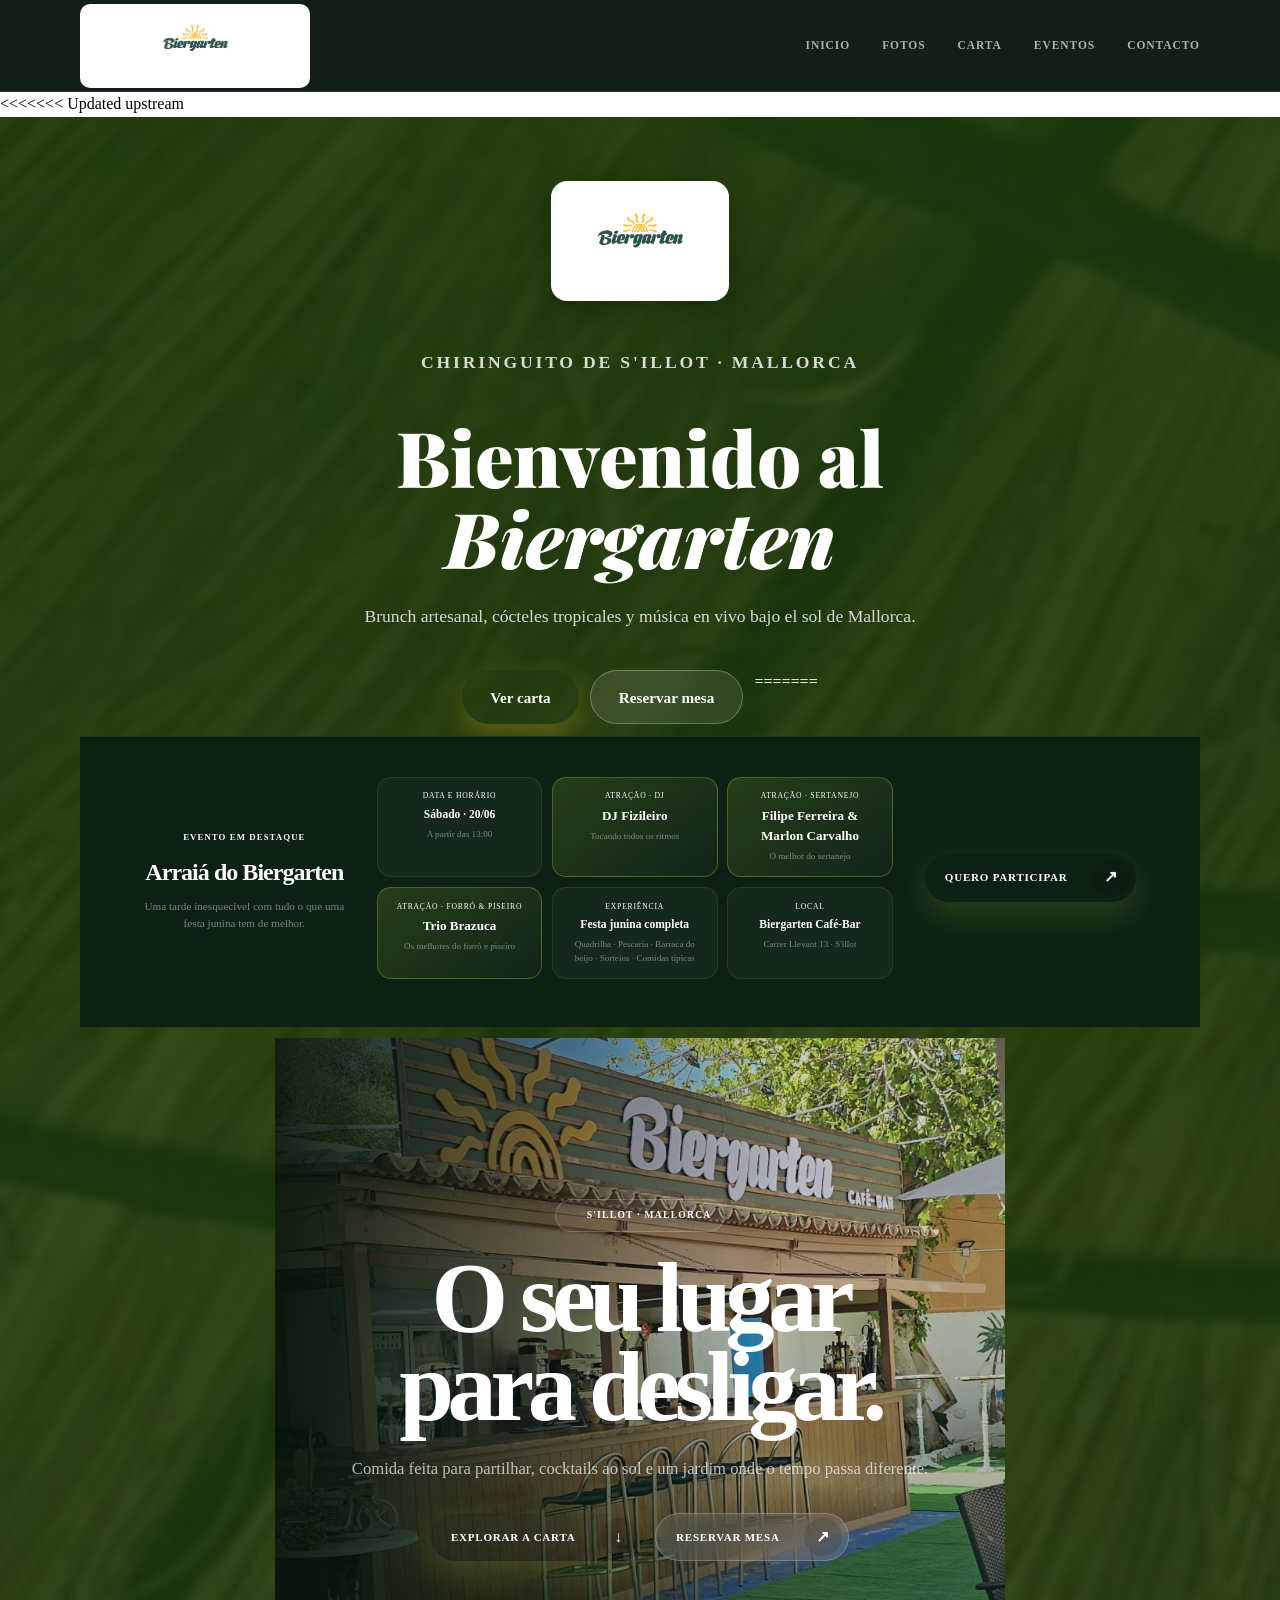
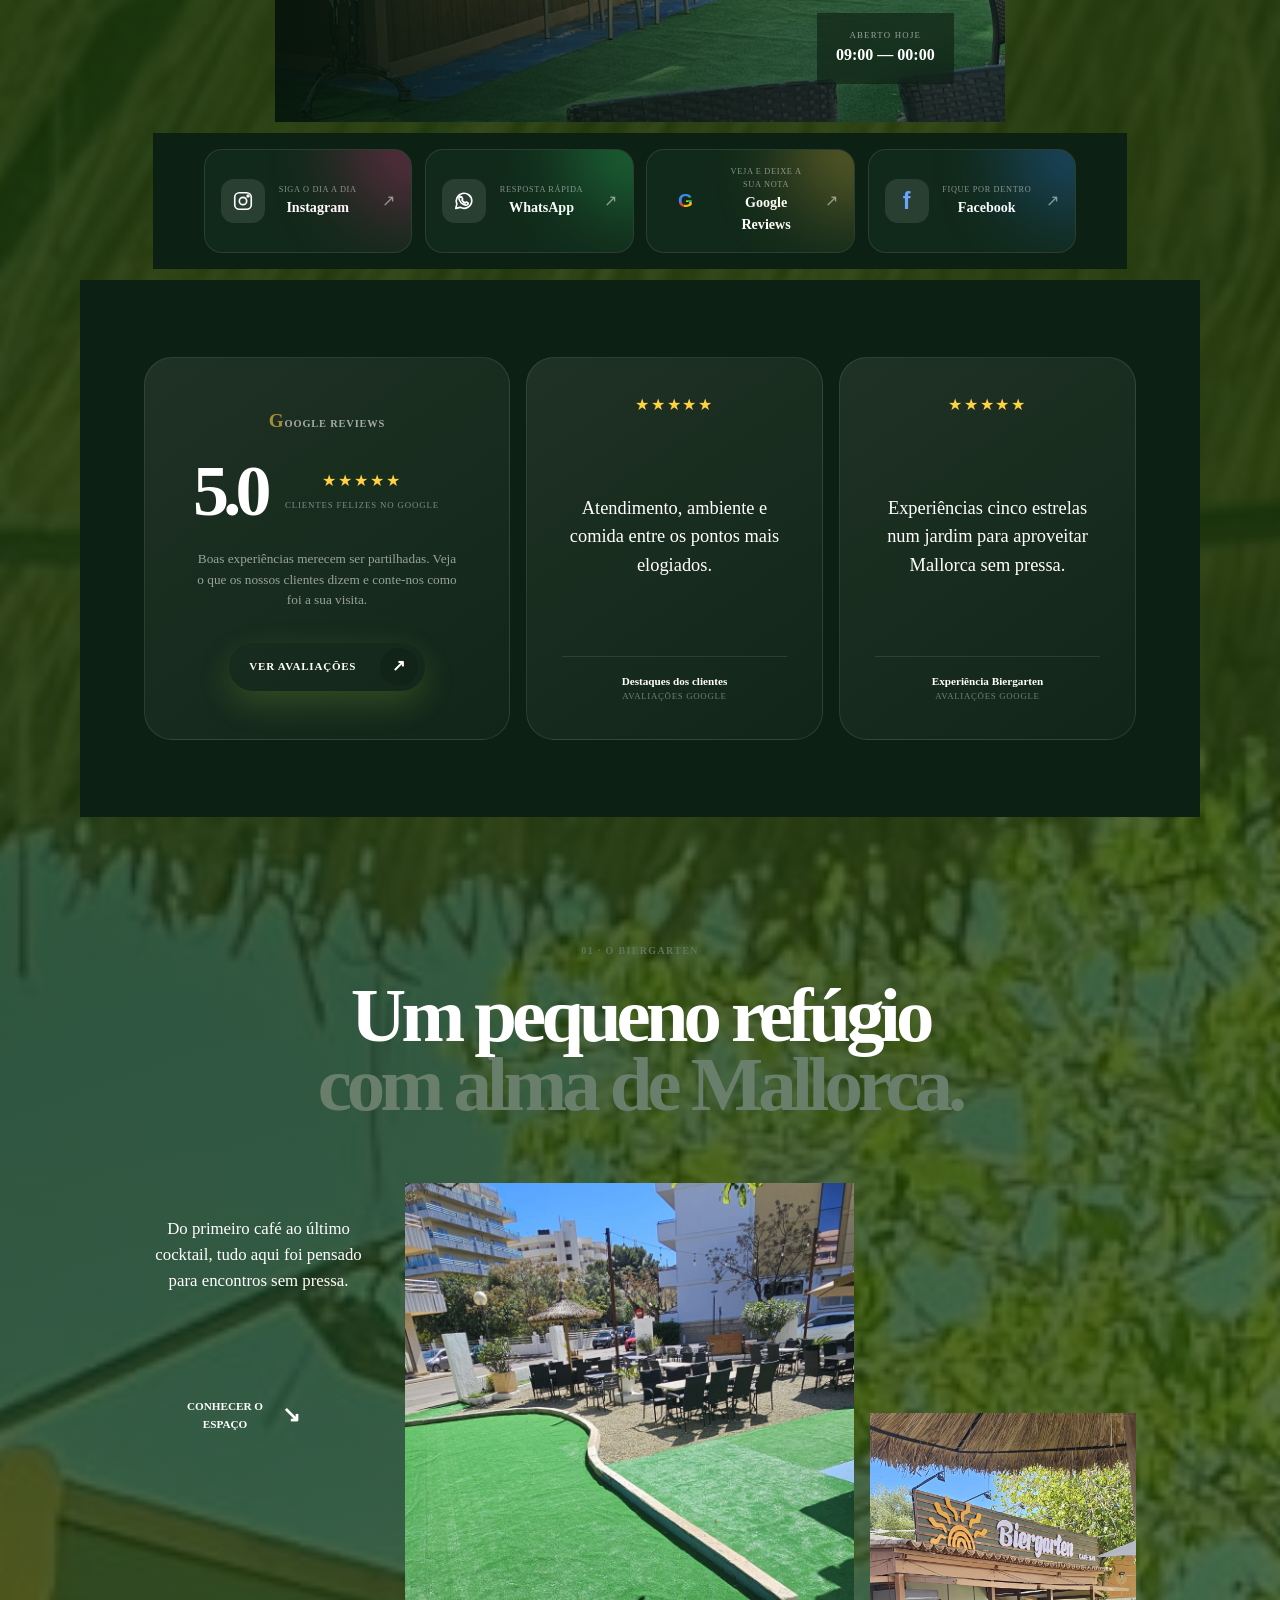
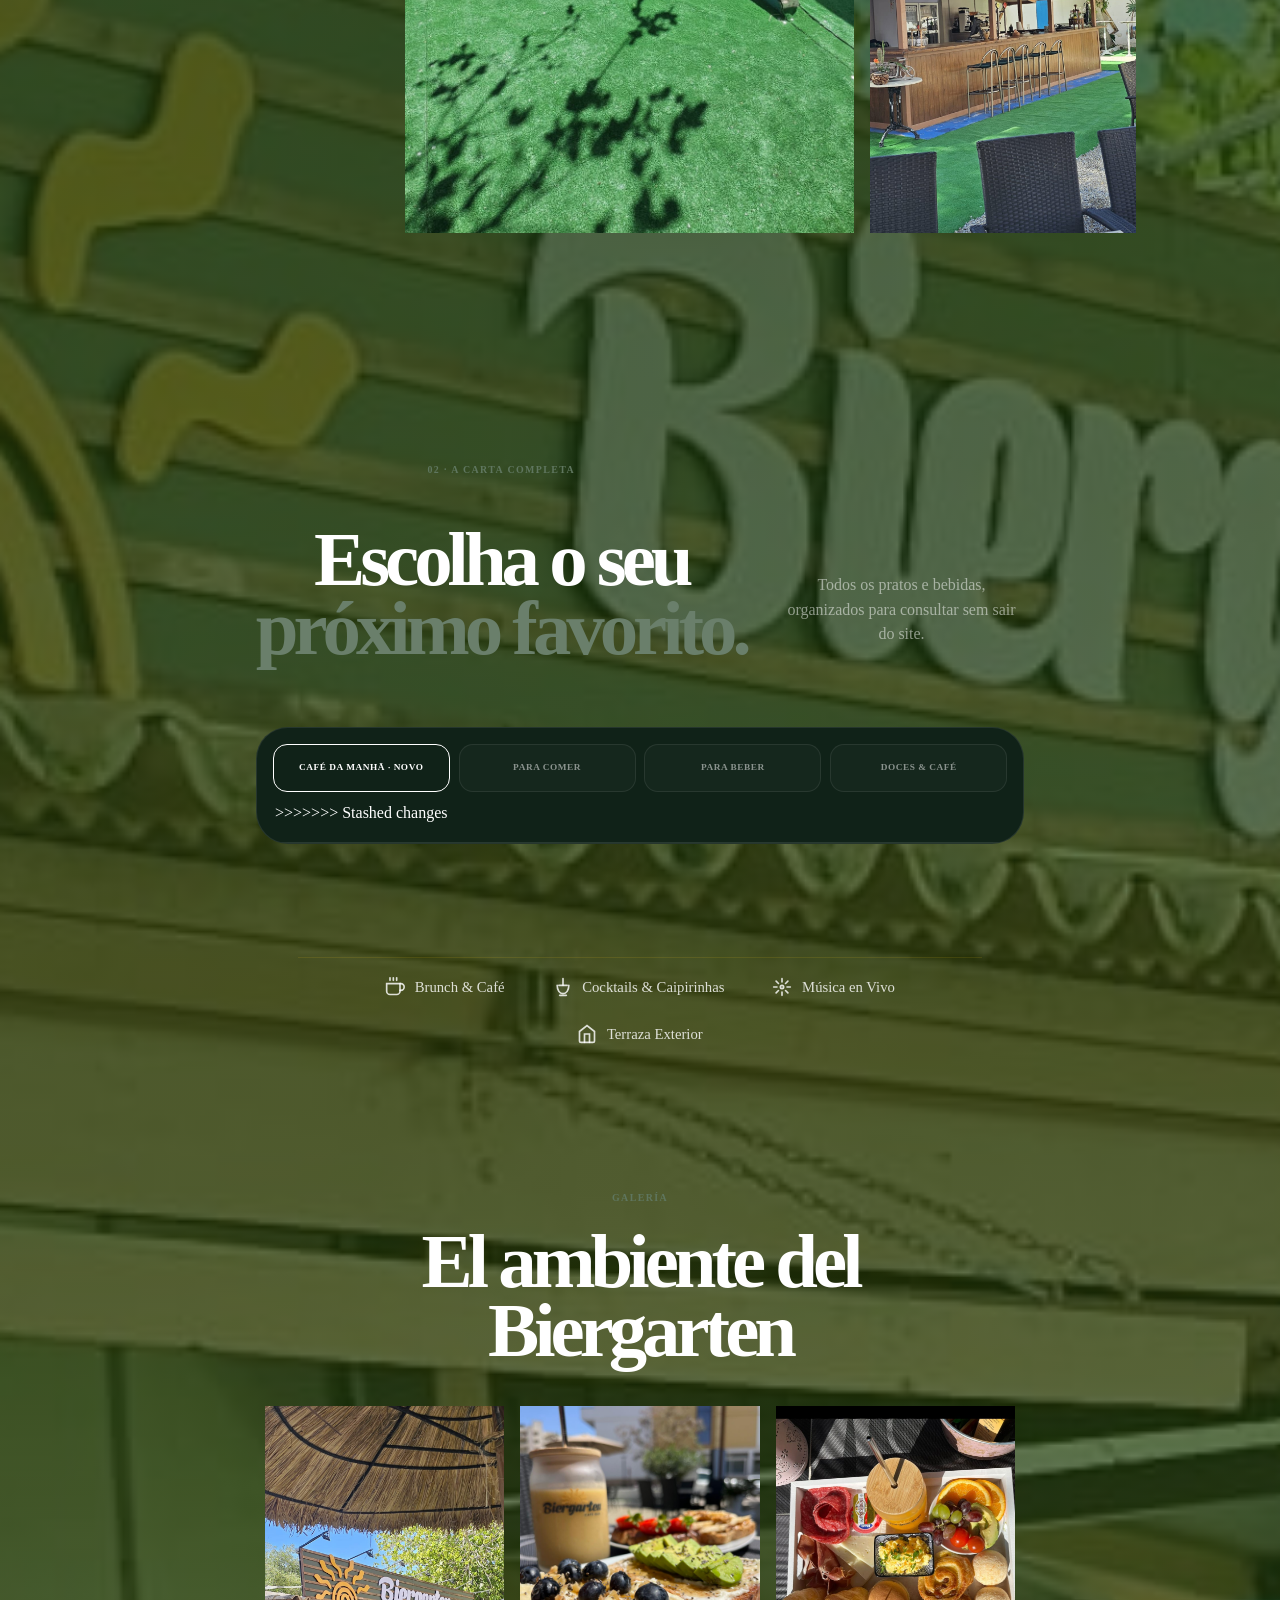
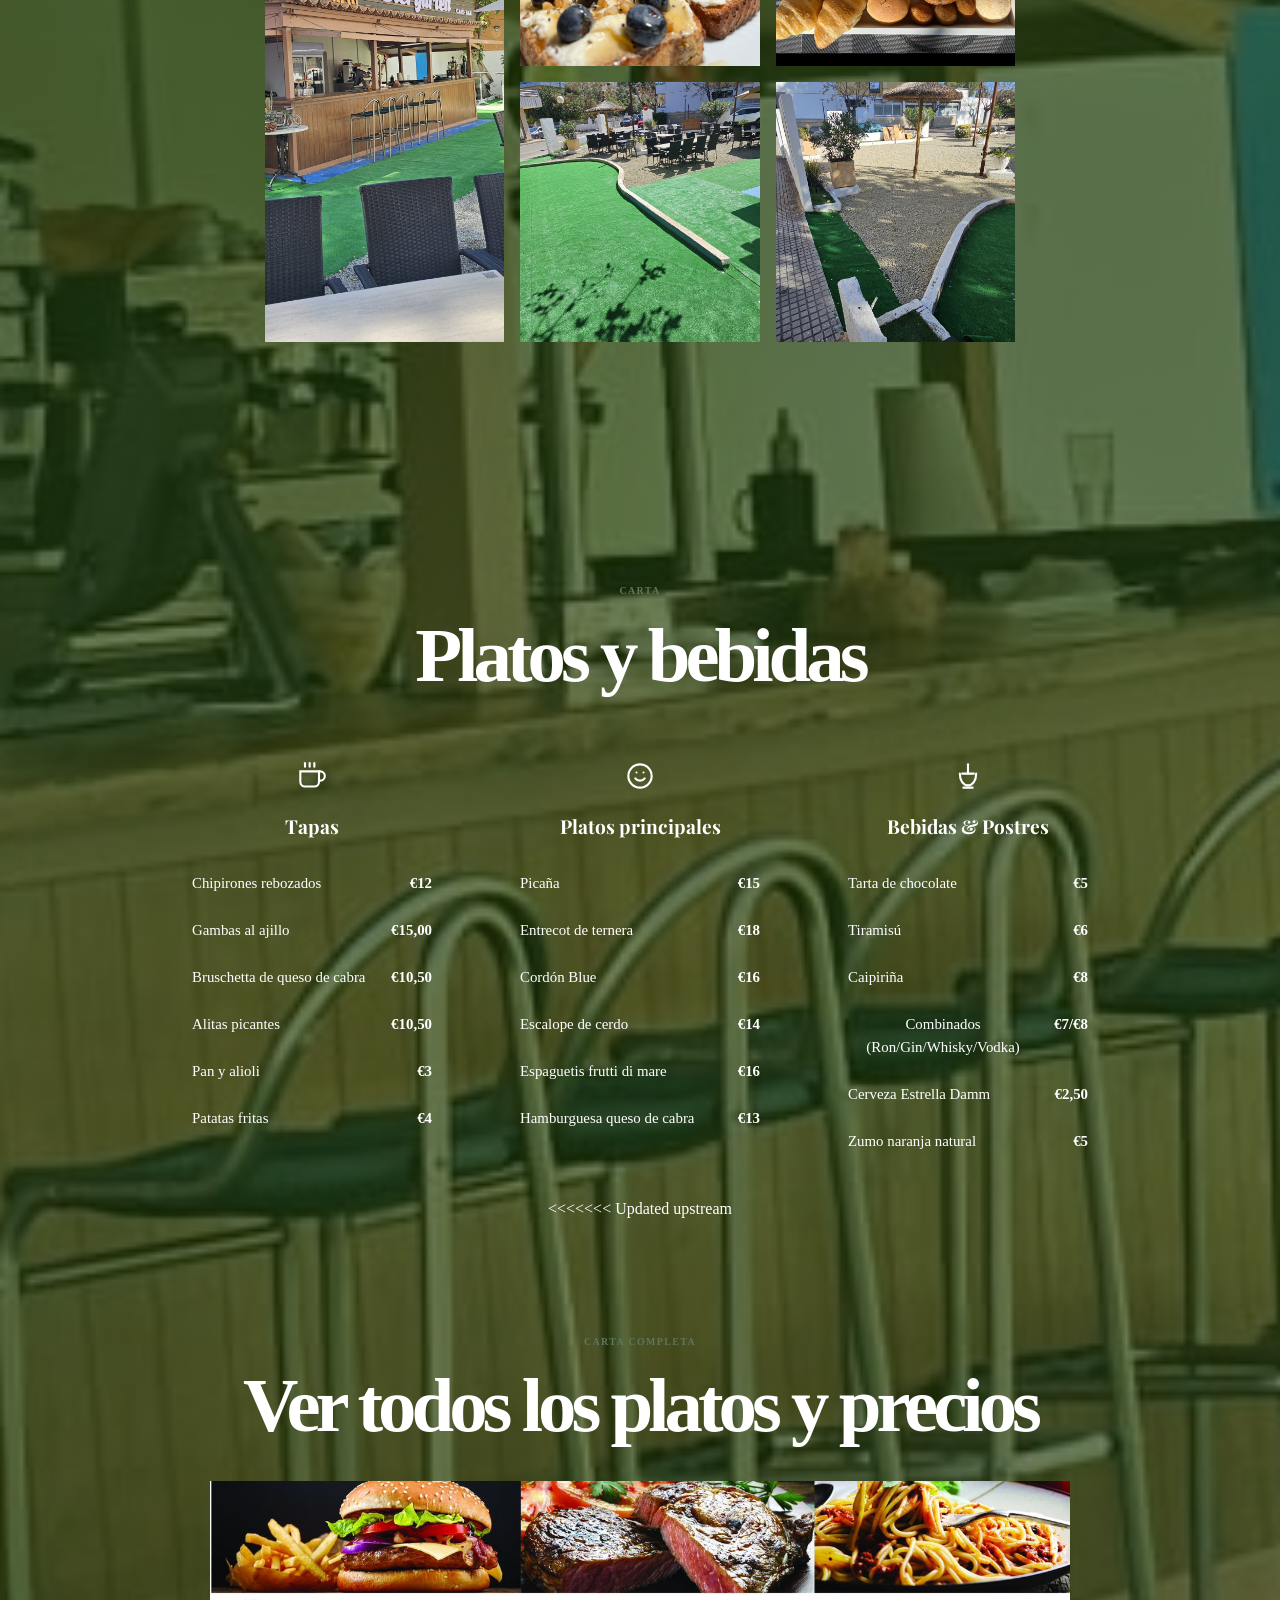
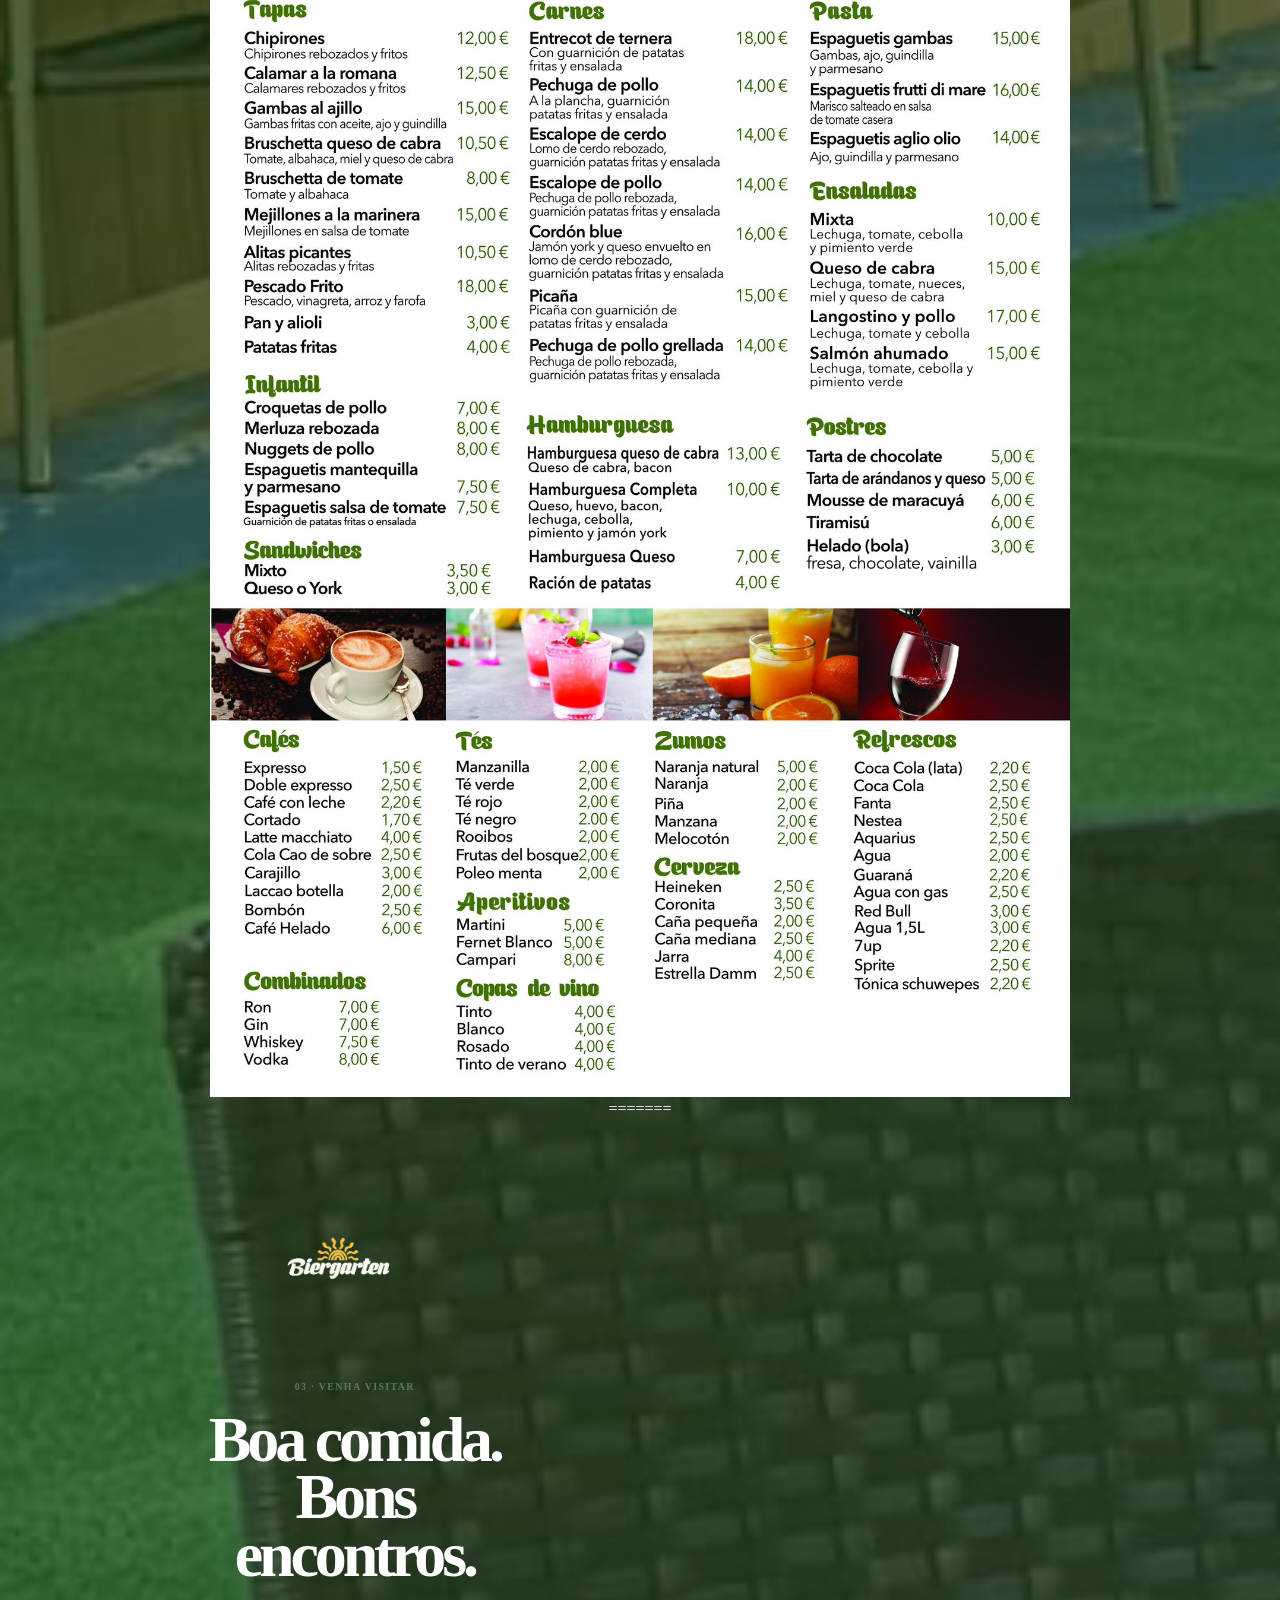
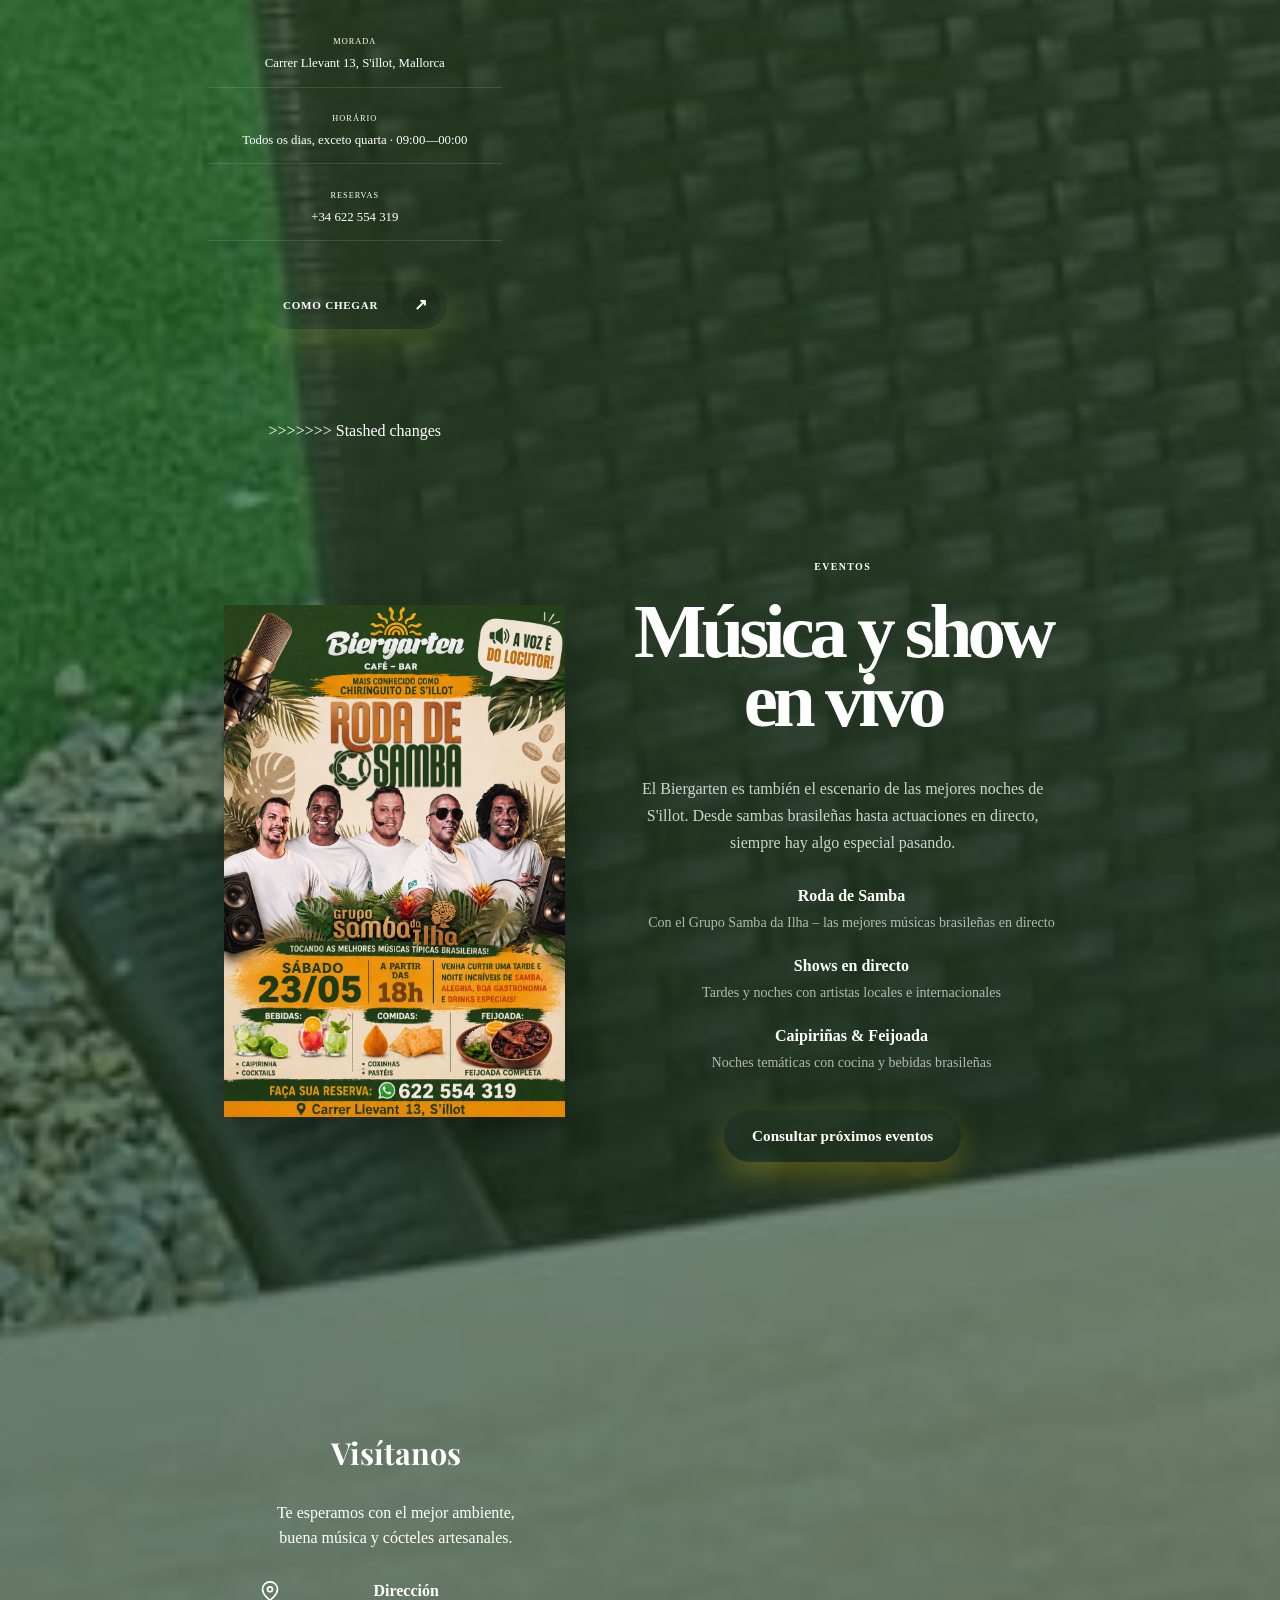
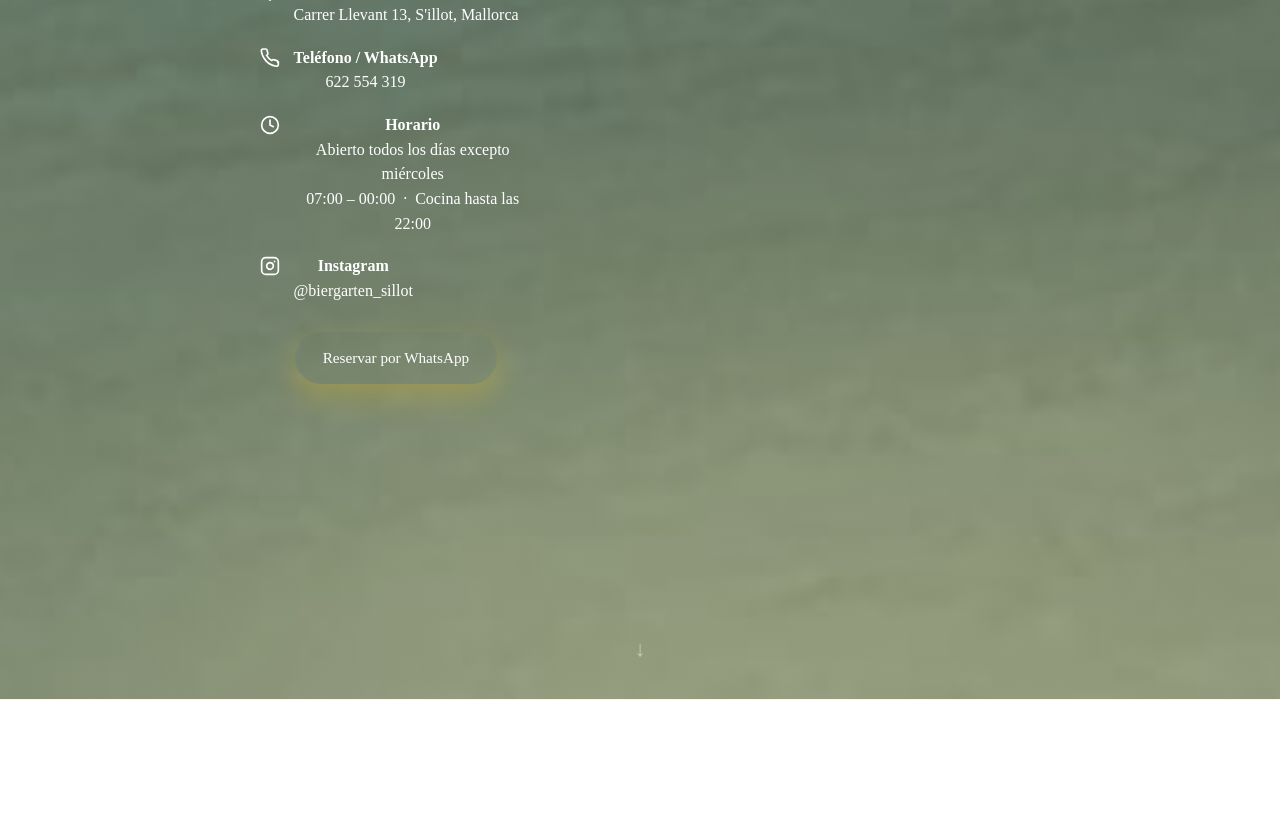
==== index.html @ 833789a7 "Atualiza horário de funcionamento e carrossel" ====
<!DOCTYPE html>
<html lang="es">

<head>
  <meta charset="UTF-8" />
  <meta name="viewport" content="width=device-width, initial-scale=1.0" />
  <meta name="description"
    content="Biergarten Café-Bar – el chiringuito de S'illot, Mallorca. Brunch artesanal, cócteles tropicales y música en vivo." />
  <title>Biergarten Café-Bar – S'illot, Mallorca</title>
  <link rel="preconnect" href="https://fonts.googleapis.com">
  <link rel="preconnect" href="https://fonts.gstatic.com" crossorigin>
  <link
    href="https://fonts.googleapis.com/css2?family=Playfair+Display:ital,wght@0,700;0,900;1,700&family=Inter:wght@400;500;700&display=swap"
    rel="stylesheet">
  <link rel="stylesheet" href="styles.css" />
</head>

<body>

  <header class="site-header">
    <div class="container header-inner">
      <a href="#home" class="brand">
        <img src="images/logo.jpg" alt="Biergarten Café-Bar" class="brand-logo" />
      </a>
      <button class="nav-toggle" aria-label="Abrir menú">&#9776;</button>
      <nav class="main-nav">
        <a href="#home">Inicio</a>
        <a href="#fotos">Fotos</a>
        <a href="#cardapio">Carta</a>
        <a href="#eventos">Eventos</a>
        <a href="#contato">Contacto</a>
      </nav>
    </div>
  </header>

  <main>

<<<<<<< Updated upstream
    <section id="home" class="hero-section">
      <div class="hero-content container">
        <img src="images/logo.jpg" alt="Biergarten Café-Bar" class="hero-logo" />
        <p class="eyebrow">Chiringuito de S'illot &middot; Mallorca</p>
        <h1>Bienvenido al<br><em>Biergarten</em></h1>
        <p>Brunch artesanal, cócteles tropicales y música en vivo bajo el sol de Mallorca.</p>
        <div class="hero-actions">
          <a href="#cardapio" class="btn btn-primary">Ver carta</a>
          <a href="#contato" class="btn btn-secondary">Reservar mesa</a>
=======
    <section class="featured-event-info">
      <div class="featured-event-title"><span>Evento em destaque</span><h2>Arraiá do Biergarten</h2><p>Uma tarde inesquecível com tudo o que uma festa junina tem de melhor.</p></div>
      <div class="featured-event-facts">
        <article><small>Data e horário</small><strong>Sábado · 20/06</strong><span>A partir das 13:00</span></article>
        <article class="artist-highlight"><small>Atração · DJ</small><strong>DJ Fizileiro</strong><span>Tocando todos os ritmos</span></article>
        <article class="artist-highlight"><small>Atração · Sertanejo</small><strong>Filipe Ferreira & Marlon Carvalho</strong><span>O melhor do sertanejo</span></article>
        <article class="artist-highlight"><small>Atração · Forró & Piseiro</small><strong>Trio Brazuca</strong><span>Os melhores do forró e piseiro</span></article>
        <article><small>Experiência</small><strong>Festa junina completa</strong><span>Quadrilha · Pescaria · Barraca do beijo · Sorteios · Comidas típicas</span></article>
        <article><small>Local</small><strong>Biergarten Café-Bar</strong><span>Carrer Llevant 13 · S'illot</span></article>
      </div>
      <a class="pill pill-yellow" href="https://wa.me/34622554319?text=Olá%2C%20quero%20mais%20informações%20sobre%20o%20Arraiá%20do%20Biergarten." target="_blank">Quero participar <span>↗</span></a>
    </section>

    <section id="inicio" class="hero">
      <img class="hero-bg" src="images/local (3).jpeg" alt="Biergarten Café-Bar">
      <div class="hero-overlay"></div>
      <div class="hero-copy">
        <div class="status"><span></span> S'illot · Mallorca</div>
        <h1>O seu lugar<br>para <em>desligar.</em></h1>
        <p>Comida feita para partilhar, cocktails ao sol e um jardim onde o tempo passa diferente.</p>
        <div class="hero-actions"><a class="pill pill-yellow" href="#carta">Explorar a carta <span>↓</span></a><a class="pill pill-glass" href="https://wa.me/34622554319" target="_blank">Reservar mesa <span>↗</span></a></div>
      </div>
      <div class="hero-meta"><span>Aberto hoje</span><strong>09:00 — 00:00</strong></div>
    </section>

    <section class="social-bar">
      <a class="social-button instagram" href="https://www.instagram.com/biergarten_sillot/" target="_blank" rel="noreferrer">
        <span class="social-icon"><svg viewBox="0 0 24 24"><rect x="3" y="3" width="18" height="18" rx="5"/><circle cx="12" cy="12" r="4"/><circle cx="17.5" cy="6.5" r="1"/></svg></span><span><small>Siga o dia a dia</small><strong>Instagram</strong></span><i>↗</i>
      </a>
      <a class="social-button whatsapp" href="https://wa.me/34622554319" target="_blank" rel="noreferrer">
        <span class="social-icon"><svg viewBox="0 0 24 24"><path d="M20.5 11.5a8.5 8.5 0 0 1-12.6 7.4L3 20l1.2-4.6A8.5 8.5 0 1 1 20.5 11.5Z"/><path d="M8.2 7.8c.5-.7 1.2-.4 1.5.2l.8 1.8c.1.3-.4.9-.7 1.1.8 1.5 1.9 2.6 3.4 3.3.3-.2.8-1.1 1.2-1l1.8.8c.5.2.5.7.3 1.2-.5 1.1-1.6 1.6-2.8 1.3-3.8-.9-6.3-3.4-7.2-6.8-.3-1.2.2-2.3.9-3.1Z"/></svg></span><span><small>Resposta rápida</small><strong>WhatsApp</strong></span><i>↗</i>
      </a>
      <a class="social-button google" href="https://share.google/HWqYhRmyLR4mfaoDF" target="_blank" rel="noreferrer">
        <span class="social-icon google-g">G</span><span><small>Veja e deixe a sua nota</small><strong>Google Reviews</strong></span><i>↗</i>
      </a>
      <a class="social-button facebook" href="https://www.facebook.com/" target="_blank" rel="noreferrer">
        <span class="social-icon facebook-f">f</span><span><small>Fique por dentro</small><strong>Facebook</strong></span><i>↗</i>
      </a>
    </section>

    <section class="reviews-section">
      <div class="reviews-score">
        <span class="google-word"><b>G</b>oogle Reviews</span>
        <div class="score-line"><strong>5.0</strong><div><span class="stars">★★★★★</span><small>Clientes felizes no Google</small></div></div>
        <p>Boas experiências merecem ser partilhadas. Veja o que os nossos clientes dizem e conte-nos como foi a sua visita.</p>
        <a class="pill pill-yellow" href="https://share.google/HWqYhRmyLR4mfaoDF" target="_blank">Ver avaliações <span>↗</span></a>
      </div>
      <div class="review-cards">
        <article><div class="stars">★★★★★</div><p>Atendimento, ambiente e comida entre os pontos mais elogiados.</p><div class="review-author"><b>Destaques dos clientes</b><small>Avaliações Google</small></div></article>
        <article><div class="stars">★★★★★</div><p>Experiências cinco estrelas num jardim para aproveitar Mallorca sem pressa.</p><div class="review-author"><b>Experiência Biergarten</b><small>Avaliações Google</small></div></article>
      </div>
    </section>

    <section id="experiencia" class="section experience">
      <div class="section-title">
        <span>01 · O Biergarten</span>
        <h2>Um pequeno refúgio<br><b>com alma de Mallorca.</b></h2>
      </div>
      <div class="experience-grid">
        <div class="experience-lead"><p>Do primeiro café ao último cocktail, tudo aqui foi pensado para encontros sem pressa.</p><a class="round-link" href="#visite">Conhecer o espaço <span>↘</span></a></div>
        <img class="space-main" src="images/local (1).jpeg" alt="Jardim do Biergarten">
        <img class="space-detail" src="images/local (10).jpeg" alt="Bar do Biergarten">
      </div>
    </section>

    <section id="carta" class="menu-section">
      <div class="menu-hero">
        <span>02 · A carta completa</span>
        <h2>Escolha o seu<br><b>próximo favorito.</b></h2>
        <p>Todos os pratos e bebidas, organizados para consultar sem sair do site.</p>
      </div>
      <div class="menu-shell">
        <div class="menu-tabs" role="tablist">
          <button class="menu-tab active" data-menu="desayuno">Café da manhã · Novo</button><button class="menu-tab" data-menu="comer">Para comer</button><button class="menu-tab" data-menu="beber">Para beber</button><button class="menu-tab" data-menu="doce">Doces & café</button>
>>>>>>> Stashed changes
        </div>
      </div>
      <div class="hero-scroll" aria-hidden="true">&#8595;</div>
    </section>

    <div class="features-bar">
      <div class="container features-inner">
        <div class="feature-item">
          <svg width="20" height="20" viewBox="0 0 24 24" fill="none" stroke="currentColor" stroke-width="2"
            stroke-linecap="round">
            <path d="M18 8h1a4 4 0 0 1 0 8h-1" />
            <path d="M2 8h16v9a4 4 0 0 1-4 4H6a4 4 0 0 1-4-4V8z" />
            <line x1="6" y1="1" x2="6" y2="4" />
            <line x1="10" y1="1" x2="10" y2="4" />
            <line x1="14" y1="1" x2="14" y2="4" />
          </svg>
          <span>Brunch &amp; Café</span>
        </div>
        <div class="feature-item">
          <svg width="20" height="20" viewBox="0 0 24 24" fill="none" stroke="currentColor" stroke-width="2"
            stroke-linecap="round">
            <path d="M8 22H16" />
            <path d="M7 10H17" />
            <path d="M12 10V2" />
            <path d="M5 10C5 16 8 20 12 20s7-4 7-10" />
          </svg>
          <span>Cocktails &amp; Caipirinhas</span>
        </div>
        <div class="feature-item">
          <svg width="20" height="20" viewBox="0 0 24 24" fill="none" stroke="currentColor" stroke-width="2"
            stroke-linecap="round">
            <circle cx="12" cy="12" r="2" />
            <path
              d="M12 2v4M12 18v4M4.93 4.93l2.83 2.83M16.24 16.24l2.83 2.83M2 12h4M18 12h4M4.93 19.07l2.83-2.83M16.24 7.76l2.83-2.83" />
          </svg>
          <span>Música en Vivo</span>
        </div>
        <div class="feature-item">
          <svg width="20" height="20" viewBox="0 0 24 24" fill="none" stroke="currentColor" stroke-width="2"
            stroke-linecap="round">
            <path d="M3 9l9-7 9 7v11a2 2 0 0 1-2 2H5a2 2 0 0 1-2-2z" />
            <polyline points="9 22 9 12 15 12 15 22" />
          </svg>
          <span>Terraza Exterior</span>
        </div>
      </div>
    </div>

    <section id="fotos" class="section section-gallery">
      <div class="container">
        <div class="section-title">
          <span>Galería</span>
          <h2>El ambiente del Biergarten</h2>
        </div>
        <div class="gallery-grid">
          <div class="gallery-card gallery-card--tall">
            <img src="images/local (3).jpeg" alt="Bar do Biergarten com insígnia e balcão de madeira" loading="lazy" />
          </div>
          <div class="gallery-card">
            <img src="images/comida (5).jpeg" alt="Brunch artesanal com tostadas e café Biergarten" loading="lazy" />
          </div>
          <div class="gallery-card">
            <img src="images/comida (1).jpeg" alt="Bandeja de brunch completo com frutas e pães" loading="lazy" />
          </div>
          <div class="gallery-card">
            <img src="images/local (1).jpeg" alt="Área externa com mesas e gramado verde" loading="lazy" />
          </div>
          <div class="gallery-card">
            <img src="images/local (8).jpeg" alt="Espaço exterior com guarda-sol de palha" loading="lazy" />
          </div>
        </div>
      </div>
    </section>

    <section id="cardapio" class="section section-menu">
      <div class="container">
        <div class="section-title">
          <span>Carta</span>
          <h2>Platos y bebidas</h2>
        </div>
        <div class="menu-grid">
          <article class="menu-card">
            <div class="menu-card-icon">
              <svg width="28" height="28" viewBox="0 0 24 24" fill="none" stroke="currentColor" stroke-width="1.8"
                stroke-linecap="round">
                <path d="M18 8h1a4 4 0 0 1 0 8h-1" />
                <path d="M2 8h16v9a4 4 0 0 1-4 4H6a4 4 0 0 1-4-4V8z" />
                <line x1="6" y1="1" x2="6" y2="4" />
                <line x1="10" y1="1" x2="10" y2="4" />
                <line x1="14" y1="1" x2="14" y2="4" />
              </svg>
            </div>
            <h3>Tapas</h3>
            <ul>
              <li>Chipirones rebozados<span>€12</span></li>
              <li>Gambas al ajillo<span>€15,00</span></li>
              <li>Bruschetta de queso de cabra<span>€10,50</span></li>
              <li>Alitas picantes<span>€10,50</span></li>
              <li>Pan y alioli<span>€3</span></li>
              <li>Patatas fritas<span>€4</span></li>
            </ul>
          </article>
          <article class="menu-card">
            <div class="menu-card-icon">
              <svg width="28" height="28" viewBox="0 0 24 24" fill="none" stroke="currentColor" stroke-width="1.8"
                stroke-linecap="round">
                <circle cx="12" cy="12" r="10" />
                <path d="M8 14s1.5 2 4 2 4-2 4-2" />
                <line x1="9" y1="9" x2="9.01" y2="9" />
                <line x1="15" y1="9" x2="15.01" y2="9" />
              </svg>
            </div>
            <h3>Platos principales</h3>
            <ul>
              <li>Picaña<span>€15</span></li>
              <li>Entrecot de ternera<span>€18</span></li>
              <li>Cordón Blue<span>€16</span></li>
              <li>Escalope de cerdo<span>€14</span></li>
              <li>Espaguetis frutti di mare<span>€16</span></li>
              <li>Hamburguesa queso de cabra<span>€13</span></li>
            </ul>
          </article>
          <article class="menu-card">
            <div class="menu-card-icon">
              <svg width="28" height="28" viewBox="0 0 24 24" fill="none" stroke="currentColor" stroke-width="1.8"
                stroke-linecap="round">
                <path d="M8 22H16" />
                <path d="M7 10H17" />
                <path d="M12 10V2" />
                <path d="M5 10C5 16 8 20 12 20s7-4 7-10" />
              </svg>
            </div>
            <h3>Bebidas &amp; Postres</h3>
            <ul>
              <li>Tarta de chocolate<span>€5</span></li>
              <li>Tiramisú<span>€6</span></li>
              <li>Caipiriña<span>€8</span></li>
              <li>Combinados (Ron/Gin/Whisky/Vodka)<span>€7/€8</span></li>
              <li>Cerveza Estrella Damm<span>€2,50</span></li>
              <li>Zumo naranja natural<span>€5</span></li>
            </ul>
          </article>
        </div>

<<<<<<< Updated upstream
        <div class="cardapio-full">
          <div class="section-title" style="text-align:center; justify-items:center;">
            <span>Carta completa</span>
            <h2>Ver todos los platos y precios</h2>
          </div>
          <img src="images/cardapio.jpeg" alt="Carta completa del Biergarten Café-Bar" class="cardapio-img" />
        </div>
      </div>
=======
    <section id="visite" class="visit">
      <div class="visit-info"><img src="images/logo-dark.png" alt="Biergarten"><span>03 · Venha visitar</span><h2>Boa comida.<br>Bons encontros.</h2><div class="visit-lines"><p><small>Morada</small>Carrer Llevant 13, S'illot, Mallorca</p><p><small>Horário</small>Todos os dias, exceto quarta · 09:00—00:00</p><p><small>Reservas</small>+34 622 554 319</p></div><a class="pill pill-yellow" href="https://www.google.com/maps/search/?api=1&query=Carrer+Llevant+13+S%27illot+Mallorca" target="_blank">Como chegar <span>↗</span></a></div>
      <iframe title="Localização do Biergarten" src="https://www.google.com/maps?q=Carrer+Llevant+13,+S%27illot,+Mallorca&z=16&output=embed" loading="lazy" allowfullscreen></iframe>
>>>>>>> Stashed changes
    </section>

    <section id="eventos" class="section section-events">
      <div class="container events-inner">
        <div class="events-image">
          <img src="images/show.jpeg" alt="Roda de Samba en el Biergarten – música ao vivo con el Grupo Samba da Ilha"
            loading="lazy" />
        </div>
        <div class="events-content">
          <div class="section-title">
            <span>Eventos</span>
            <h2>Música y show en vivo</h2>
          </div>
          <p>El Biergarten es también el escenario de las mejores noches de S'illot. Desde sambas brasileñas hasta
            actuaciones en directo, siempre hay algo especial pasando.</p>
          <ul class="events-list">
            <li>
              <strong>Roda de Samba</strong>
              <span>Con el Grupo Samba da Ilha &ndash; las mejores músicas brasileñas en directo</span>
            </li>
            <li>
              <strong>Shows en directo</strong>
              <span>Tardes y noches con artistas locales e internacionales</span>
            </li>
            <li>
              <strong>Caipiriñas &amp; Feijoada</strong>
              <span>Noches temáticas con cocina y bebidas brasileñas</span>
            </li>
          </ul>
          <a href="https://wa.me/34622554319" target="_blank" rel="noreferrer" class="btn btn-primary">
            Consultar próximos eventos
          </a>
        </div>
      </div>
    </section>

    <section id="contato" class="section section-contact">
      <div class="container contact-grid">
        <div class="contact-card">
          <h2>Visítanos</h2>
          <p>Te esperamos con el mejor ambiente, buena música y cócteles artesanales.</p>
          <ul>
            <li>
              <svg class="contact-icon" viewBox="0 0 24 24" fill="none" stroke="currentColor" stroke-width="2"
                stroke-linecap="round">
                <path d="M21 10c0 7-9 13-9 13s-9-6-9-13a9 9 0 0 1 18 0z" />
                <circle cx="12" cy="10" r="3" />
              </svg>
              <div><strong>Dirección</strong><br>Carrer Llevant 13, S'illot, Mallorca</div>
            </li>
            <li>
              <svg class="contact-icon" viewBox="0 0 24 24" fill="none" stroke="currentColor" stroke-width="2"
                stroke-linecap="round">
                <path
                  d="M22 16.92v3a2 2 0 0 1-2.18 2 19.79 19.79 0 0 1-8.63-3.07A19.5 19.5 0 0 1 4.69 12 19.79 19.79 0 0 1 1.63 3.42 2 2 0 0 1 3.6 1.24h3a2 2 0 0 1 2 1.72c.127.96.361 1.903.7 2.81a2 2 0 0 1-.45 2.11L7.91 8.91a16 16 0 0 0 6.16 6.16l.55-.54a2 2 0 0 1 2.11-.45 12.84 12.84 0 0 0 2.81.7A2 2 0 0 1 21.27 17z" />
              </svg>
              <div><strong>Teléfono / WhatsApp</strong><br><a href="tel:+34622554319">622 554 319</a></div>
            </li>
            <li>
              <svg class="contact-icon" viewBox="0 0 24 24" fill="none" stroke="currentColor" stroke-width="2"
                stroke-linecap="round">
                <circle cx="12" cy="12" r="10" />
                <polyline points="12 6 12 12 16 14" />
              </svg>
              <div><strong>Horario</strong><br>Abierto todos los días excepto miércoles<br>07:00 &ndash; 00:00
                &nbsp;·&nbsp; Cocina hasta las 22:00</div>
            </li>
            <li>
              <svg class="contact-icon" viewBox="0 0 24 24" fill="none" stroke="currentColor" stroke-width="2"
                stroke-linecap="round">
                <rect x="2" y="2" width="20" height="20" rx="5" ry="5" />
                <path d="M16 11.37A4 4 0 1 1 12.63 8 4 4 0 0 1 16 11.37z" />
                <line x1="17.5" y1="6.5" x2="17.51" y2="6.5" />
              </svg>
              <div><strong>Instagram</strong><br><a href="https://www.instagram.com/biergarten_sillot/" target="_blank"
                  rel="noreferrer">@biergarten_sillot</a></div>
            </li>
          </ul>
          <a href="https://wa.me/34622554319" target="_blank" rel="noreferrer" class="btn btn-primary">
            Reservar por WhatsApp
          </a>
        </div>
        <div class="contact-map">
          <iframe title="Ubicación del Biergarten en S'illot, Mallorca"
            src="https://www.google.com/maps?q=Carrer+Llevant+13,+S%27illot,+Mallorca&z=16&output=embed"
            allowfullscreen="" loading="lazy"></iframe>
        </div>
      </div>
    </section>

  </main>

  <footer class="site-footer">
    <div class="container footer-inner">
      <p>&copy; <span id="year"></span> Biergarten Café-Bar &middot; S'illot, Mallorca</p>
      <a href="https://www.instagram.com/biergarten_sillot/" target="_blank" rel="noreferrer" class="footer-link">
        @biergarten_sillot
      </a>
    </div>
  </footer>

  <script src="script.js"></script>
</body>

</html>
---- styles.css ----
<<<<<<< Updated upstream
:root {
  --bg:          #FEFAF2;
  --bg-alt:      #F0E8D0;
  --bg-dark:     #1B3A08;
  --text:        #1C2E0A;
  --muted:       #5A6E46;
  --primary:     #2A6010;
  --primary-dark:#1C4509;
  --yellow:      #F5C518;
  --orange:      #E07820;
  --surface:     #FFFFFF;
  --border:      rgba(28, 46, 10, 0.09);
  --shadow:      0 16px 48px rgba(28, 46, 10, 0.09);
  --radius:      1.25rem;
}

* { box-sizing: border-box; }

html { scroll-behavior: smooth; }

body {
  margin: 0;
  font-family: Inter, system-ui, -apple-system, BlinkMacSystemFont, "Segoe UI", sans-serif;
  background: var(--bg);
  color: var(--text);
  line-height: 1.6;
}

img {
  display: block;
  max-width: 100%;
}

.container {
  width: min(1120px, calc(100% - 2rem));
  margin: 0 auto;
}

/* ── HEADER ── */
.site-header {
  position: sticky;
  top: 0;
  z-index: 100;
  background: var(--bg-dark);
  border-bottom: 1px solid rgba(245, 197, 24, 0.15);
}

.header-inner {
  display: flex;
  align-items: center;
  justify-content: space-between;
  gap: 1rem;
  padding: 0.85rem 0;
}

.brand {
  display: flex;
  align-items: center;
  text-decoration: none;
  flex-shrink: 0;
  background: #fff;
  border-radius: 10px;
  padding: 4px 10px;
}

.brand-logo {
  height: 44px;
  width: auto;
  display: block;
  border-radius: 0;
}

.main-nav {
  display: flex;
  gap: 1.75rem;
}

.main-nav a {
  color: rgba(255, 255, 255, 0.78);
  text-decoration: none;
  font-weight: 500;
  font-size: 0.95rem;
  transition: color 0.2s;
}

.main-nav a:hover { color: var(--yellow); }

.nav-toggle {
  display: none;
  border: 0;
  background: transparent;
  color: #fff;
  font-size: 1.5rem;
  cursor: pointer;
  padding: 0.25rem;
}

/* ── HERO ── */
.hero-section {
  position: relative;
  min-height: 90vh;
  display: grid;
  place-items: center;
  background-image: url("images/local (3).jpeg");
  background-size: cover;
  background-position: center 30%;
  background-repeat: no-repeat;
  overflow: hidden;
}

.hero-section::before {
  content: '';
  position: absolute;
  inset: 0;
  background: linear-gradient(
    160deg,
    rgba(27, 58, 8, 0.88) 0%,
    rgba(27, 58, 8, 0.62) 60%,
    rgba(27, 58, 8, 0.42) 100%
  );
}

.hero-content {
  position: relative;
  z-index: 1;
  text-align: center;
  color: #fff;
  padding: 4rem 0 3rem;
}

.hero-logo {
  height: 120px;
  width: auto;
  margin: 0 auto 1.5rem;
  display: block;
  background: #fff;
  border-radius: 16px;
  padding: 10px 18px;
  box-shadow: 0 8px 32px rgba(0,0,0,0.25);
}

.eyebrow {
  display: inline-block;
  margin-bottom: 1.25rem;
  color: var(--yellow);
  font-size: 0.88rem;
  font-weight: 700;
  text-transform: uppercase;
  letter-spacing: 0.16em;
}

.hero-content h1 {
  margin: 0;
  font-family: 'Playfair Display', Georgia, serif;
  font-size: clamp(2.8rem, 6vw, 5.5rem);
  font-weight: 900;
  line-height: 1.06;
  color: #fff;
}

.hero-content h1 em {
  font-style: italic;
  color: var(--yellow);
}

.hero-content > p {
  max-width: 48rem;
  margin: 1.5rem auto 2.5rem;
  color: rgba(255, 255, 255, 0.82);
  font-size: 1.1rem;
}

.hero-actions {
  display: flex;
  flex-wrap: wrap;
  justify-content: center;
  gap: 1rem;
}

.hero-scroll {
  position: absolute;
  bottom: 2rem;
  left: 50%;
  transform: translateX(-50%);
  color: rgba(255, 255, 255, 0.45);
  font-size: 1.4rem;
  animation: bounce 2s ease-in-out infinite;
}

@keyframes bounce {
  0%, 100% { transform: translateX(-50%) translateY(0); }
  50%       { transform: translateX(-50%) translateY(7px); }
}

/* ── FEATURES BAR ── */
.features-bar {
  background: var(--bg-dark);
  border-top: 1px solid rgba(245, 197, 24, 0.12);
  padding: 1.1rem 0;
}

.features-inner {
  display: flex;
  justify-content: center;
  flex-wrap: wrap;
  gap: 1.5rem 3rem;
}

.feature-item {
  display: flex;
  align-items: center;
  gap: 0.6rem;
  color: rgba(255, 255, 255, 0.82);
  font-size: 0.92rem;
  font-weight: 500;
}

.feature-item svg { color: var(--yellow); flex-shrink: 0; }

/* ── BUTTONS ── */
.btn {
  display: inline-flex;
  align-items: center;
  justify-content: center;
  padding: 0.9rem 1.75rem;
  border-radius: 999px;
  text-decoration: none;
  font-weight: 700;
  font-size: 0.95rem;
  transition: transform 0.2s ease, box-shadow 0.2s ease, opacity 0.2s ease;
}

.btn:hover {
  transform: translateY(-2px);
  opacity: 0.9;
}

.btn-primary {
  background: var(--yellow);
  color: var(--text);
  box-shadow: 0 12px 30px rgba(245, 197, 24, 0.28);
}

.btn-secondary {
  background: rgba(255, 255, 255, 0.1);
  color: #fff;
  border: 1.5px solid rgba(255, 255, 255, 0.28);
  backdrop-filter: blur(8px);
}

/* ── SECTIONS ── */
.section { padding: 5rem 0; }

.section-gallery  { background: var(--bg); }
.section-menu     { background: var(--bg-alt); }
.section-events   { background: var(--bg-dark); color: #fff; }
.section-contact  { background: var(--bg); }

.section-title {
  display: grid;
  gap: 0.4rem;
  margin-bottom: 2.5rem;
}

.section-title span {
  color: var(--orange);
  font-weight: 700;
  text-transform: uppercase;
  letter-spacing: 0.16em;
  font-size: 0.82rem;
}

.section-events .section-title span { color: var(--yellow); }

.section-title h2 {
  margin: 0;
  font-family: 'Playfair Display', Georgia, serif;
  font-size: clamp(1.85rem, 3vw, 2.7rem);
  line-height: 1.1;
}

.section-events .section-title h2 { color: #fff; }

/* ── GALLERY ── */
.gallery-grid {
  display: grid;
  grid-template-columns: repeat(3, 1fr);
  grid-template-rows: 260px 260px;
  gap: 1rem;
}

.gallery-card {
  overflow: hidden;
  border-radius: var(--radius);
  box-shadow: var(--shadow);
}

.gallery-card--tall {
  grid-row: span 2;
}

.gallery-card img {
  width: 100%;
  height: 100%;
  object-fit: cover;
  border-radius: var(--radius);
  transition: transform 0.45s ease;
}

.gallery-card:hover img { transform: scale(1.04); }

/* ── MENU ── */
.menu-grid {
  display: grid;
  grid-template-columns: repeat(3, minmax(0, 1fr));
  gap: 1.5rem;
}

.menu-card {
  background: var(--surface);
  padding: 2rem;
  border-radius: var(--radius);
  border: 1px solid var(--border);
  box-shadow: var(--shadow);
}

.menu-card-icon {
  color: var(--primary);
  margin-bottom: 0.9rem;
}

.menu-card h3 {
  margin: 0 0 1.1rem;
  font-family: 'Playfair Display', Georgia, serif;
  font-size: 1.2rem;
  color: var(--text);
}

.menu-card ul {
  list-style: none;
  padding: 0;
  margin: 0;
  display: grid;
  gap: 0;
}

.menu-card li {
  display: flex;
  justify-content: space-between;
  align-items: baseline;
  gap: 1rem;
  color: var(--muted);
  font-size: 0.93rem;
  padding: 0.75rem 0;
  border-bottom: 1px dashed var(--border);
}

.menu-card li:last-child { border-bottom: 0; }

.menu-card li span {
  font-weight: 700;
  color: var(--primary);
  white-space: nowrap;
  flex-shrink: 0;
}

.cardapio-full {
  margin-top: 4rem;
  padding-top: 3rem;
  border-top: 1px solid var(--border);
}

.cardapio-img {
  width: 100%;
  max-width: 860px;
  margin: 0 auto;
  display: block;
  border-radius: var(--radius);
  box-shadow: var(--shadow);
  height: auto;
  object-fit: contain;
}

/* ── EVENTS ── */
.events-inner {
  display: grid;
  grid-template-columns: 1fr 1.25fr;
  gap: 4rem;
  align-items: center;
}

.events-image {
  border-radius: var(--radius);
  overflow: hidden;
  box-shadow: 0 24px 60px rgba(0, 0, 0, 0.38);
}

.events-image img {
  width: 100%;
  height: auto;
  display: block;
  border-radius: var(--radius);
}

.events-content > p {
  color: rgba(255, 255, 255, 0.78);
  margin: 0 0 1.75rem;
  line-height: 1.7;
}

.events-list {
  list-style: none;
  padding: 0;
  margin: 0 0 2.25rem;
  display: grid;
  gap: 1.25rem;
}

.events-list li {
  padding-left: 1.1rem;
  border-left: 3px solid var(--yellow);
  display: grid;
  gap: 0.2rem;
}

.events-list strong {
  color: var(--yellow);
  font-size: 1rem;
  display: block;
}

.events-list span {
  color: rgba(255, 255, 255, 0.65);
  font-size: 0.88rem;
}

/* ── CONTACT ── */
.contact-grid {
  display: grid;
  grid-template-columns: 1fr 1.35fr;
  gap: 1.5rem;
  align-items: start;
}

.contact-card {
  background: var(--surface);
  border-radius: var(--radius);
  padding: 2.25rem;
  border: 1px solid var(--border);
  box-shadow: var(--shadow);
}

.contact-card h2 {
  margin-top: 0;
  font-family: 'Playfair Display', Georgia, serif;
  font-size: 1.9rem;
}

.contact-card > p {
  color: var(--muted);
  margin-bottom: 1.75rem;
}

.contact-card ul {
  list-style: none;
  padding: 0;
  margin: 0 0 1.75rem;
  display: grid;
  gap: 1.1rem;
}

.contact-card li {
  display: flex;
  gap: 0.85rem;
  align-items: flex-start;
}

.contact-icon {
  width: 20px;
  height: 20px;
  flex-shrink: 0;
  color: var(--primary);
  margin-top: 2px;
}

.contact-card li div { line-height: 1.55; }

.contact-card a {
  color: var(--primary);
  text-decoration: none;
  font-weight: 500;
}

.contact-card a:hover { text-decoration: underline; }

.contact-map {
  border-radius: var(--radius);
  overflow: hidden;
  border: 1px solid var(--border);
  box-shadow: var(--shadow);
  min-height: 420px;
}

.contact-map iframe {
  width: 100%;
  height: 100%;
  border: 0;
  min-height: 420px;
  display: block;
}

/* ── FOOTER ── */
.site-footer {
  background: var(--bg-dark);
  border-top: 1px solid rgba(245, 197, 24, 0.12);
}

.footer-inner {
  display: flex;
  align-items: center;
  justify-content: space-between;
  flex-wrap: wrap;
  gap: 0.75rem;
  padding: 1.5rem 0;
}

.footer-inner p {
  margin: 0;
  color: rgba(255, 255, 255, 0.5);
  font-size: 0.88rem;
}

.footer-link {
  color: var(--yellow);
  text-decoration: none;
  font-size: 0.88rem;
  font-weight: 500;
}

.footer-link:hover { text-decoration: underline; }

/* ── RESPONSIVE ── */
@media (max-width: 960px) {
  .gallery-grid {
    grid-template-columns: repeat(2, 1fr);
    grid-template-rows: 220px 220px 220px;
  }

  .gallery-card--tall {
    grid-row: span 2;
  }

  .menu-grid { grid-template-columns: 1fr; max-width: 460px; }

  .events-inner,
  .contact-grid { grid-template-columns: 1fr; }

  .events-inner { gap: 2.5rem; }
}

@media (max-width: 720px) {
  .header-inner { flex-wrap: wrap; }

  .main-nav {
    width: 100%;
    flex-direction: column;
    align-items: flex-start;
    gap: 0.8rem;
    display: none;
    padding-bottom: 0.75rem;
  }

  .main-nav.open { display: flex; }

  .nav-toggle { display: inline-flex; }

  .hero-section { min-height: 85vh; }

  .gallery-grid {
    grid-template-columns: 1fr;
    grid-template-rows: auto;
  }

  .gallery-card,
  .gallery-card--tall {
    grid-row: span 1;
    aspect-ratio: 4 / 3;
    height: auto;
  }

  .features-inner { gap: 1rem 2rem; }

  .section { padding: 3.5rem 0; }
}
=======
:root{--night:#08160d;--green:#123c21;--lime:#d8ff45;--cream:#f4f1e8;--white:#fff;--ink:#101712;--muted:#707870;--line:rgba(16,23,18,.13);--radius:24px;--display:"Manrope",sans-serif;--body:"Manrope",sans-serif}
*{box-sizing:border-box}html{scroll-behavior:smooth}body{margin:0;background:var(--cream);color:var(--ink);font-family:var(--body);line-height:1.55}a{color:inherit}img{display:block;max-width:100%}button,select{font:inherit}
.site-header{height:92px;padding:0 4vw;display:flex;align-items:center;justify-content:space-between;gap:2rem;background:rgba(8,22,13,.96);color:#fff;position:sticky;top:0;z-index:30;border-bottom:1px solid rgba(255,255,255,.09);backdrop-filter:blur(20px)}.brand img{width:210px;height:76px;object-fit:contain}.main-nav{display:flex;gap:2rem}.main-nav a,footer a{text-decoration:none;font-size:.72rem;font-weight:800;letter-spacing:.08em;text-transform:uppercase;color:rgba(255,255,255,.66);transition:.2s}.main-nav a:hover,footer a:hover{color:var(--lime)}.header-actions{display:flex;align-items:center;gap:.8rem}.header-actions select{background:#13281a;border:1px solid rgba(255,255,255,.14);color:#fff;border-radius:999px;padding:.65rem .8rem;font-size:.7rem;font-weight:800}.nav-toggle{display:none;background:none;border:0;color:#fff;font-size:1.4rem}
.pill{display:inline-flex;align-items:center;justify-content:space-between;gap:1.5rem;min-height:48px;padding:.25rem .4rem .25rem 1.25rem;border-radius:999px;text-decoration:none;font-size:.69rem;font-weight:800;letter-spacing:.07em;text-transform:uppercase;transition:.25s}.pill span{display:grid;place-items:center;width:38px;height:38px;border-radius:50%;background:rgba(0,0,0,.12);font-size:1rem}.pill:hover{transform:translateY(-2px);filter:brightness(1.05)}.pill-yellow{background:var(--lime);color:var(--night);box-shadow:0 12px 35px rgba(216,255,69,.16)}.pill-glass{color:#fff;background:rgba(255,255,255,.1);border:1px solid rgba(255,255,255,.22);backdrop-filter:blur(12px)}
.events-rail{padding:1rem 4vw 1.2rem;background:var(--night);color:#fff}.rail-head{display:flex;align-items:center;justify-content:space-between;margin-bottom:.75rem}.rail-head>div:first-child{display:flex;align-items:center;gap:.7rem;font-size:.68rem;text-transform:uppercase;letter-spacing:.12em}.live-dot{width:8px;height:8px;background:var(--lime);border-radius:50%;box-shadow:0 0 0 6px rgba(216,255,69,.12)}.rail-tools,.rail-nav{display:flex;align-items:center;gap:.6rem}.rail-nav button{width:34px;height:34px;border-radius:50%;border:1px solid rgba(255,255,255,.15);background:#11261a;color:#fff;cursor:pointer}.carousel-progress{width:80px;height:3px;background:rgba(255,255,255,.12);border-radius:9px;overflow:hidden}.carousel-progress span{display:block;width:100%;height:100%;background:var(--lime);transform-origin:left;animation:progress 5s linear infinite}@keyframes progress{from{transform:scaleX(0)}to{transform:scaleX(1)}}.event-track{display:flex;gap:0;overflow:hidden;scroll-behavior:smooth;scroll-snap-type:x mandatory;border-radius:20px;background:#061009}.event-track::-webkit-scrollbar{display:none}.event-card,.event-featured{position:relative;isolation:isolate;flex:0 0 100%;height:clamp(360px,45vw,680px);border-radius:20px;overflow:hidden;color:#fff;text-decoration:none;border:1px solid rgba(255,255,255,.1);scroll-snap-align:start;background:#061009}.event-card img{position:absolute;z-index:-2;width:100%;height:100%;object-fit:contain;transition:.4s}.event-card:after{content:"";position:absolute;z-index:-1;inset:0;background:linear-gradient(90deg,rgba(8,22,13,.96),rgba(8,22,13,.18) 72%)}.event-card:hover img{transform:scale(1.01)}.event-card div{height:100%;padding:2rem;display:flex;flex-direction:column;justify-content:end}.event-card small,.event-card em{font-size:.58rem;letter-spacing:.1em;text-transform:uppercase;font-style:normal;opacity:.65}.event-card strong{font-family:var(--display);font-size:clamp(1.5rem,3vw,2.5rem);line-height:1}.event-date{position:absolute;right:1rem;top:1rem;padding:.45rem .75rem;background:var(--lime);color:var(--night);border-radius:999px;font-size:.5rem;font-weight:800;text-transform:uppercase}
.event-arraia img,.event-show img,.promo-marmitex img{object-position:center center}.event-arraia:after{background:linear-gradient(90deg,rgba(8,22,13,.98),rgba(8,22,13,.55) 50%,rgba(8,22,13,.08))}
.promo-marmitex:after{background:linear-gradient(90deg,rgba(5,18,9,.98) 0%,rgba(5,18,9,.86) 32%,rgba(5,18,9,.28) 62%,rgba(5,18,9,.04) 100%)}.promo-marmitex div{max-width:580px;align-items:flex-start}.promo-marmitex strong{max-width:520px;color:var(--lime);font-size:clamp(1.45rem,3vw,2.5rem);letter-spacing:-.055em;text-transform:uppercase}.promo-marmitex p{max-width:430px;margin:.3rem 0;color:rgba(255,255,255,.75);font-size:.65rem}.promo-marmitex b{display:inline-flex;margin-top:.4rem;padding:.42rem .65rem;border-radius:999px;background:var(--lime);color:var(--night);font-size:.48rem;text-transform:uppercase;letter-spacing:.08em}.promo-marmitex em{opacity:.8;color:#fff}@media(max-width:600px){.promo-marmitex div{max-width:88%}.promo-marmitex p{display:none}.promo-marmitex strong{font-size:1.25rem}.promo-marmitex b{margin-top:.3rem}}
.featured-event-info{padding:2.5rem 5vw 3rem;background:#0c2113;color:#fff;display:grid;grid-template-columns:.7fr 1.8fr auto;gap:2rem;align-items:center;border-top:1px solid rgba(255,255,255,.08)}.featured-event-title>span{color:var(--lime);font-size:.55rem;font-weight:800;letter-spacing:.12em;text-transform:uppercase}.featured-event-title h2{margin:.4rem 0;font-size:1.5rem;letter-spacing:-.04em}.featured-event-title p{margin:0;color:rgba(255,255,255,.46);font-size:.7rem}.featured-event-facts{display:grid;grid-template-columns:repeat(3,1fr);gap:.6rem}.featured-event-facts article{padding:.8rem;border:1px solid rgba(255,255,255,.08);border-radius:14px;background:rgba(255,255,255,.035)}.featured-event-facts .artist-highlight{position:relative;overflow:hidden;border-color:rgba(216,255,69,.25);background:linear-gradient(145deg,rgba(216,255,69,.13),rgba(255,255,255,.025))}.featured-event-facts .artist-highlight:after{content:"";position:absolute;width:55px;height:55px;right:-20px;top:-25px;border-radius:50%;background:var(--lime);filter:blur(28px);opacity:.25}.featured-event-facts small,.featured-event-facts strong,.featured-event-facts span{display:block}.featured-event-facts small{color:var(--lime);font-size:.48rem;text-transform:uppercase;letter-spacing:.1em}.featured-event-facts strong{margin:.2rem 0;font-size:.72rem}.artist-highlight strong{font-size:.82rem}.featured-event-facts span{color:rgba(255,255,255,.45);font-size:.57rem}.featured-event-info>.pill{white-space:nowrap}@media(max-width:1150px){.featured-event-info{grid-template-columns:1fr}.featured-event-facts{grid-template-columns:repeat(3,1fr)}.featured-event-info>.pill{justify-self:start}}@media(max-width:700px){.featured-event-info{padding:2rem 1rem}.featured-event-facts{grid-template-columns:1fr}}
.hero{height:76vh;min-height:620px;position:relative;isolation:isolate;color:#fff;display:flex;align-items:center;padding:6vw;overflow:hidden}.hero-bg{position:absolute;z-index:-2;inset:0;width:100%;height:100%;object-fit:cover}.hero-overlay{position:absolute;z-index:-1;inset:0;background:linear-gradient(90deg,rgba(5,20,10,.92),rgba(5,20,10,.18) 70%),linear-gradient(0deg,rgba(5,20,10,.5),transparent 55%)}.hero-copy{max-width:860px}.status{display:inline-flex;align-items:center;gap:.7rem;margin-bottom:1.4rem;padding:.5rem .8rem;border:1px solid rgba(255,255,255,.18);border-radius:99px;background:rgba(255,255,255,.08);font-size:.6rem;font-weight:800;letter-spacing:.13em;text-transform:uppercase}.status span{width:7px;height:7px;background:var(--lime);border-radius:50%}.hero h1,.section-title h2,.menu-hero h2,.visit h2{margin:0;font-family:var(--display);font-size:clamp(3.7rem,7.7vw,8rem);line-height:.9;letter-spacing:-.065em}.hero h1 em{font-style:normal;color:var(--lime)}.hero-copy>p{max-width:600px;margin:1.5rem 0 2rem;color:rgba(255,255,255,.7);font-size:1.04rem}.hero-actions{display:flex;gap:.7rem;flex-wrap:wrap}.hero-meta{position:absolute;right:4vw;bottom:3vw;padding:1rem 1.2rem;border-left:2px solid var(--lime);background:rgba(8,22,13,.52);backdrop-filter:blur(12px)}.hero-meta span,.hero-meta strong{display:block}.hero-meta span{font-size:.55rem;letter-spacing:.14em;text-transform:uppercase;opacity:.55}.hero-meta strong{font-family:var(--display);font-size:1rem}
.social-bar{padding:1rem 4vw;display:grid;grid-template-columns:repeat(4,1fr);gap:.8rem;background:#0c2113}.social-button{position:relative;overflow:hidden;display:flex;align-items:center;gap:.85rem;padding:1rem;border:1px solid rgba(255,255,255,.1);background:#11291a;color:#fff;border-radius:18px;text-decoration:none;transition:.25s}.social-button:before{content:"";position:absolute;width:100px;height:100px;right:-50px;top:-50px;background:var(--glow);filter:blur(45px);opacity:.45}.social-button:hover{transform:translateY(-4px);border-color:rgba(255,255,255,.28)}.social-icon{display:grid;place-items:center;flex:0 0 44px;height:44px;border-radius:13px;background:rgba(255,255,255,.1);font-size:1.2rem;font-weight:800}.social-button span:nth-child(2){display:grid}.social-button small{font-size:.52rem;text-transform:uppercase;letter-spacing:.08em;opacity:.48}.social-button strong{font-family:var(--display);font-size:.88rem}.social-button i{margin-left:auto;font-style:normal;opacity:.5}.instagram{--glow:#ff3796}.whatsapp{--glow:#36e475}.google{--glow:#ffcc43}.facebook{--glow:#3189ff}
.section{padding:9vw 5vw}.section-title span,.menu-hero>span,.visit-info>span{display:block;margin-bottom:1rem;color:#5f765f;font-size:.62rem;font-weight:800;letter-spacing:.14em;text-transform:uppercase}.section-title h2,.menu-hero h2,.visit h2{font-size:clamp(3rem,6vw,6.8rem)}.section-title b,.menu-hero b{color:#6a7f6b;font-weight:inherit}.experience-grid{margin-top:4rem;display:grid;grid-template-columns:.6fr 1.1fr .65fr;gap:1rem;align-items:end}.experience-lead{align-self:start;padding:1rem 1rem 1rem 0}.experience-lead p{color:var(--muted);font-size:1.05rem}.round-link{margin-top:2rem;display:flex;justify-content:space-between;align-items:center;width:180px;height:180px;padding:1.5rem;border:1px solid var(--line);border-radius:50%;text-decoration:none;font-size:.7rem;font-weight:800;text-transform:uppercase}.round-link span{font-size:1.4rem}.space-main{width:100%;height:650px;object-fit:cover;border-radius:var(--radius)}.space-detail{width:100%;height:420px;object-fit:cover;border-radius:var(--radius)}
.menu-section{padding:8vw 5vw;background:var(--night);color:#fff}.menu-hero{display:grid;grid-template-columns:1fr .5fr;align-items:end;gap:2rem;margin-bottom:4rem}.menu-hero span,.menu-hero h2{grid-column:1}.menu-hero p{grid-column:2;grid-row:1/3;color:rgba(255,255,255,.5)}.menu-shell{background:#102218;border:1px solid rgba(255,255,255,.09);border-radius:32px;overflow:hidden}.menu-tabs{display:grid;grid-template-columns:repeat(4,minmax(0,1fr));gap:.55rem;padding:1rem;border-bottom:1px solid rgba(255,255,255,.1)}.menu-tab{min-height:48px;border:1px solid rgba(255,255,255,.08);border-radius:14px;padding:.65rem .8rem;background:rgba(255,255,255,.025);color:rgba(255,255,255,.5);font-size:.58rem;font-weight:800;line-height:1.25;letter-spacing:.06em;text-transform:uppercase;cursor:pointer;white-space:normal}.menu-tab.active{background:var(--lime);color:var(--night);border-color:var(--lime)}.menu-panel{display:none;padding:2rem}.menu-panel.active{display:grid;grid-template-columns:repeat(2,1fr);gap:1.2rem}.menu-category{padding:1.5rem;border:1px solid rgba(255,255,255,.09);border-radius:22px;background:rgba(255,255,255,.025)}.menu-category header{display:flex;align-items:center;gap:.8rem;margin-bottom:1rem}.menu-category header span{color:var(--lime);font-size:.55rem}.menu-category h3{margin:0;font-family:var(--display);font-size:1.55rem}.menu-items p{display:flex;align-items:start;justify-content:space-between;gap:1rem;margin:0;padding:.75rem 0;border-bottom:1px solid rgba(255,255,255,.07)}.menu-items p:last-child{border:0}.menu-items p>span{display:grid}.menu-items b{font-size:.75rem}.menu-items small{font-size:.62rem;color:rgba(255,255,255,.42)}.menu-items strong{color:var(--lime);font-size:.7rem;white-space:nowrap}
.photo-strip{display:grid;grid-template-columns:repeat(4,1fr);height:360px;gap:5px;background:var(--night)}.photo-strip img{width:100%;height:100%;object-fit:cover}.visit{display:grid;grid-template-columns:.85fr 1.15fr;background:var(--green);color:#fff}.visit-info{padding:7vw 5vw}.visit-info>img{width:260px;height:120px;object-fit:contain;margin-bottom:3rem}.visit h2{font-size:clamp(3rem,5vw,5.8rem)}.visit-lines{margin:2.5rem 0}.visit-lines p{padding:.8rem 0;border-bottom:1px solid rgba(255,255,255,.12);font-size:.8rem}.visit-lines small{display:block;margin-bottom:.3rem;color:var(--lime);font-size:.52rem;letter-spacing:.12em;text-transform:uppercase}.visit iframe{width:100%;height:100%;min-height:650px;border:0}
footer{padding:2rem 4vw;background:#061009;color:#fff;display:flex;align-items:center;justify-content:space-between;gap:2rem}footer img{width:180px;height:70px;object-fit:contain}footer div{display:flex;gap:1.5rem}footer small{font-size:.6rem;opacity:.4}
.social-icon svg{width:22px;height:22px;fill:none;stroke:currentColor;stroke-width:1.8;stroke-linecap:round;stroke-linejoin:round}.google-g{font-family:Arial,sans-serif;background:conic-gradient(from -45deg,#4285f4 0 25%,#34a853 0 40%,#fbbc05 0 65%,#ea4335 0 82%,#4285f4 0);-webkit-background-clip:text;background-clip:text;color:transparent}.facebook-f{font:bold 1.45rem Arial,sans-serif;color:#69a4ff}.reviews-section{padding:6vw 5vw;display:grid;grid-template-columns:.75fr 1.25fr;gap:1rem;background:#0c2113;color:#fff}.reviews-score,.review-cards article{border:1px solid rgba(255,255,255,.1);background:linear-gradient(145deg,rgba(255,255,255,.08),rgba(255,255,255,.025));border-radius:28px}.reviews-score{padding:3rem}.google-word{font-size:.65rem;font-weight:800;letter-spacing:.08em;text-transform:uppercase;opacity:.6}.google-word b{font-size:1.2rem;color:#ffcd45}.score-line{display:flex;align-items:center;gap:1.2rem;margin:1.2rem 0}.score-line>strong{font-size:4.5rem;line-height:1;letter-spacing:-.08em}.score-line div{display:grid}.stars{color:#ffd23f;letter-spacing:.12em}.score-line small{margin-top:.3rem;font-size:.55rem;text-transform:uppercase;letter-spacing:.1em;opacity:.45}.reviews-score>p{max-width:480px;margin:1.4rem 0 2rem;color:rgba(255,255,255,.56);font-size:.83rem}.review-cards{display:grid;grid-template-columns:1fr 1fr;gap:1rem}.review-cards article{padding:2.2rem;display:flex;flex-direction:column;justify-content:space-between}.review-cards article>p{font-size:1.15rem;line-height:1.55}.review-author{padding-top:1rem;border-top:1px solid rgba(255,255,255,.1);display:grid}.review-author b{font-size:.7rem}.review-author small{font-size:.55rem;opacity:.4;text-transform:uppercase;letter-spacing:.08em}
@media(max-width:950px){.reviews-section{grid-template-columns:1fr}}
@media(max-width:600px){.reviews-section{padding:1rem;display:block}.reviews-score{padding:1.5rem}.score-line>strong{font-size:3.5rem}.review-cards{grid-template-columns:1fr;margin-top:1rem}.review-cards article{padding:1.5rem}.review-cards article+article{margin-top:1rem}}
.menu-only{background:var(--night)}.menu-only>.site-header,.menu-only main>:not(.menu-section),.menu-only>footer{display:none}.menu-only .menu-section{min-height:100vh;padding-top:7rem}.menu-back{position:fixed;z-index:50;top:1.2rem;left:1.2rem;display:flex;align-items:center;gap:.65rem;padding:.55rem .9rem .55rem .55rem;border:1px solid rgba(255,255,255,.14);border-radius:999px;background:rgba(8,22,13,.84);backdrop-filter:blur(14px);color:#fff;text-decoration:none;font-size:.6rem;font-weight:800;text-transform:uppercase;letter-spacing:.08em;transition:.25s}.menu-back svg{width:36px;height:36px;padding:8px;border-radius:50%;background:var(--lime);fill:none;stroke:var(--night);stroke-width:1.8;stroke-linecap:round;stroke-linejoin:round}.menu-back:hover{transform:translateY(-2px);border-color:var(--lime)}@media(max-width:600px){.menu-back{padding:.45rem}.menu-back span{display:none}.menu-back svg{width:40px;height:40px}}
@media(max-width:950px){.site-header{height:78px;padding:0 1rem}.brand img{width:155px;height:60px}.main-nav{display:none;position:absolute;top:78px;left:0;right:0;padding:1.5rem;background:var(--night);flex-direction:column}.main-nav.open{display:flex}.nav-toggle{display:block}.header-actions .pill{display:none}.hero{height:68vh;min-height:560px;padding:3rem 1.3rem}.hero h1{font-size:clamp(3.4rem,13vw,6rem)}.hero-meta{display:none}.social-bar{grid-template-columns:repeat(2,1fr)}.experience-grid{grid-template-columns:1fr 1fr}.experience-lead{grid-column:1/-1}.space-main{height:500px}.space-detail{height:500px}.menu-hero{display:block}.menu-hero p{max-width:500px}.menu-panel.active{grid-template-columns:1fr}.visit{grid-template-columns:1fr}.visit iframe{min-height:420px}}
.menu-tabs{grid-template-columns:repeat(4,minmax(0,1fr))}
@media(max-width:950px){.menu-tabs{grid-template-columns:repeat(2,minmax(0,1fr))}}
@media(max-width:600px){.events-rail{padding:1rem}.carousel-progress{width:48px}.event-card,.event-featured{flex-basis:100%;height:310px}.event-card div{padding:1.2rem}.event-date{max-width:55%;text-align:center;line-height:1.25}.hero{min-height:570px}.hero-copy>p{font-size:.88rem}.hero-actions .pill{width:100%}.social-bar{padding:1rem;grid-template-columns:1fr 1fr;gap:.5rem}.social-button{padding:.75rem}.social-button small,.social-button i{display:none}.social-icon{flex-basis:36px;height:36px}.section,.menu-section{padding:5rem 1rem}.experience-grid{margin-top:2rem;grid-template-columns:1fr}.space-main,.space-detail{height:380px}.round-link{width:130px;height:130px}.menu-panel{padding:.7rem}.menu-category{padding:1rem}.photo-strip{display:flex;height:270px;overflow-x:auto}.photo-strip img{min-width:75vw}.visit-info{padding:5rem 1.2rem}.visit-info>img{width:220px}footer{align-items:flex-start;flex-direction:column}footer div{flex-wrap:wrap}}
@media(max-width:600px){.menu-tabs{gap:.4rem;padding:.7rem}.menu-tab{min-height:44px;padding:.55rem .35rem;font-size:.5rem}}
>>>>>>> Stashed changes
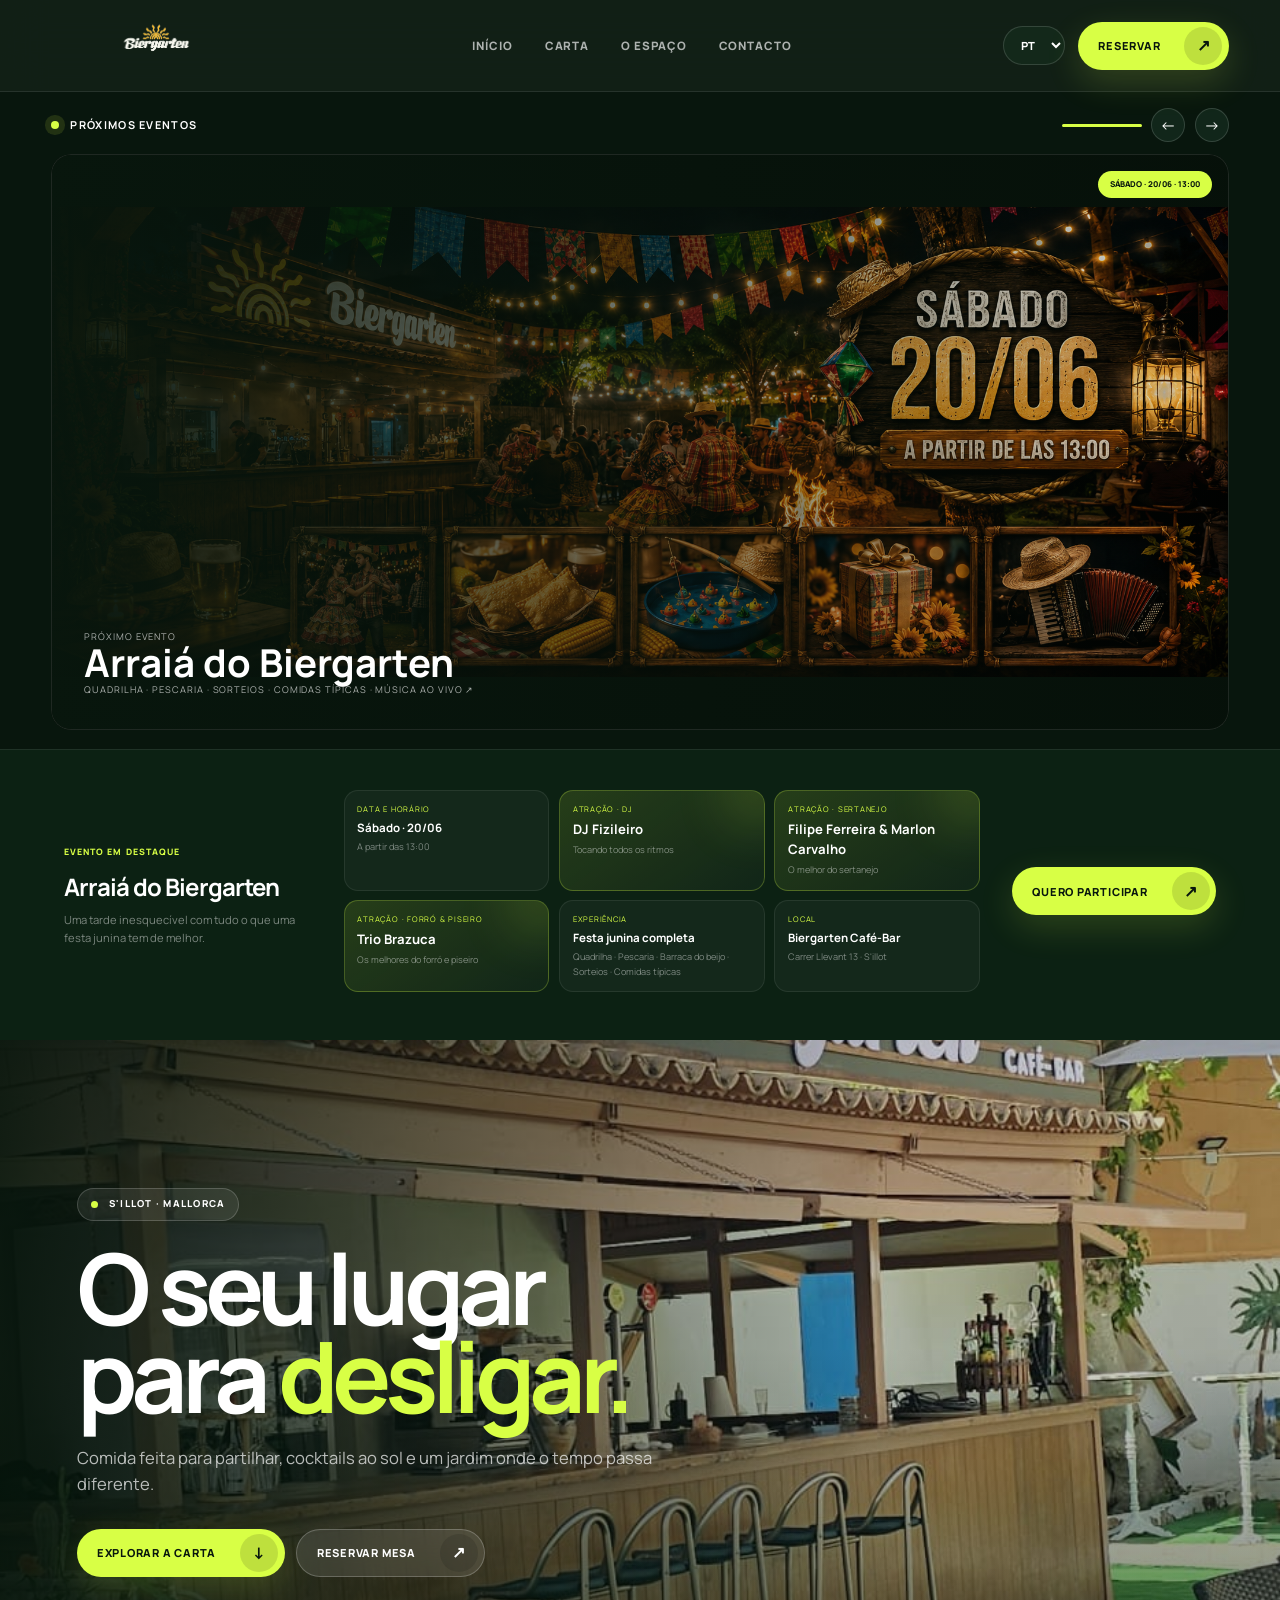
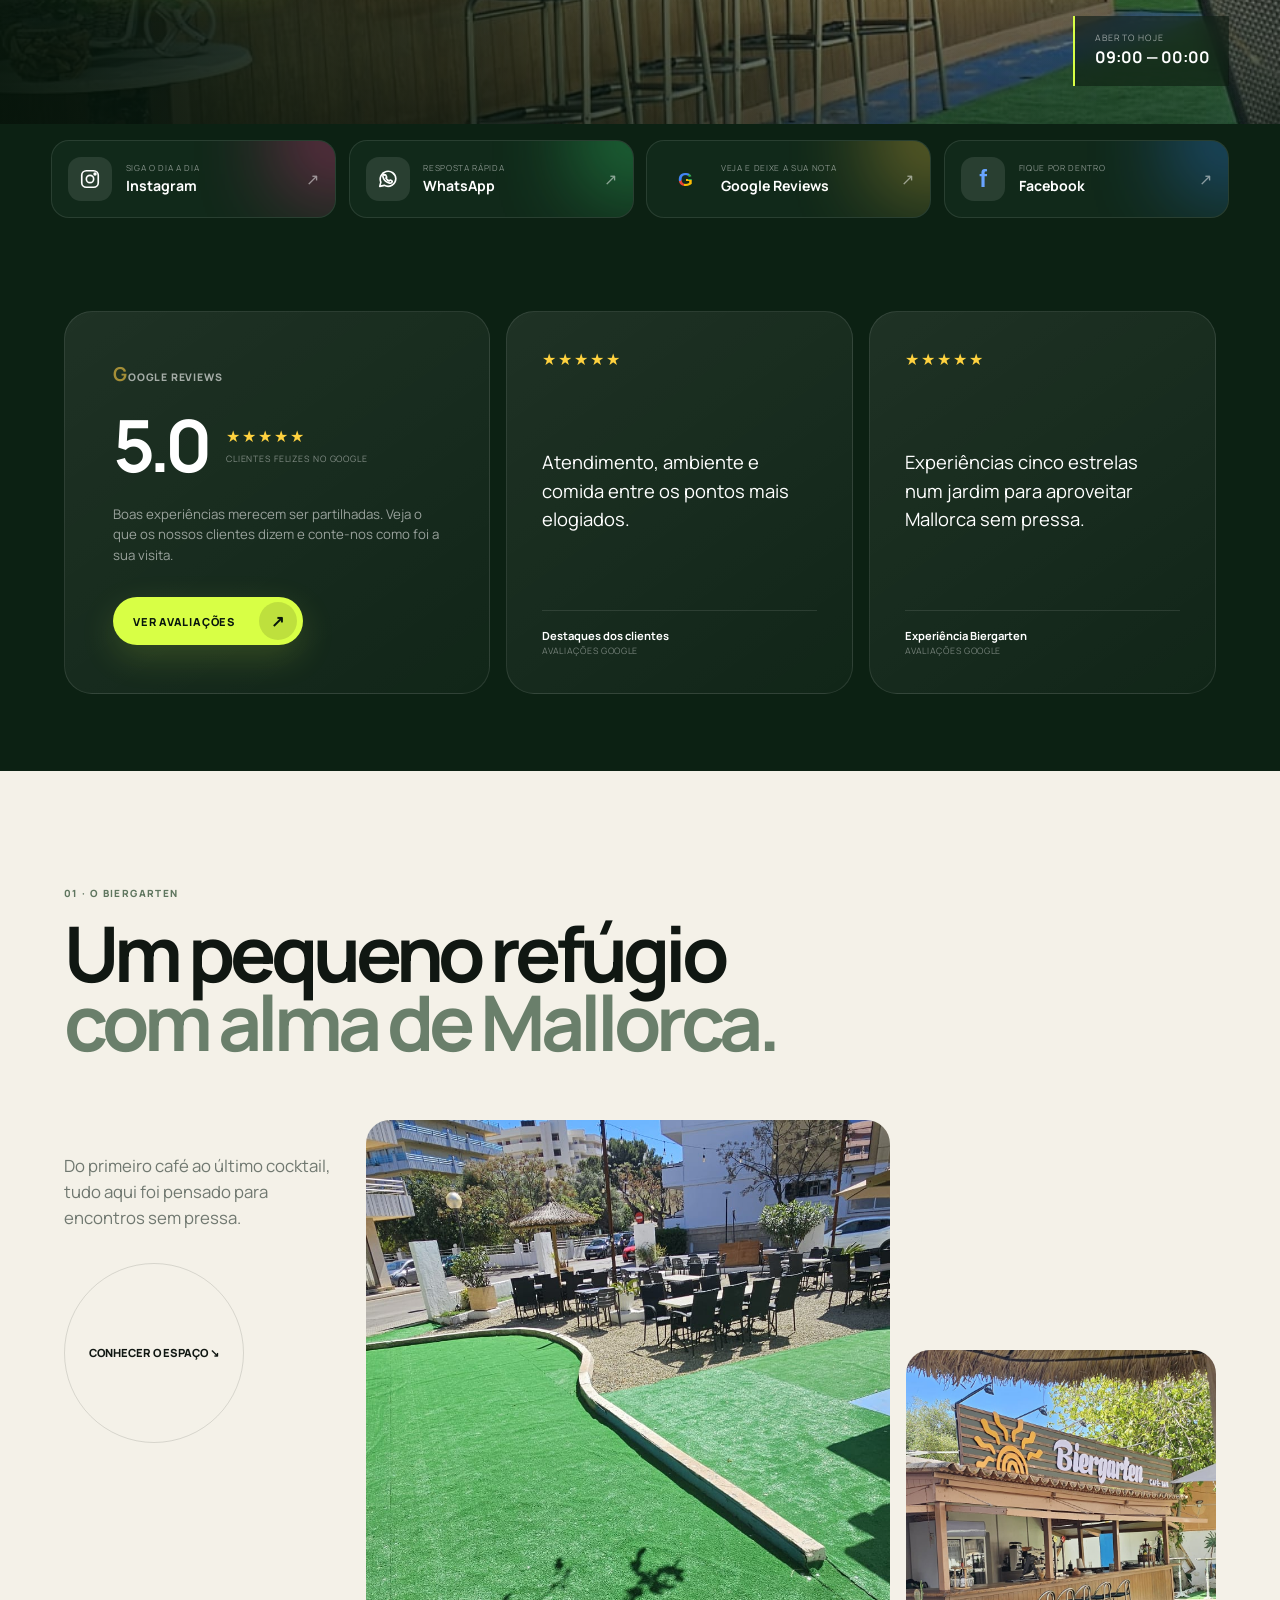
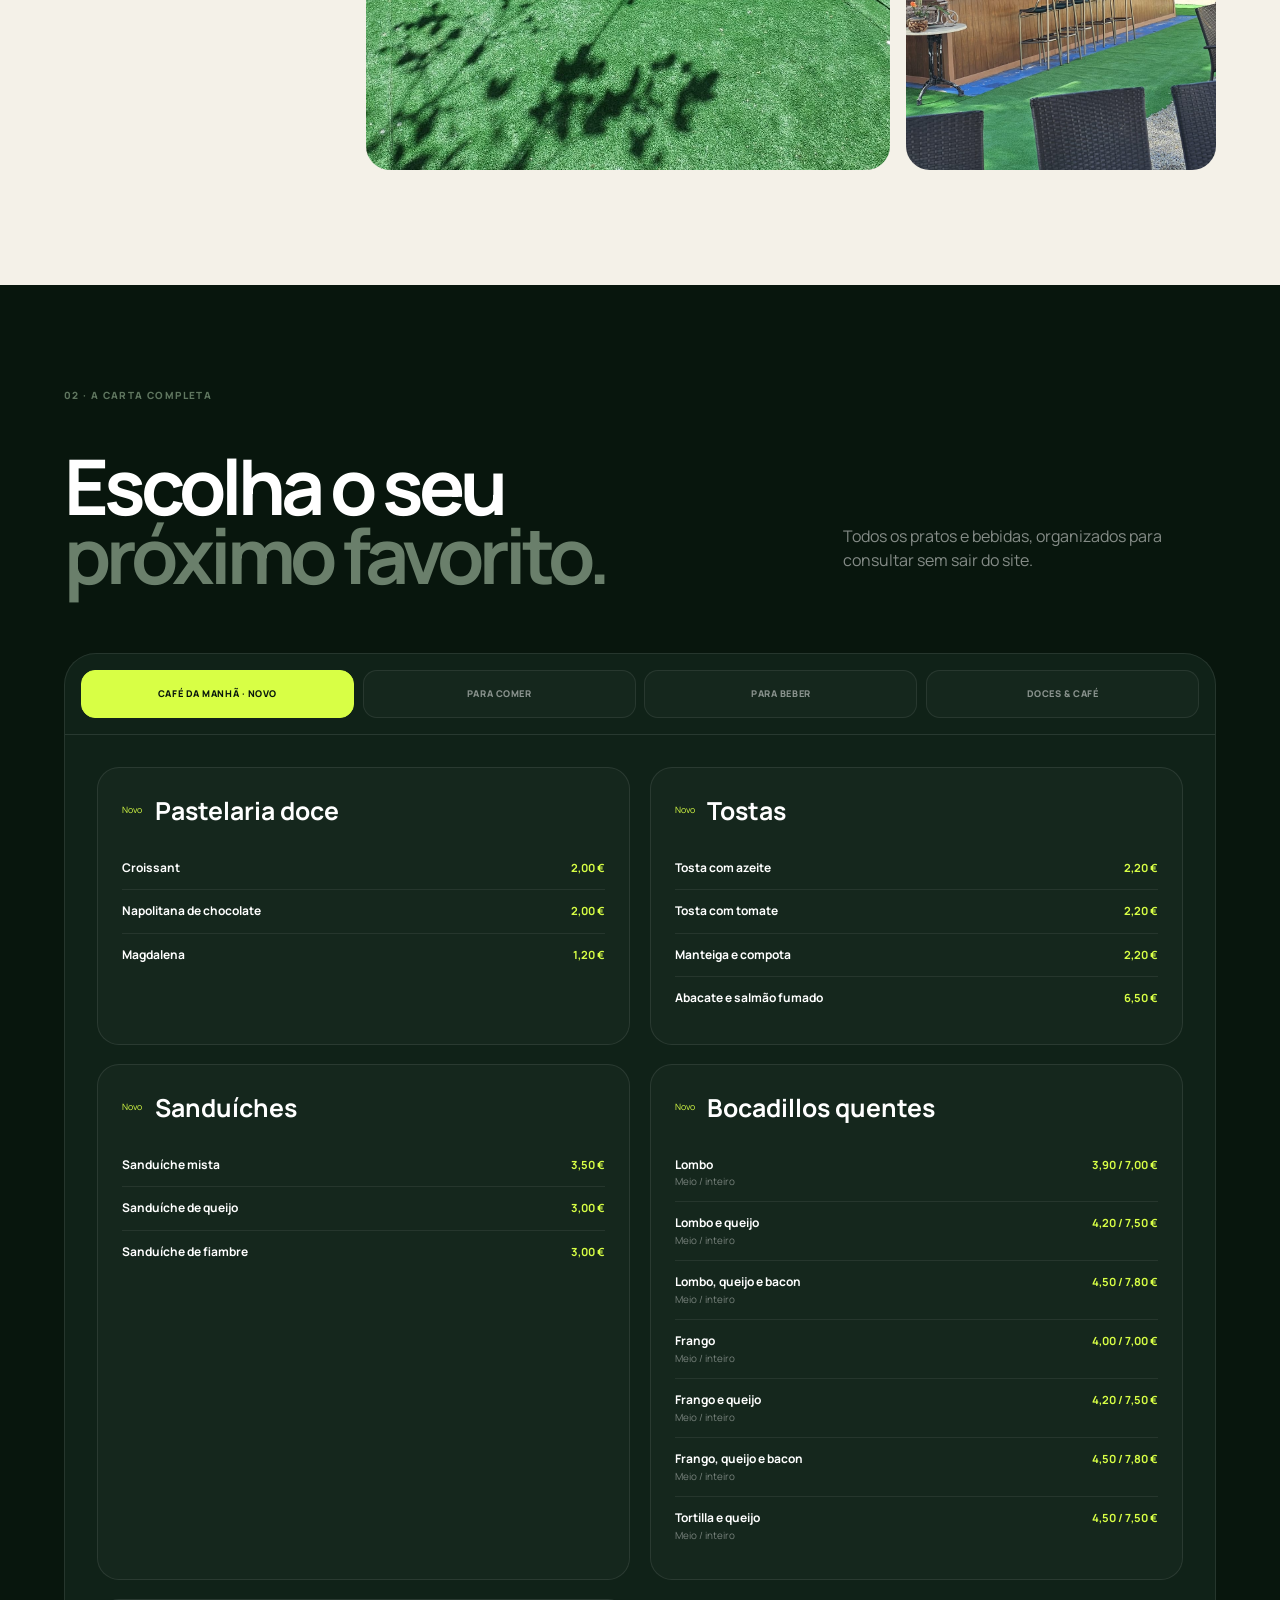
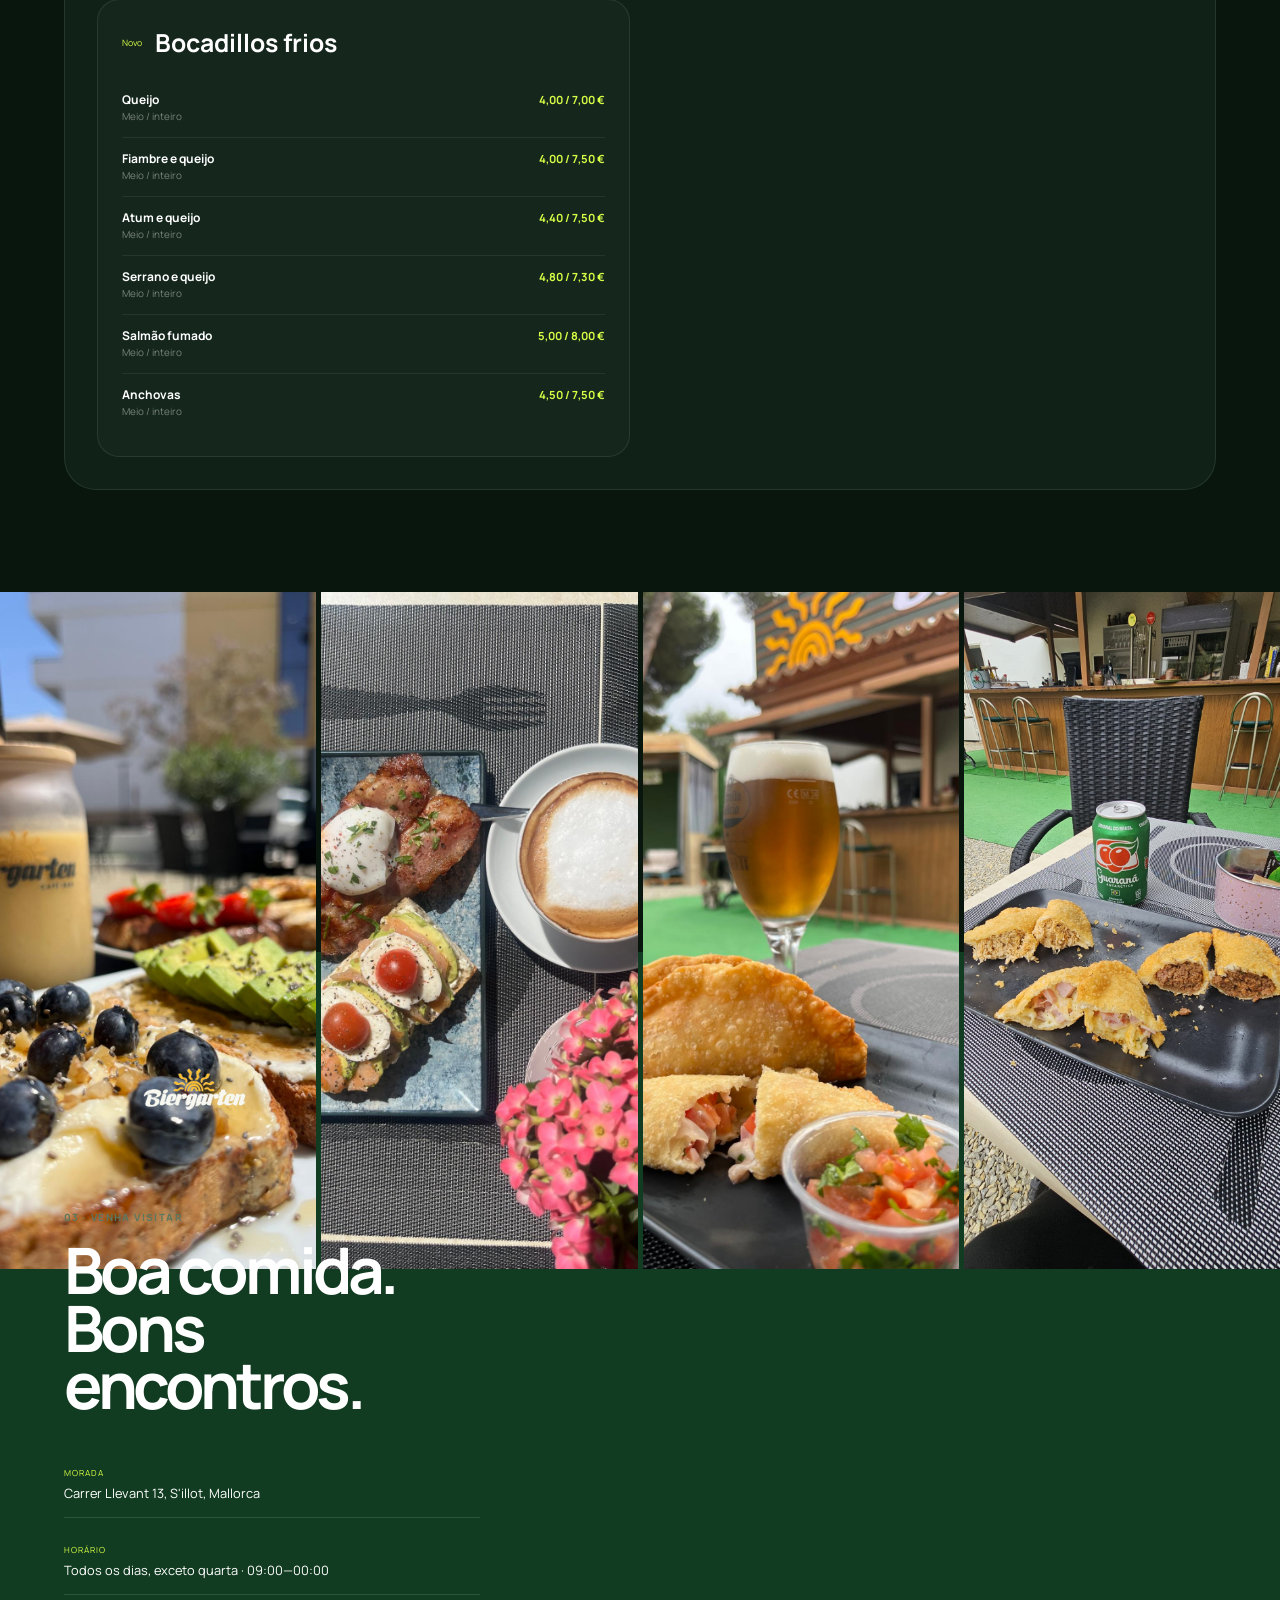
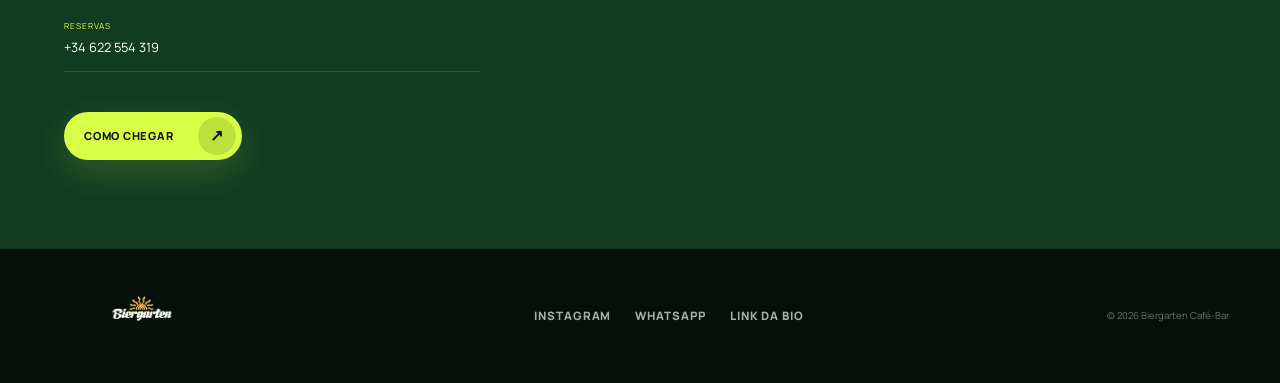
==== commit f3d3a98d: "Corrige conflitos e restaura site premium" ====
--- a/index.html
+++ b/index.html
@@ -1,51 +1,47 @@
 <!DOCTYPE html>
-<html lang="es">
-
+<html lang="pt">
 <head>
-  <meta charset="UTF-8" />
-  <meta name="viewport" content="width=device-width, initial-scale=1.0" />
-  <meta name="description"
-    content="Biergarten Café-Bar – el chiringuito de S'illot, Mallorca. Brunch artesanal, cócteles tropicales y música en vivo." />
-  <title>Biergarten Café-Bar – S'illot, Mallorca</title>
+  <meta charset="UTF-8">
+  <meta name="viewport" content="width=device-width, initial-scale=1.0">
+  <meta name="description" content="Biergarten Café-Bar em S'illot, Mallorca. Comida, cocktails e bons momentos.">
+  <title>Biergarten Café-Bar | S'illot, Mallorca</title>
   <link rel="preconnect" href="https://fonts.googleapis.com">
   <link rel="preconnect" href="https://fonts.gstatic.com" crossorigin>
-  <link
-    href="https://fonts.googleapis.com/css2?family=Playfair+Display:ital,wght@0,700;0,900;1,700&family=Inter:wght@400;500;700&display=swap"
-    rel="stylesheet">
-  <link rel="stylesheet" href="styles.css" />
+  <link href="https://fonts.googleapis.com/css2?family=Manrope:wght@400;500;600;700;800&display=swap" rel="stylesheet">
+  <link rel="stylesheet" href="styles.css">
 </head>
-
 <body>
-
   <header class="site-header">
-    <div class="container header-inner">
-      <a href="#home" class="brand">
-        <img src="images/logo.jpg" alt="Biergarten Café-Bar" class="brand-logo" />
-      </a>
-      <button class="nav-toggle" aria-label="Abrir menú">&#9776;</button>
-      <nav class="main-nav">
-        <a href="#home">Inicio</a>
-        <a href="#fotos">Fotos</a>
-        <a href="#cardapio">Carta</a>
-        <a href="#eventos">Eventos</a>
-        <a href="#contato">Contacto</a>
-      </nav>
+    <a class="brand" href="#inicio"><img src="images/logo-dark.png" alt="Biergarten Café-Bar"></a>
+    <nav class="main-nav">
+      <a href="#inicio">Início</a><a href="#carta">Carta</a><a href="#experiencia">O espaço</a><a href="#visite">Contacto</a>
+    </nav>
+    <div class="header-actions">
+      <select id="languageSelect" aria-label="Selecionar idioma"><option value="pt">PT</option><option value="es">ES</option><option value="en">EN</option><option value="de">DE</option></select>
+      <a class="pill pill-yellow" href="https://wa.me/34622554319" target="_blank" rel="noreferrer">Reservar <span>↗</span></a>
+      <button class="nav-toggle" aria-label="Abrir menu">☰</button>
     </div>
   </header>
 
   <main>
+    <section class="events-rail" aria-label="Próximos eventos">
+      <div class="rail-head">
+        <div><span class="live-dot"></span><strong>Próximos eventos</strong></div>
+        <div class="rail-tools"><div class="carousel-progress"><span></span></div><div class="rail-nav"><button class="rail-prev" aria-label="Anterior">←</button><button class="rail-next" aria-label="Seguinte">→</button></div></div>
+      </div>
+      <div class="event-track">
+        <a class="event-card event-featured event-arraia" href="https://wa.me/34622554319?text=Olá%2C%20quero%20mais%20informações%20sobre%20o%20Arraiá%20do%20Biergarten." target="_blank">
+          <img src="images/evento-arraia-20-06.png" alt="Arraiá do Biergarten"><span class="event-date">Sábado · 20/06 · 13:00</span><div><small>Próximo evento</small><strong>Arraiá do Biergarten</strong><em>Quadrilha · Pescaria · Sorteios · Comidas típicas · Música ao vivo ↗</em></div>
+        </a>
+        <a class="event-card event-featured event-show" href="https://wa.me/34622554319?text=Olá%2C%20quero%20reservar%20para%20o%20Show%20Especial%20de%2027%2F06." target="_blank">
+          <img src="images/evento-show-especial-27-06.png" alt="Show Especial com Renatinho da Bahia e Alê Brito"><span class="event-date">Sexta · 27/06 · 18:00</span><div><small>Show especial</small><strong>Renatinho da Bahia & Alê Brito</strong><em>Samba · Boa gastronomia · Drinks especiais ↗</em></div>
+        </a>
+        <a class="event-card event-featured promo-marmitex" href="https://wa.me/34622554319?text=Olá%2C%20quero%20fazer%20um%20pedido%20de%20marmitex." target="_blank">
+          <img src="images/promo-marmitex-delivery.png" alt="Marmitex e delivery Biergarten"><span class="event-date">Sextas, sábados e domingos</span><div><small>Novidade no Biergarten</small><strong>Marmitex aos fins de semana</strong><p>Comida brasileira pronta para levar ou receber em casa.</p><em>Feijoada · Coxinhas · Pastéis · Pratos brasileiros</em><b>Pedir pelo WhatsApp ↗</b></div>
+        </a>
+      </div>
+    </section>
 
-<<<<<<< Updated upstream
-    <section id="home" class="hero-section">
-      <div class="hero-content container">
-        <img src="images/logo.jpg" alt="Biergarten Café-Bar" class="hero-logo" />
-        <p class="eyebrow">Chiringuito de S'illot &middot; Mallorca</p>
-        <h1>Bienvenido al<br><em>Biergarten</em></h1>
-        <p>Brunch artesanal, cócteles tropicales y música en vivo bajo el sol de Mallorca.</p>
-        <div class="hero-actions">
-          <a href="#cardapio" class="btn btn-primary">Ver carta</a>
-          <a href="#contato" class="btn btn-secondary">Reservar mesa</a>
-=======
     <section class="featured-event-info">
       <div class="featured-event-title"><span>Evento em destaque</span><h2>Arraiá do Biergarten</h2><p>Uma tarde inesquecível com tudo o que uma festa junina tem de melhor.</p></div>
       <div class="featured-event-facts">
@@ -120,267 +116,60 @@
       <div class="menu-shell">
         <div class="menu-tabs" role="tablist">
           <button class="menu-tab active" data-menu="desayuno">Café da manhã · Novo</button><button class="menu-tab" data-menu="comer">Para comer</button><button class="menu-tab" data-menu="beber">Para beber</button><button class="menu-tab" data-menu="doce">Doces & café</button>
->>>>>>> Stashed changes
         </div>
-      </div>
-      <div class="hero-scroll" aria-hidden="true">&#8595;</div>
-    </section>
-
-    <div class="features-bar">
-      <div class="container features-inner">
-        <div class="feature-item">
-          <svg width="20" height="20" viewBox="0 0 24 24" fill="none" stroke="currentColor" stroke-width="2"
-            stroke-linecap="round">
-            <path d="M18 8h1a4 4 0 0 1 0 8h-1" />
-            <path d="M2 8h16v9a4 4 0 0 1-4 4H6a4 4 0 0 1-4-4V8z" />
-            <line x1="6" y1="1" x2="6" y2="4" />
-            <line x1="10" y1="1" x2="10" y2="4" />
-            <line x1="14" y1="1" x2="14" y2="4" />
-          </svg>
-          <span>Brunch &amp; Café</span>
+        <div class="menu-panel active breakfast-panel" data-panel="desayuno">
+          <div class="menu-category"><header><span>Novo</span><h3>Pastelaria doce</h3></header><div class="menu-items">
+            <p><span><b>Croissant</b></span><strong>2,00 €</strong></p><p><span><b>Napolitana de chocolate</b></span><strong>2,00 €</strong></p><p><span><b>Magdalena</b></span><strong>1,20 €</strong></p>
+          </div></div>
+          <div class="menu-category"><header><span>Novo</span><h3>Tostas</h3></header><div class="menu-items">
+            <p><span><b>Tosta com azeite</b></span><strong>2,20 €</strong></p><p><span><b>Tosta com tomate</b></span><strong>2,20 €</strong></p><p><span><b>Manteiga e compota</b></span><strong>2,20 €</strong></p><p><span><b>Abacate e salmão fumado</b></span><strong>6,50 €</strong></p>
+          </div></div>
+          <div class="menu-category"><header><span>Novo</span><h3>Sanduíches</h3></header><div class="menu-items">
+            <p><span><b>Sanduíche mista</b></span><strong>3,50 €</strong></p><p><span><b>Sanduíche de queijo</b></span><strong>3,00 €</strong></p><p><span><b>Sanduíche de fiambre</b></span><strong>3,00 €</strong></p>
+          </div></div>
+          <div class="menu-category"><header><span>Novo</span><h3>Bocadillos quentes</h3></header><div class="menu-items">
+            <p><span><b>Lombo</b><small>Meio / inteiro</small></span><strong>3,90 / 7,00 €</strong></p><p><span><b>Lombo e queijo</b><small>Meio / inteiro</small></span><strong>4,20 / 7,50 €</strong></p><p><span><b>Lombo, queijo e bacon</b><small>Meio / inteiro</small></span><strong>4,50 / 7,80 €</strong></p><p><span><b>Frango</b><small>Meio / inteiro</small></span><strong>4,00 / 7,00 €</strong></p><p><span><b>Frango e queijo</b><small>Meio / inteiro</small></span><strong>4,20 / 7,50 €</strong></p><p><span><b>Frango, queijo e bacon</b><small>Meio / inteiro</small></span><strong>4,50 / 7,80 €</strong></p><p><span><b>Tortilla e queijo</b><small>Meio / inteiro</small></span><strong>4,50 / 7,50 €</strong></p>
+          </div></div>
+          <div class="menu-category"><header><span>Novo</span><h3>Bocadillos frios</h3></header><div class="menu-items">
+            <p><span><b>Queijo</b><small>Meio / inteiro</small></span><strong>4,00 / 7,00 €</strong></p><p><span><b>Fiambre e queijo</b><small>Meio / inteiro</small></span><strong>4,00 / 7,50 €</strong></p><p><span><b>Atum e queijo</b><small>Meio / inteiro</small></span><strong>4,40 / 7,50 €</strong></p><p><span><b>Serrano e queijo</b><small>Meio / inteiro</small></span><strong>4,80 / 7,30 €</strong></p><p><span><b>Salmão fumado</b><small>Meio / inteiro</small></span><strong>5,00 / 8,00 €</strong></p><p><span><b>Anchovas</b><small>Meio / inteiro</small></span><strong>4,50 / 7,50 €</strong></p>
+          </div></div>
         </div>
-        <div class="feature-item">
-          <svg width="20" height="20" viewBox="0 0 24 24" fill="none" stroke="currentColor" stroke-width="2"
-            stroke-linecap="round">
-            <path d="M8 22H16" />
-            <path d="M7 10H17" />
-            <path d="M12 10V2" />
-            <path d="M5 10C5 16 8 20 12 20s7-4 7-10" />
-          </svg>
-          <span>Cocktails &amp; Caipirinhas</span>
+        <div class="menu-panel" data-panel="comer">
+          <div class="menu-category"><header><span>01</span><h3>Tapas</h3></header><div class="menu-items">
+            <p><span><b>Chipirones</b><small>Rebozados y fritos</small></span><strong>12,00 €</strong></p><p><span><b>Calamar a la romana</b><small>Calamares rebozados y fritos</small></span><strong>12,50 €</strong></p><p><span><b>Gambas al ajillo</b><small>Aceite, ajo y guindilla</small></span><strong>15,00 €</strong></p><p><span><b>Bruschetta queso de cabra</b><small>Tomate, albahaca, miel y queso</small></span><strong>10,50 €</strong></p><p><span><b>Bruschetta de tomate</b><small>Tomate y albahaca</small></span><strong>8,00 €</strong></p><p><span><b>Mejillones a la marinera</b><small>En salsa de tomate</small></span><strong>15,00 €</strong></p><p><span><b>Alitas picantes</b></span><strong>10,50 €</strong></p><p><span><b>Pescado frito</b><small>Vinagreta, arroz y farofa</small></span><strong>18,00 €</strong></p><p><span><b>Pan y alioli</b></span><strong>3,00 €</strong></p><p><span><b>Patatas fritas</b></span><strong>4,00 €</strong></p>
+          </div></div>
+          <div class="menu-category"><header><span>02</span><h3>Carnes</h3></header><div class="menu-items">
+            <p><span><b>Entrecot de ternera</b><small>Patatas fritas y ensalada</small></span><strong>18,00 €</strong></p><p><span><b>Pechuga de pollo</b><small>A la plancha</small></span><strong>14,00 €</strong></p><p><span><b>Escalope de cerdo</b></span><strong>14,00 €</strong></p><p><span><b>Escalope de pollo</b></span><strong>14,00 €</strong></p><p><span><b>Cordón blue</b><small>Jamón york y queso</small></span><strong>16,00 €</strong></p><p><span><b>Picaña</b><small>Patatas fritas y ensalada</small></span><strong>15,00 €</strong></p><p><span><b>Pechuga de pollo grellada</b></span><strong>14,00 €</strong></p>
+          </div></div>
+          <div class="menu-category"><header><span>03</span><h3>Pasta & ensaladas</h3></header><div class="menu-items">
+            <p><span><b>Espaguetis gambas</b><small>Ajo, guindilla y parmesano</small></span><strong>15,00 €</strong></p><p><span><b>Espaguetis frutti di mare</b></span><strong>16,00 €</strong></p><p><span><b>Espaguetis aglio olio</b></span><strong>14,00 €</strong></p><p><span><b>Ensalada mixta</b></span><strong>10,00 €</strong></p><p><span><b>Ensalada queso de cabra</b></span><strong>15,00 €</strong></p><p><span><b>Ensalada langostino y pollo</b></span><strong>17,00 €</strong></p><p><span><b>Ensalada salmón ahumado</b></span><strong>15,00 €</strong></p>
+          </div></div>
+          <div class="menu-category"><header><span>04</span><h3>Hamburguesas & infantil</h3></header><div class="menu-items">
+            <p><span><b>Hamburguesa queso de cabra</b><small>Queso de cabra y bacon</small></span><strong>13,00 €</strong></p><p><span><b>Hamburguesa completa</b><small>Queso, huevo, bacon y ensalada</small></span><strong>10,00 €</strong></p><p><span><b>Hamburguesa queso</b></span><strong>7,00 €</strong></p><p><span><b>Croquetas de pollo</b></span><strong>7,00 €</strong></p><p><span><b>Merluza rebozada</b></span><strong>8,00 €</strong></p><p><span><b>Nuggets de pollo</b></span><strong>8,00 €</strong></p><p><span><b>Espaguetis para niños</b></span><strong>7,50 €</strong></p>
+          </div></div>
         </div>
-        <div class="feature-item">
-          <svg width="20" height="20" viewBox="0 0 24 24" fill="none" stroke="currentColor" stroke-width="2"
-            stroke-linecap="round">
-            <circle cx="12" cy="12" r="2" />
-            <path
-              d="M12 2v4M12 18v4M4.93 4.93l2.83 2.83M16.24 16.24l2.83 2.83M2 12h4M18 12h4M4.93 19.07l2.83-2.83M16.24 7.76l2.83-2.83" />
-          </svg>
-          <span>Música en Vivo</span>
+        <div class="menu-panel" data-panel="beber">
+          <div class="menu-category"><header><span>01</span><h3>Cerveza & vino</h3></header><div class="menu-items"><p><span><b>Heineken</b></span><strong>2,50 €</strong></p><p><span><b>Coronita</b></span><strong>3,50 €</strong></p><p><span><b>Caña pequeña</b></span><strong>2,00 €</strong></p><p><span><b>Caña mediana</b></span><strong>2,50 €</strong></p><p><span><b>Jarra</b></span><strong>4,00 €</strong></p><p><span><b>Copa de vino</b><small>Tinto, blanco o rosado</small></span><strong>4,00 €</strong></p><p><span><b>Tinto de verano</b></span><strong>4,00 €</strong></p></div></div>
+          <div class="menu-category"><header><span>02</span><h3>Combinados</h3></header><div class="menu-items"><p><span><b>Ron</b></span><strong>7,00 €</strong></p><p><span><b>Gin</b></span><strong>7,00 €</strong></p><p><span><b>Whiskey</b></span><strong>7,50 €</strong></p><p><span><b>Vodka</b></span><strong>8,00 €</strong></p><p><span><b>Martini</b></span><strong>5,00 €</strong></p><p><span><b>Fernet Blanco</b></span><strong>5,00 €</strong></p><p><span><b>Campari</b></span><strong>8,00 €</strong></p></div></div>
+          <div class="menu-category"><header><span>03</span><h3>Zumos & refrescos</h3></header><div class="menu-items"><p><span><b>Naranja natural</b></span><strong>5,00 €</strong></p><p><span><b>Zumos</b><small>Naranja, piña, manzana o melocotón</small></span><strong>2,00 €</strong></p><p><span><b>Coca-Cola</b></span><strong>2,50 €</strong></p><p><span><b>Fanta / Nestea / Aquarius</b></span><strong>2,50 €</strong></p><p><span><b>Agua</b></span><strong>2,00 €</strong></p><p><span><b>Guaraná</b></span><strong>2,20 €</strong></p><p><span><b>Red Bull</b></span><strong>3,00 €</strong></p></div></div>
         </div>
-        <div class="feature-item">
-          <svg width="20" height="20" viewBox="0 0 24 24" fill="none" stroke="currentColor" stroke-width="2"
-            stroke-linecap="round">
-            <path d="M3 9l9-7 9 7v11a2 2 0 0 1-2 2H5a2 2 0 0 1-2-2z" />
-            <polyline points="9 22 9 12 15 12 15 22" />
-          </svg>
-          <span>Terraza Exterior</span>
-        </div>
-      </div>
-    </div>
-
-    <section id="fotos" class="section section-gallery">
-      <div class="container">
-        <div class="section-title">
-          <span>Galería</span>
-          <h2>El ambiente del Biergarten</h2>
-        </div>
-        <div class="gallery-grid">
-          <div class="gallery-card gallery-card--tall">
-            <img src="images/local (3).jpeg" alt="Bar do Biergarten com insígnia e balcão de madeira" loading="lazy" />
-          </div>
-          <div class="gallery-card">
-            <img src="images/comida (5).jpeg" alt="Brunch artesanal com tostadas e café Biergarten" loading="lazy" />
-          </div>
-          <div class="gallery-card">
-            <img src="images/comida (1).jpeg" alt="Bandeja de brunch completo com frutas e pães" loading="lazy" />
-          </div>
-          <div class="gallery-card">
-            <img src="images/local (1).jpeg" alt="Área externa com mesas e gramado verde" loading="lazy" />
-          </div>
-          <div class="gallery-card">
-            <img src="images/local (8).jpeg" alt="Espaço exterior com guarda-sol de palha" loading="lazy" />
-          </div>
+        <div class="menu-panel" data-panel="doce">
+          <div class="menu-category"><header><span>01</span><h3>Postres</h3></header><div class="menu-items"><p><span><b>Tarta de chocolate</b></span><strong>5,00 €</strong></p><p><span><b>Tarta de arándanos y queso</b></span><strong>5,00 €</strong></p><p><span><b>Mousse de maracuyá</b></span><strong>6,00 €</strong></p><p><span><b>Tiramisú</b></span><strong>6,00 €</strong></p><p><span><b>Helado</b><small>Fresa, chocolate o vainilla</small></span><strong>3,00 €</strong></p></div></div>
+          <div class="menu-category"><header><span>02</span><h3>Cafés</h3></header><div class="menu-items"><p><span><b>Expresso</b></span><strong>1,50 €</strong></p><p><span><b>Doble expresso</b></span><strong>2,50 €</strong></p><p><span><b>Café con leche</b></span><strong>2,20 €</strong></p><p><span><b>Cortado</b></span><strong>1,70 €</strong></p><p><span><b>Latte macchiato</b></span><strong>4,00 €</strong></p><p><span><b>Carajillo</b></span><strong>3,00 €</strong></p><p><span><b>Café helado</b></span><strong>6,00 €</strong></p></div></div>
+          <div class="menu-category"><header><span>03</span><h3>Tés</h3></header><div class="menu-items"><p><span><b>Manzanilla</b></span><strong>2,00 €</strong></p><p><span><b>Té verde</b></span><strong>2,00 €</strong></p><p><span><b>Té rojo</b></span><strong>2,00 €</strong></p><p><span><b>Té negro</b></span><strong>2,00 €</strong></p><p><span><b>Rooibos</b></span><strong>2,00 €</strong></p><p><span><b>Frutas del bosque</b></span><strong>2,00 €</strong></p><p><span><b>Poleo menta</b></span><strong>2,00 €</strong></p></div></div>
         </div>
       </div>
     </section>
 
-    <section id="cardapio" class="section section-menu">
-      <div class="container">
-        <div class="section-title">
-          <span>Carta</span>
-          <h2>Platos y bebidas</h2>
-        </div>
-        <div class="menu-grid">
-          <article class="menu-card">
-            <div class="menu-card-icon">
-              <svg width="28" height="28" viewBox="0 0 24 24" fill="none" stroke="currentColor" stroke-width="1.8"
-                stroke-linecap="round">
-                <path d="M18 8h1a4 4 0 0 1 0 8h-1" />
-                <path d="M2 8h16v9a4 4 0 0 1-4 4H6a4 4 0 0 1-4-4V8z" />
-                <line x1="6" y1="1" x2="6" y2="4" />
-                <line x1="10" y1="1" x2="10" y2="4" />
-                <line x1="14" y1="1" x2="14" y2="4" />
-              </svg>
-            </div>
-            <h3>Tapas</h3>
-            <ul>
-              <li>Chipirones rebozados<span>€12</span></li>
-              <li>Gambas al ajillo<span>€15,00</span></li>
-              <li>Bruschetta de queso de cabra<span>€10,50</span></li>
-              <li>Alitas picantes<span>€10,50</span></li>
-              <li>Pan y alioli<span>€3</span></li>
-              <li>Patatas fritas<span>€4</span></li>
-            </ul>
-          </article>
-          <article class="menu-card">
-            <div class="menu-card-icon">
-              <svg width="28" height="28" viewBox="0 0 24 24" fill="none" stroke="currentColor" stroke-width="1.8"
-                stroke-linecap="round">
-                <circle cx="12" cy="12" r="10" />
-                <path d="M8 14s1.5 2 4 2 4-2 4-2" />
-                <line x1="9" y1="9" x2="9.01" y2="9" />
-                <line x1="15" y1="9" x2="15.01" y2="9" />
-              </svg>
-            </div>
-            <h3>Platos principales</h3>
-            <ul>
-              <li>Picaña<span>€15</span></li>
-              <li>Entrecot de ternera<span>€18</span></li>
-              <li>Cordón Blue<span>€16</span></li>
-              <li>Escalope de cerdo<span>€14</span></li>
-              <li>Espaguetis frutti di mare<span>€16</span></li>
-              <li>Hamburguesa queso de cabra<span>€13</span></li>
-            </ul>
-          </article>
-          <article class="menu-card">
-            <div class="menu-card-icon">
-              <svg width="28" height="28" viewBox="0 0 24 24" fill="none" stroke="currentColor" stroke-width="1.8"
-                stroke-linecap="round">
-                <path d="M8 22H16" />
-                <path d="M7 10H17" />
-                <path d="M12 10V2" />
-                <path d="M5 10C5 16 8 20 12 20s7-4 7-10" />
-              </svg>
-            </div>
-            <h3>Bebidas &amp; Postres</h3>
-            <ul>
-              <li>Tarta de chocolate<span>€5</span></li>
-              <li>Tiramisú<span>€6</span></li>
-              <li>Caipiriña<span>€8</span></li>
-              <li>Combinados (Ron/Gin/Whisky/Vodka)<span>€7/€8</span></li>
-              <li>Cerveza Estrella Damm<span>€2,50</span></li>
-              <li>Zumo naranja natural<span>€5</span></li>
-            </ul>
-          </article>
-        </div>
+    <section class="photo-strip"><img src="images/comida (5).jpeg" alt=""><img src="images/comida (10).jpeg" alt=""><img src="images/comida (14).jpeg" alt=""><img src="images/comida (18).jpeg" alt=""></section>
 
-<<<<<<< Updated upstream
-        <div class="cardapio-full">
-          <div class="section-title" style="text-align:center; justify-items:center;">
-            <span>Carta completa</span>
-            <h2>Ver todos los platos y precios</h2>
-          </div>
-          <img src="images/cardapio.jpeg" alt="Carta completa del Biergarten Café-Bar" class="cardapio-img" />
-        </div>
-      </div>
-=======
     <section id="visite" class="visit">
       <div class="visit-info"><img src="images/logo-dark.png" alt="Biergarten"><span>03 · Venha visitar</span><h2>Boa comida.<br>Bons encontros.</h2><div class="visit-lines"><p><small>Morada</small>Carrer Llevant 13, S'illot, Mallorca</p><p><small>Horário</small>Todos os dias, exceto quarta · 09:00—00:00</p><p><small>Reservas</small>+34 622 554 319</p></div><a class="pill pill-yellow" href="https://www.google.com/maps/search/?api=1&query=Carrer+Llevant+13+S%27illot+Mallorca" target="_blank">Como chegar <span>↗</span></a></div>
       <iframe title="Localização do Biergarten" src="https://www.google.com/maps?q=Carrer+Llevant+13,+S%27illot,+Mallorca&z=16&output=embed" loading="lazy" allowfullscreen></iframe>
->>>>>>> Stashed changes
     </section>
-
-    <section id="eventos" class="section section-events">
-      <div class="container events-inner">
-        <div class="events-image">
-          <img src="images/show.jpeg" alt="Roda de Samba en el Biergarten – música ao vivo con el Grupo Samba da Ilha"
-            loading="lazy" />
-        </div>
-        <div class="events-content">
-          <div class="section-title">
-            <span>Eventos</span>
-            <h2>Música y show en vivo</h2>
-          </div>
-          <p>El Biergarten es también el escenario de las mejores noches de S'illot. Desde sambas brasileñas hasta
-            actuaciones en directo, siempre hay algo especial pasando.</p>
-          <ul class="events-list">
-            <li>
-              <strong>Roda de Samba</strong>
-              <span>Con el Grupo Samba da Ilha &ndash; las mejores músicas brasileñas en directo</span>
-            </li>
-            <li>
-              <strong>Shows en directo</strong>
-              <span>Tardes y noches con artistas locales e internacionales</span>
-            </li>
-            <li>
-              <strong>Caipiriñas &amp; Feijoada</strong>
-              <span>Noches temáticas con cocina y bebidas brasileñas</span>
-            </li>
-          </ul>
-          <a href="https://wa.me/34622554319" target="_blank" rel="noreferrer" class="btn btn-primary">
-            Consultar próximos eventos
-          </a>
-        </div>
-      </div>
-    </section>
-
-    <section id="contato" class="section section-contact">
-      <div class="container contact-grid">
-        <div class="contact-card">
-          <h2>Visítanos</h2>
-          <p>Te esperamos con el mejor ambiente, buena música y cócteles artesanales.</p>
-          <ul>
-            <li>
-              <svg class="contact-icon" viewBox="0 0 24 24" fill="none" stroke="currentColor" stroke-width="2"
-                stroke-linecap="round">
-                <path d="M21 10c0 7-9 13-9 13s-9-6-9-13a9 9 0 0 1 18 0z" />
-                <circle cx="12" cy="10" r="3" />
-              </svg>
-              <div><strong>Dirección</strong><br>Carrer Llevant 13, S'illot, Mallorca</div>
-            </li>
-            <li>
-              <svg class="contact-icon" viewBox="0 0 24 24" fill="none" stroke="currentColor" stroke-width="2"
-                stroke-linecap="round">
-                <path
-                  d="M22 16.92v3a2 2 0 0 1-2.18 2 19.79 19.79 0 0 1-8.63-3.07A19.5 19.5 0 0 1 4.69 12 19.79 19.79 0 0 1 1.63 3.42 2 2 0 0 1 3.6 1.24h3a2 2 0 0 1 2 1.72c.127.96.361 1.903.7 2.81a2 2 0 0 1-.45 2.11L7.91 8.91a16 16 0 0 0 6.16 6.16l.55-.54a2 2 0 0 1 2.11-.45 12.84 12.84 0 0 0 2.81.7A2 2 0 0 1 21.27 17z" />
-              </svg>
-              <div><strong>Teléfono / WhatsApp</strong><br><a href="tel:+34622554319">622 554 319</a></div>
-            </li>
-            <li>
-              <svg class="contact-icon" viewBox="0 0 24 24" fill="none" stroke="currentColor" stroke-width="2"
-                stroke-linecap="round">
-                <circle cx="12" cy="12" r="10" />
-                <polyline points="12 6 12 12 16 14" />
-              </svg>
-              <div><strong>Horario</strong><br>Abierto todos los días excepto miércoles<br>07:00 &ndash; 00:00
-                &nbsp;·&nbsp; Cocina hasta las 22:00</div>
-            </li>
-            <li>
-              <svg class="contact-icon" viewBox="0 0 24 24" fill="none" stroke="currentColor" stroke-width="2"
-                stroke-linecap="round">
-                <rect x="2" y="2" width="20" height="20" rx="5" ry="5" />
-                <path d="M16 11.37A4 4 0 1 1 12.63 8 4 4 0 0 1 16 11.37z" />
-                <line x1="17.5" y1="6.5" x2="17.51" y2="6.5" />
-              </svg>
-              <div><strong>Instagram</strong><br><a href="https://www.instagram.com/biergarten_sillot/" target="_blank"
-                  rel="noreferrer">@biergarten_sillot</a></div>
-            </li>
-          </ul>
-          <a href="https://wa.me/34622554319" target="_blank" rel="noreferrer" class="btn btn-primary">
-            Reservar por WhatsApp
-          </a>
-        </div>
-        <div class="contact-map">
-          <iframe title="Ubicación del Biergarten en S'illot, Mallorca"
-            src="https://www.google.com/maps?q=Carrer+Llevant+13,+S%27illot,+Mallorca&z=16&output=embed"
-            allowfullscreen="" loading="lazy"></iframe>
-        </div>
-      </div>
-    </section>
-
   </main>
 
-  <footer class="site-footer">
-    <div class="container footer-inner">
-      <p>&copy; <span id="year"></span> Biergarten Café-Bar &middot; S'illot, Mallorca</p>
-      <a href="https://www.instagram.com/biergarten_sillot/" target="_blank" rel="noreferrer" class="footer-link">
-        @biergarten_sillot
-      </a>
-    </div>
-  </footer>
-
+  <footer><img src="images/logo-dark.png" alt="Biergarten"><div><a href="https://www.instagram.com/biergarten_sillot/" target="_blank">Instagram</a><a href="https://wa.me/34622554319" target="_blank">WhatsApp</a><a href="links.html">Link da bio</a></div><small>© <span id="year"></span> Biergarten Café-Bar</small></footer>
   <script src="script.js"></script>
 </body>
-
-</html>+</html>
--- a/styles.css
+++ b/styles.css
@@ -1,599 +1,3 @@
-<<<<<<< Updated upstream
-:root {
-  --bg:          #FEFAF2;
-  --bg-alt:      #F0E8D0;
-  --bg-dark:     #1B3A08;
-  --text:        #1C2E0A;
-  --muted:       #5A6E46;
-  --primary:     #2A6010;
-  --primary-dark:#1C4509;
-  --yellow:      #F5C518;
-  --orange:      #E07820;
-  --surface:     #FFFFFF;
-  --border:      rgba(28, 46, 10, 0.09);
-  --shadow:      0 16px 48px rgba(28, 46, 10, 0.09);
-  --radius:      1.25rem;
-}
-
-* { box-sizing: border-box; }
-
-html { scroll-behavior: smooth; }
-
-body {
-  margin: 0;
-  font-family: Inter, system-ui, -apple-system, BlinkMacSystemFont, "Segoe UI", sans-serif;
-  background: var(--bg);
-  color: var(--text);
-  line-height: 1.6;
-}
-
-img {
-  display: block;
-  max-width: 100%;
-}
-
-.container {
-  width: min(1120px, calc(100% - 2rem));
-  margin: 0 auto;
-}
-
-/* ── HEADER ── */
-.site-header {
-  position: sticky;
-  top: 0;
-  z-index: 100;
-  background: var(--bg-dark);
-  border-bottom: 1px solid rgba(245, 197, 24, 0.15);
-}
-
-.header-inner {
-  display: flex;
-  align-items: center;
-  justify-content: space-between;
-  gap: 1rem;
-  padding: 0.85rem 0;
-}
-
-.brand {
-  display: flex;
-  align-items: center;
-  text-decoration: none;
-  flex-shrink: 0;
-  background: #fff;
-  border-radius: 10px;
-  padding: 4px 10px;
-}
-
-.brand-logo {
-  height: 44px;
-  width: auto;
-  display: block;
-  border-radius: 0;
-}
-
-.main-nav {
-  display: flex;
-  gap: 1.75rem;
-}
-
-.main-nav a {
-  color: rgba(255, 255, 255, 0.78);
-  text-decoration: none;
-  font-weight: 500;
-  font-size: 0.95rem;
-  transition: color 0.2s;
-}
-
-.main-nav a:hover { color: var(--yellow); }
-
-.nav-toggle {
-  display: none;
-  border: 0;
-  background: transparent;
-  color: #fff;
-  font-size: 1.5rem;
-  cursor: pointer;
-  padding: 0.25rem;
-}
-
-/* ── HERO ── */
-.hero-section {
-  position: relative;
-  min-height: 90vh;
-  display: grid;
-  place-items: center;
-  background-image: url("images/local (3).jpeg");
-  background-size: cover;
-  background-position: center 30%;
-  background-repeat: no-repeat;
-  overflow: hidden;
-}
-
-.hero-section::before {
-  content: '';
-  position: absolute;
-  inset: 0;
-  background: linear-gradient(
-    160deg,
-    rgba(27, 58, 8, 0.88) 0%,
-    rgba(27, 58, 8, 0.62) 60%,
-    rgba(27, 58, 8, 0.42) 100%
-  );
-}
-
-.hero-content {
-  position: relative;
-  z-index: 1;
-  text-align: center;
-  color: #fff;
-  padding: 4rem 0 3rem;
-}
-
-.hero-logo {
-  height: 120px;
-  width: auto;
-  margin: 0 auto 1.5rem;
-  display: block;
-  background: #fff;
-  border-radius: 16px;
-  padding: 10px 18px;
-  box-shadow: 0 8px 32px rgba(0,0,0,0.25);
-}
-
-.eyebrow {
-  display: inline-block;
-  margin-bottom: 1.25rem;
-  color: var(--yellow);
-  font-size: 0.88rem;
-  font-weight: 700;
-  text-transform: uppercase;
-  letter-spacing: 0.16em;
-}
-
-.hero-content h1 {
-  margin: 0;
-  font-family: 'Playfair Display', Georgia, serif;
-  font-size: clamp(2.8rem, 6vw, 5.5rem);
-  font-weight: 900;
-  line-height: 1.06;
-  color: #fff;
-}
-
-.hero-content h1 em {
-  font-style: italic;
-  color: var(--yellow);
-}
-
-.hero-content > p {
-  max-width: 48rem;
-  margin: 1.5rem auto 2.5rem;
-  color: rgba(255, 255, 255, 0.82);
-  font-size: 1.1rem;
-}
-
-.hero-actions {
-  display: flex;
-  flex-wrap: wrap;
-  justify-content: center;
-  gap: 1rem;
-}
-
-.hero-scroll {
-  position: absolute;
-  bottom: 2rem;
-  left: 50%;
-  transform: translateX(-50%);
-  color: rgba(255, 255, 255, 0.45);
-  font-size: 1.4rem;
-  animation: bounce 2s ease-in-out infinite;
-}
-
-@keyframes bounce {
-  0%, 100% { transform: translateX(-50%) translateY(0); }
-  50%       { transform: translateX(-50%) translateY(7px); }
-}
-
-/* ── FEATURES BAR ── */
-.features-bar {
-  background: var(--bg-dark);
-  border-top: 1px solid rgba(245, 197, 24, 0.12);
-  padding: 1.1rem 0;
-}
-
-.features-inner {
-  display: flex;
-  justify-content: center;
-  flex-wrap: wrap;
-  gap: 1.5rem 3rem;
-}
-
-.feature-item {
-  display: flex;
-  align-items: center;
-  gap: 0.6rem;
-  color: rgba(255, 255, 255, 0.82);
-  font-size: 0.92rem;
-  font-weight: 500;
-}
-
-.feature-item svg { color: var(--yellow); flex-shrink: 0; }
-
-/* ── BUTTONS ── */
-.btn {
-  display: inline-flex;
-  align-items: center;
-  justify-content: center;
-  padding: 0.9rem 1.75rem;
-  border-radius: 999px;
-  text-decoration: none;
-  font-weight: 700;
-  font-size: 0.95rem;
-  transition: transform 0.2s ease, box-shadow 0.2s ease, opacity 0.2s ease;
-}
-
-.btn:hover {
-  transform: translateY(-2px);
-  opacity: 0.9;
-}
-
-.btn-primary {
-  background: var(--yellow);
-  color: var(--text);
-  box-shadow: 0 12px 30px rgba(245, 197, 24, 0.28);
-}
-
-.btn-secondary {
-  background: rgba(255, 255, 255, 0.1);
-  color: #fff;
-  border: 1.5px solid rgba(255, 255, 255, 0.28);
-  backdrop-filter: blur(8px);
-}
-
-/* ── SECTIONS ── */
-.section { padding: 5rem 0; }
-
-.section-gallery  { background: var(--bg); }
-.section-menu     { background: var(--bg-alt); }
-.section-events   { background: var(--bg-dark); color: #fff; }
-.section-contact  { background: var(--bg); }
-
-.section-title {
-  display: grid;
-  gap: 0.4rem;
-  margin-bottom: 2.5rem;
-}
-
-.section-title span {
-  color: var(--orange);
-  font-weight: 700;
-  text-transform: uppercase;
-  letter-spacing: 0.16em;
-  font-size: 0.82rem;
-}
-
-.section-events .section-title span { color: var(--yellow); }
-
-.section-title h2 {
-  margin: 0;
-  font-family: 'Playfair Display', Georgia, serif;
-  font-size: clamp(1.85rem, 3vw, 2.7rem);
-  line-height: 1.1;
-}
-
-.section-events .section-title h2 { color: #fff; }
-
-/* ── GALLERY ── */
-.gallery-grid {
-  display: grid;
-  grid-template-columns: repeat(3, 1fr);
-  grid-template-rows: 260px 260px;
-  gap: 1rem;
-}
-
-.gallery-card {
-  overflow: hidden;
-  border-radius: var(--radius);
-  box-shadow: var(--shadow);
-}
-
-.gallery-card--tall {
-  grid-row: span 2;
-}
-
-.gallery-card img {
-  width: 100%;
-  height: 100%;
-  object-fit: cover;
-  border-radius: var(--radius);
-  transition: transform 0.45s ease;
-}
-
-.gallery-card:hover img { transform: scale(1.04); }
-
-/* ── MENU ── */
-.menu-grid {
-  display: grid;
-  grid-template-columns: repeat(3, minmax(0, 1fr));
-  gap: 1.5rem;
-}
-
-.menu-card {
-  background: var(--surface);
-  padding: 2rem;
-  border-radius: var(--radius);
-  border: 1px solid var(--border);
-  box-shadow: var(--shadow);
-}
-
-.menu-card-icon {
-  color: var(--primary);
-  margin-bottom: 0.9rem;
-}
-
-.menu-card h3 {
-  margin: 0 0 1.1rem;
-  font-family: 'Playfair Display', Georgia, serif;
-  font-size: 1.2rem;
-  color: var(--text);
-}
-
-.menu-card ul {
-  list-style: none;
-  padding: 0;
-  margin: 0;
-  display: grid;
-  gap: 0;
-}
-
-.menu-card li {
-  display: flex;
-  justify-content: space-between;
-  align-items: baseline;
-  gap: 1rem;
-  color: var(--muted);
-  font-size: 0.93rem;
-  padding: 0.75rem 0;
-  border-bottom: 1px dashed var(--border);
-}
-
-.menu-card li:last-child { border-bottom: 0; }
-
-.menu-card li span {
-  font-weight: 700;
-  color: var(--primary);
-  white-space: nowrap;
-  flex-shrink: 0;
-}
-
-.cardapio-full {
-  margin-top: 4rem;
-  padding-top: 3rem;
-  border-top: 1px solid var(--border);
-}
-
-.cardapio-img {
-  width: 100%;
-  max-width: 860px;
-  margin: 0 auto;
-  display: block;
-  border-radius: var(--radius);
-  box-shadow: var(--shadow);
-  height: auto;
-  object-fit: contain;
-}
-
-/* ── EVENTS ── */
-.events-inner {
-  display: grid;
-  grid-template-columns: 1fr 1.25fr;
-  gap: 4rem;
-  align-items: center;
-}
-
-.events-image {
-  border-radius: var(--radius);
-  overflow: hidden;
-  box-shadow: 0 24px 60px rgba(0, 0, 0, 0.38);
-}
-
-.events-image img {
-  width: 100%;
-  height: auto;
-  display: block;
-  border-radius: var(--radius);
-}
-
-.events-content > p {
-  color: rgba(255, 255, 255, 0.78);
-  margin: 0 0 1.75rem;
-  line-height: 1.7;
-}
-
-.events-list {
-  list-style: none;
-  padding: 0;
-  margin: 0 0 2.25rem;
-  display: grid;
-  gap: 1.25rem;
-}
-
-.events-list li {
-  padding-left: 1.1rem;
-  border-left: 3px solid var(--yellow);
-  display: grid;
-  gap: 0.2rem;
-}
-
-.events-list strong {
-  color: var(--yellow);
-  font-size: 1rem;
-  display: block;
-}
-
-.events-list span {
-  color: rgba(255, 255, 255, 0.65);
-  font-size: 0.88rem;
-}
-
-/* ── CONTACT ── */
-.contact-grid {
-  display: grid;
-  grid-template-columns: 1fr 1.35fr;
-  gap: 1.5rem;
-  align-items: start;
-}
-
-.contact-card {
-  background: var(--surface);
-  border-radius: var(--radius);
-  padding: 2.25rem;
-  border: 1px solid var(--border);
-  box-shadow: var(--shadow);
-}
-
-.contact-card h2 {
-  margin-top: 0;
-  font-family: 'Playfair Display', Georgia, serif;
-  font-size: 1.9rem;
-}
-
-.contact-card > p {
-  color: var(--muted);
-  margin-bottom: 1.75rem;
-}
-
-.contact-card ul {
-  list-style: none;
-  padding: 0;
-  margin: 0 0 1.75rem;
-  display: grid;
-  gap: 1.1rem;
-}
-
-.contact-card li {
-  display: flex;
-  gap: 0.85rem;
-  align-items: flex-start;
-}
-
-.contact-icon {
-  width: 20px;
-  height: 20px;
-  flex-shrink: 0;
-  color: var(--primary);
-  margin-top: 2px;
-}
-
-.contact-card li div { line-height: 1.55; }
-
-.contact-card a {
-  color: var(--primary);
-  text-decoration: none;
-  font-weight: 500;
-}
-
-.contact-card a:hover { text-decoration: underline; }
-
-.contact-map {
-  border-radius: var(--radius);
-  overflow: hidden;
-  border: 1px solid var(--border);
-  box-shadow: var(--shadow);
-  min-height: 420px;
-}
-
-.contact-map iframe {
-  width: 100%;
-  height: 100%;
-  border: 0;
-  min-height: 420px;
-  display: block;
-}
-
-/* ── FOOTER ── */
-.site-footer {
-  background: var(--bg-dark);
-  border-top: 1px solid rgba(245, 197, 24, 0.12);
-}
-
-.footer-inner {
-  display: flex;
-  align-items: center;
-  justify-content: space-between;
-  flex-wrap: wrap;
-  gap: 0.75rem;
-  padding: 1.5rem 0;
-}
-
-.footer-inner p {
-  margin: 0;
-  color: rgba(255, 255, 255, 0.5);
-  font-size: 0.88rem;
-}
-
-.footer-link {
-  color: var(--yellow);
-  text-decoration: none;
-  font-size: 0.88rem;
-  font-weight: 500;
-}
-
-.footer-link:hover { text-decoration: underline; }
-
-/* ── RESPONSIVE ── */
-@media (max-width: 960px) {
-  .gallery-grid {
-    grid-template-columns: repeat(2, 1fr);
-    grid-template-rows: 220px 220px 220px;
-  }
-
-  .gallery-card--tall {
-    grid-row: span 2;
-  }
-
-  .menu-grid { grid-template-columns: 1fr; max-width: 460px; }
-
-  .events-inner,
-  .contact-grid { grid-template-columns: 1fr; }
-
-  .events-inner { gap: 2.5rem; }
-}
-
-@media (max-width: 720px) {
-  .header-inner { flex-wrap: wrap; }
-
-  .main-nav {
-    width: 100%;
-    flex-direction: column;
-    align-items: flex-start;
-    gap: 0.8rem;
-    display: none;
-    padding-bottom: 0.75rem;
-  }
-
-  .main-nav.open { display: flex; }
-
-  .nav-toggle { display: inline-flex; }
-
-  .hero-section { min-height: 85vh; }
-
-  .gallery-grid {
-    grid-template-columns: 1fr;
-    grid-template-rows: auto;
-  }
-
-  .gallery-card,
-  .gallery-card--tall {
-    grid-row: span 1;
-    aspect-ratio: 4 / 3;
-    height: auto;
-  }
-
-  .features-inner { gap: 1rem 2rem; }
-
-  .section { padding: 3.5rem 0; }
-}
-=======
 :root{--night:#08160d;--green:#123c21;--lime:#d8ff45;--cream:#f4f1e8;--white:#fff;--ink:#101712;--muted:#707870;--line:rgba(16,23,18,.13);--radius:24px;--display:"Manrope",sans-serif;--body:"Manrope",sans-serif}
 *{box-sizing:border-box}html{scroll-behavior:smooth}body{margin:0;background:var(--cream);color:var(--ink);font-family:var(--body);line-height:1.55}a{color:inherit}img{display:block;max-width:100%}button,select{font:inherit}
 .site-header{height:92px;padding:0 4vw;display:flex;align-items:center;justify-content:space-between;gap:2rem;background:rgba(8,22,13,.96);color:#fff;position:sticky;top:0;z-index:30;border-bottom:1px solid rgba(255,255,255,.09);backdrop-filter:blur(20px)}.brand img{width:210px;height:76px;object-fit:contain}.main-nav{display:flex;gap:2rem}.main-nav a,footer a{text-decoration:none;font-size:.72rem;font-weight:800;letter-spacing:.08em;text-transform:uppercase;color:rgba(255,255,255,.66);transition:.2s}.main-nav a:hover,footer a:hover{color:var(--lime)}.header-actions{display:flex;align-items:center;gap:.8rem}.header-actions select{background:#13281a;border:1px solid rgba(255,255,255,.14);color:#fff;border-radius:999px;padding:.65rem .8rem;font-size:.7rem;font-weight:800}.nav-toggle{display:none;background:none;border:0;color:#fff;font-size:1.4rem}
@@ -617,4 +21,3 @@
 @media(max-width:950px){.menu-tabs{grid-template-columns:repeat(2,minmax(0,1fr))}}
 @media(max-width:600px){.events-rail{padding:1rem}.carousel-progress{width:48px}.event-card,.event-featured{flex-basis:100%;height:310px}.event-card div{padding:1.2rem}.event-date{max-width:55%;text-align:center;line-height:1.25}.hero{min-height:570px}.hero-copy>p{font-size:.88rem}.hero-actions .pill{width:100%}.social-bar{padding:1rem;grid-template-columns:1fr 1fr;gap:.5rem}.social-button{padding:.75rem}.social-button small,.social-button i{display:none}.social-icon{flex-basis:36px;height:36px}.section,.menu-section{padding:5rem 1rem}.experience-grid{margin-top:2rem;grid-template-columns:1fr}.space-main,.space-detail{height:380px}.round-link{width:130px;height:130px}.menu-panel{padding:.7rem}.menu-category{padding:1rem}.photo-strip{display:flex;height:270px;overflow-x:auto}.photo-strip img{min-width:75vw}.visit-info{padding:5rem 1.2rem}.visit-info>img{width:220px}footer{align-items:flex-start;flex-direction:column}footer div{flex-wrap:wrap}}
 @media(max-width:600px){.menu-tabs{gap:.4rem;padding:.7rem}.menu-tab{min-height:44px;padding:.55rem .35rem;font-size:.5rem}}
->>>>>>> Stashed changes
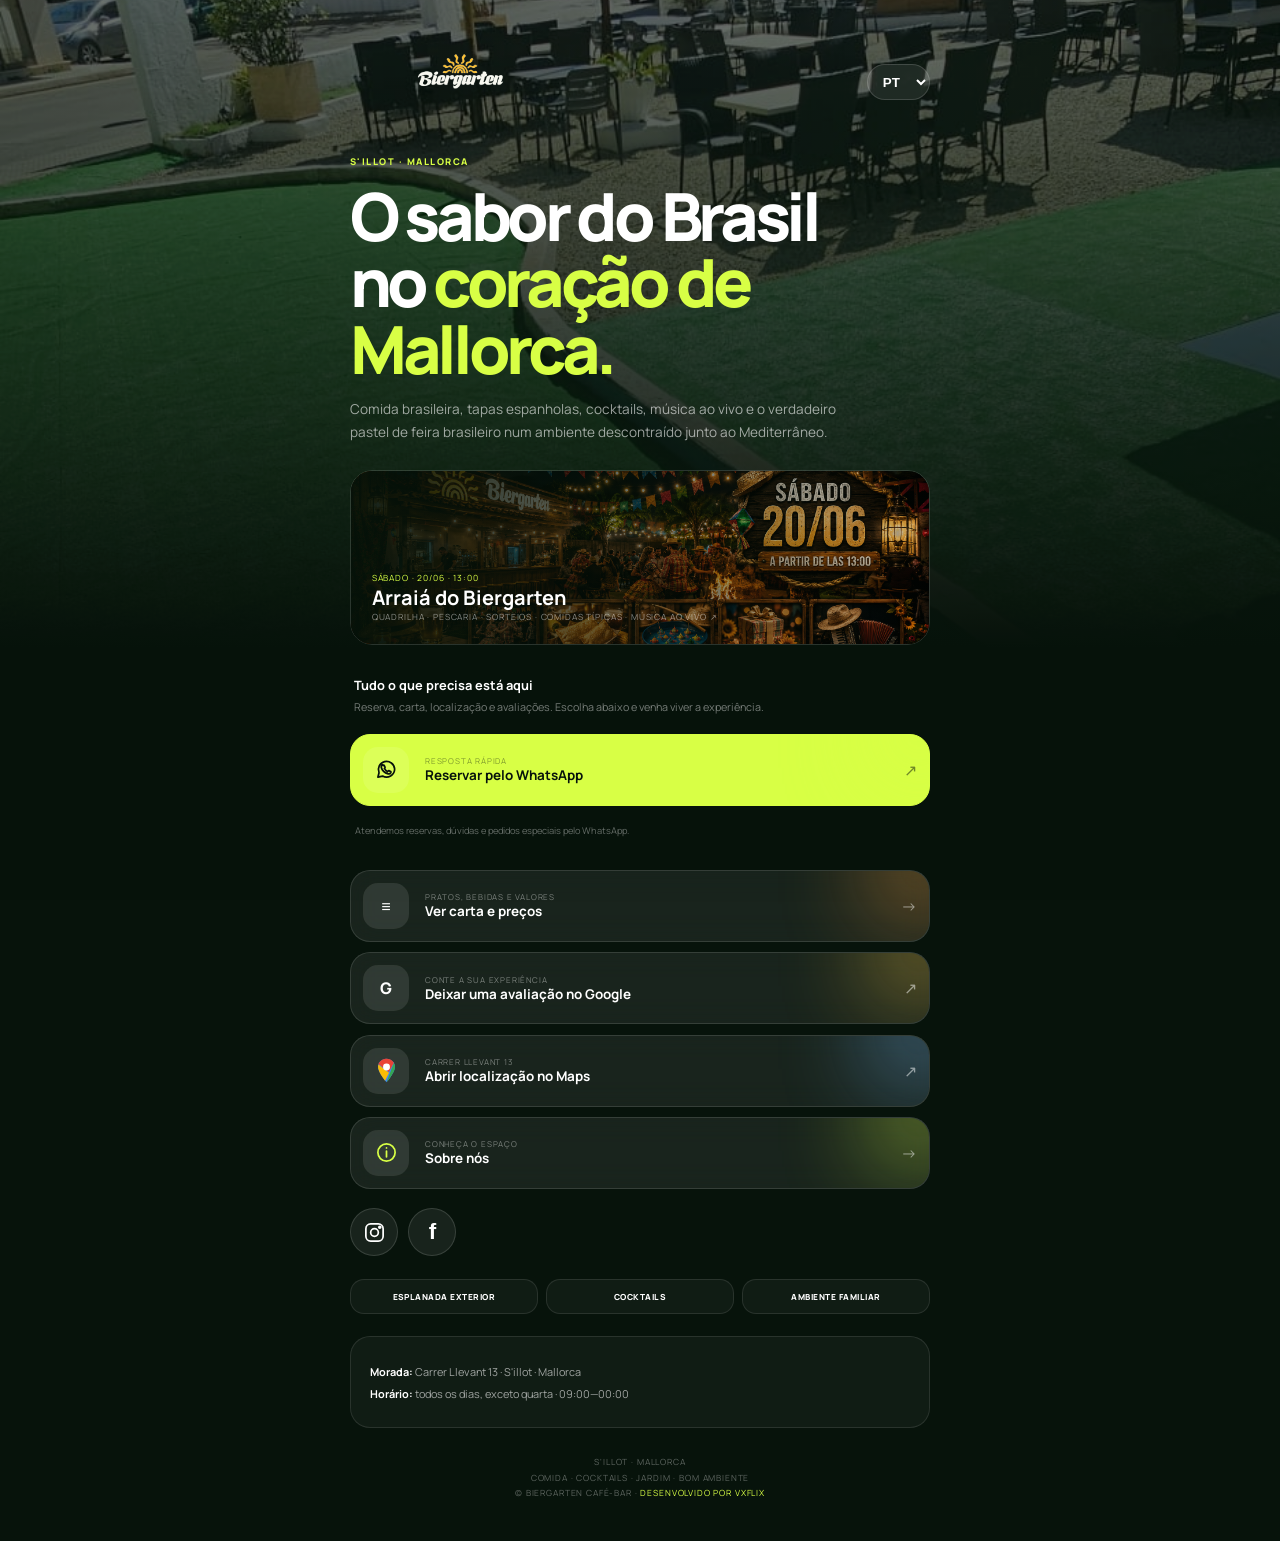
==== commit b4cabec8: "Define página premium como entrada do domínio oficial" ====
--- a/index.html
+++ b/index.html
@@ -2,174 +2,48 @@
 <html lang="pt">
 <head>
   <meta charset="UTF-8">
-  <meta name="viewport" content="width=device-width, initial-scale=1.0">
-  <meta name="description" content="Biergarten Café-Bar em S'illot, Mallorca. Comida, cocktails e bons momentos.">
-  <title>Biergarten Café-Bar | S'illot, Mallorca</title>
+  <meta name="viewport" content="width=device-width, initial-scale=1">
+  <title>Biergarten | S'illot, Mallorca</title>
   <link rel="preconnect" href="https://fonts.googleapis.com">
   <link rel="preconnect" href="https://fonts.gstatic.com" crossorigin>
-  <link href="https://fonts.googleapis.com/css2?family=Manrope:wght@400;500;600;700;800&display=swap" rel="stylesheet">
-  <link rel="stylesheet" href="styles.css">
+  <link href="https://fonts.googleapis.com/css2?family=Manrope:wght@500;600;700;800&display=swap" rel="stylesheet">
+  <style>
+    :root{--lime:#d8ff45;--night:#07130b}*{box-sizing:border-box}body{margin:0;min-height:100vh;background:var(--night);color:#fff;font-family:Manrope,sans-serif;padding:1rem}.bg{position:fixed;inset:0;background:linear-gradient(rgba(5,18,9,.52),#07130b 72%),url("images/local (1).jpeg") center/cover;opacity:.85}.page{position:relative;width:min(580px,100%);margin:auto;padding:1rem 0}.top{display:flex;align-items:center;justify-content:space-between}.logo{width:220px;height:100px;object-fit:contain}.lang{padding:.55rem .7rem;border:1px solid rgba(255,255,255,.15);border-radius:999px;background:rgba(255,255,255,.08);color:#fff;font-weight:800}.intro{padding:1rem 0 1.6rem}.eyebrow{color:var(--lime);font-size:.58rem;font-weight:800;letter-spacing:.16em;text-transform:uppercase}.intro h1{max-width:540px;margin:.8rem 0 1rem;font-size:clamp(2.5rem,9vw,4.15rem);font-weight:800;line-height:1;letter-spacing:-.065em}.intro h1 em{color:var(--lime);font-style:normal}.intro p{max-width:500px;margin:0;color:rgba(255,255,255,.6);font-size:.85rem;line-height:1.7}.events{display:flex;overflow:hidden;scroll-behavior:smooth;margin-bottom:1.5rem;border-radius:22px}.event{position:relative;isolation:isolate;flex:0 0 100%;height:175px;border-radius:22px;overflow:hidden;color:#fff;text-decoration:none;border:1px solid rgba(255,255,255,.14)}.event img{position:absolute;z-index:-2;width:100%;height:100%;object-fit:cover}.event:after{content:"";position:absolute;z-index:-1;inset:0;background:linear-gradient(90deg,rgba(5,18,9,.95),rgba(5,18,9,.15))}.event div{height:100%;padding:1.3rem;display:flex;flex-direction:column;justify-content:end}.event small,.event em{font-size:.53rem;text-transform:uppercase;letter-spacing:.1em;font-style:normal}.event small{color:var(--lime)}.event strong{font-size:1.25rem}.event em{opacity:.5}.hub{margin:0 0 1rem;padding:.25rem}.hub strong{font-size:.8rem}.hub p{margin:.3rem 0 0;color:rgba(255,255,255,.45);font-size:.67rem}.links{display:grid;gap:.65rem}.link{position:relative;overflow:hidden;display:flex;align-items:center;gap:1rem;padding:.75rem;border:1px solid rgba(255,255,255,.12);border-radius:20px;background:rgba(255,255,255,.075);backdrop-filter:blur(14px);color:#fff;text-decoration:none;transition:.25s}.link:before{content:"";position:absolute;width:100px;height:100px;right:-40px;top:-50px;background:var(--glow);filter:blur(45px);opacity:.4}.link:hover{transform:translateY(-3px);border-color:rgba(255,255,255,.35)}.link-icon{display:grid;place-items:center;flex:0 0 46px;height:46px;border-radius:15px;background:rgba(255,255,255,.1);font-weight:800}.link-icon svg,.social-round svg{width:23px;height:23px;fill:none;stroke:currentColor;stroke-width:1.8;stroke-linecap:round;stroke-linejoin:round}.link-icon .maps-pin{width:27px;height:27px;stroke:none}.link-icon .about-icon{stroke:var(--lime)}.link-text{display:grid}.link-text small{font-size:.5rem;text-transform:uppercase;letter-spacing:.1em;opacity:.42}.link-text strong{font-size:.84rem}.link i{margin-left:auto;font-style:normal;opacity:.5}.primary{background:var(--lime);color:var(--night);border-color:var(--lime);--glow:var(--lime)}.menu{--glow:#ffa23d}.google{--glow:#ffcc43}.map{--glow:#78bcff}.about{--glow:#d8ff45}.whatsapp-note{margin:.5rem .3rem 1.4rem;color:rgba(255,255,255,.38);font-size:.58rem}.social-row{display:flex;align-items:center;gap:.65rem;margin:1.2rem 0}.social-round{display:grid;place-items:center;width:48px;height:48px;border:1px solid rgba(255,255,255,.14);border-radius:50%;background:rgba(255,255,255,.07);color:#fff;text-decoration:none;transition:.2s}.social-round:hover{transform:translateY(-3px);border-color:var(--lime);color:var(--lime)}.trust{display:grid;grid-template-columns:repeat(3,1fr);gap:.5rem;margin:1.4rem 0}.trust span{padding:.7rem .35rem;border:1px solid rgba(255,255,255,.1);border-radius:14px;background:rgba(255,255,255,.04);text-align:center;font-size:.52rem;font-weight:800;text-transform:uppercase;letter-spacing:.06em}.info{padding:1.2rem;border:1px solid rgba(255,255,255,.1);border-radius:20px;background:rgba(255,255,255,.04)}.info p{margin:.45rem 0;color:rgba(255,255,255,.6);font-size:.68rem}.info b{color:#fff}.footer{padding:1.7rem .2rem .5rem;text-align:center;color:rgba(255,255,255,.35);font-size:.53rem;line-height:1.8;text-transform:uppercase;letter-spacing:.1em}.footer a{color:var(--lime);text-decoration:none}@media(max-width:450px){.logo{width:190px}.intro h1{font-size:2.75rem}.trust{gap:.35rem}.trust span{font-size:.45rem}}
+  </style>
 </head>
 <body>
-  <header class="site-header">
-    <a class="brand" href="#inicio"><img src="images/logo-dark.png" alt="Biergarten Café-Bar"></a>
-    <nav class="main-nav">
-      <a href="#inicio">Início</a><a href="#carta">Carta</a><a href="#experiencia">O espaço</a><a href="#visite">Contacto</a>
-    </nav>
-    <div class="header-actions">
-      <select id="languageSelect" aria-label="Selecionar idioma"><option value="pt">PT</option><option value="es">ES</option><option value="en">EN</option><option value="de">DE</option></select>
-      <a class="pill pill-yellow" href="https://wa.me/34622554319" target="_blank" rel="noreferrer">Reservar <span>↗</span></a>
-      <button class="nav-toggle" aria-label="Abrir menu">☰</button>
+  <div class="bg"></div>
+  <main class="page">
+    <div class="top"><img class="logo" src="images/logo-dark.png" alt="Biergarten"><select class="lang"><option value="pt">PT</option><option value="es">ES</option><option value="en">EN</option><option value="de">DE</option></select></div>
+    <section class="intro"><span class="eyebrow">S'illot · Mallorca</span><h1>O sabor do Brasil no <em>coração de Mallorca.</em></h1><p>Comida brasileira, tapas espanholas, cocktails, música ao vivo e o verdadeiro pastel de feira brasileiro num ambiente descontraído junto ao Mediterrâneo.</p></section>
+    <div class="events">
+      <a class="event" href="https://wa.me/34622554319?text=Olá%2C%20quero%20mais%20informações%20sobre%20o%20Arraiá%20do%20Biergarten." target="_blank"><img src="images/evento-arraia-20-06.png" alt="Arraiá do Biergarten"><div><small>Sábado · 20/06 · 13:00</small><strong>Arraiá do Biergarten</strong><em>Quadrilha · Pescaria · Sorteios · Comidas típicas · Música ao vivo ↗</em></div></a>
+      <a class="event" href="https://wa.me/34622554319?text=Olá%2C%20quero%20reservar%20para%20o%20Show%20Especial%20de%2027%2F06." target="_blank"><img src="images/evento-show-especial-27-06.png" alt="Show Especial com Renatinho da Bahia e Alê Brito"><div><small>Sexta · 27/06 · 18:00</small><strong>Renatinho da Bahia & Alê Brito</strong><em>Samba · Boa gastronomia · Drinks especiais ↗</em></div></a>
+      <a class="event" href="https://wa.me/34622554319?text=Olá%2C%20quero%20fazer%20um%20pedido%20de%20marmitex." target="_blank"><img src="images/promo-marmitex-delivery.png" alt="Marmitex e delivery Biergarten"><div><small>Sextas, sábados e domingos</small><strong>Marmitex aos fins de semana</strong><em>Feijoada · Coxinhas · Pastéis · Pratos brasileiros ↗</em></div></a>
     </div>
-  </header>
-
-  <main>
-    <section class="events-rail" aria-label="Próximos eventos">
-      <div class="rail-head">
-        <div><span class="live-dot"></span><strong>Próximos eventos</strong></div>
-        <div class="rail-tools"><div class="carousel-progress"><span></span></div><div class="rail-nav"><button class="rail-prev" aria-label="Anterior">←</button><button class="rail-next" aria-label="Seguinte">→</button></div></div>
-      </div>
-      <div class="event-track">
-        <a class="event-card event-featured event-arraia" href="https://wa.me/34622554319?text=Olá%2C%20quero%20mais%20informações%20sobre%20o%20Arraiá%20do%20Biergarten." target="_blank">
-          <img src="images/evento-arraia-20-06.png" alt="Arraiá do Biergarten"><span class="event-date">Sábado · 20/06 · 13:00</span><div><small>Próximo evento</small><strong>Arraiá do Biergarten</strong><em>Quadrilha · Pescaria · Sorteios · Comidas típicas · Música ao vivo ↗</em></div>
-        </a>
-        <a class="event-card event-featured event-show" href="https://wa.me/34622554319?text=Olá%2C%20quero%20reservar%20para%20o%20Show%20Especial%20de%2027%2F06." target="_blank">
-          <img src="images/evento-show-especial-27-06.png" alt="Show Especial com Renatinho da Bahia e Alê Brito"><span class="event-date">Sexta · 27/06 · 18:00</span><div><small>Show especial</small><strong>Renatinho da Bahia & Alê Brito</strong><em>Samba · Boa gastronomia · Drinks especiais ↗</em></div>
-        </a>
-        <a class="event-card event-featured promo-marmitex" href="https://wa.me/34622554319?text=Olá%2C%20quero%20fazer%20um%20pedido%20de%20marmitex." target="_blank">
-          <img src="images/promo-marmitex-delivery.png" alt="Marmitex e delivery Biergarten"><span class="event-date">Sextas, sábados e domingos</span><div><small>Novidade no Biergarten</small><strong>Marmitex aos fins de semana</strong><p>Comida brasileira pronta para levar ou receber em casa.</p><em>Feijoada · Coxinhas · Pastéis · Pratos brasileiros</em><b>Pedir pelo WhatsApp ↗</b></div>
-        </a>
-      </div>
-    </section>
-
-    <section class="featured-event-info">
-      <div class="featured-event-title"><span>Evento em destaque</span><h2>Arraiá do Biergarten</h2><p>Uma tarde inesquecível com tudo o que uma festa junina tem de melhor.</p></div>
-      <div class="featured-event-facts">
-        <article><small>Data e horário</small><strong>Sábado · 20/06</strong><span>A partir das 13:00</span></article>
-        <article class="artist-highlight"><small>Atração · DJ</small><strong>DJ Fizileiro</strong><span>Tocando todos os ritmos</span></article>
-        <article class="artist-highlight"><small>Atração · Sertanejo</small><strong>Filipe Ferreira & Marlon Carvalho</strong><span>O melhor do sertanejo</span></article>
-        <article class="artist-highlight"><small>Atração · Forró & Piseiro</small><strong>Trio Brazuca</strong><span>Os melhores do forró e piseiro</span></article>
-        <article><small>Experiência</small><strong>Festa junina completa</strong><span>Quadrilha · Pescaria · Barraca do beijo · Sorteios · Comidas típicas</span></article>
-        <article><small>Local</small><strong>Biergarten Café-Bar</strong><span>Carrer Llevant 13 · S'illot</span></article>
-      </div>
-      <a class="pill pill-yellow" href="https://wa.me/34622554319?text=Olá%2C%20quero%20mais%20informações%20sobre%20o%20Arraiá%20do%20Biergarten." target="_blank">Quero participar <span>↗</span></a>
-    </section>
-
-    <section id="inicio" class="hero">
-      <img class="hero-bg" src="images/local (3).jpeg" alt="Biergarten Café-Bar">
-      <div class="hero-overlay"></div>
-      <div class="hero-copy">
-        <div class="status"><span></span> S'illot · Mallorca</div>
-        <h1>O seu lugar<br>para <em>desligar.</em></h1>
-        <p>Comida feita para partilhar, cocktails ao sol e um jardim onde o tempo passa diferente.</p>
-        <div class="hero-actions"><a class="pill pill-yellow" href="#carta">Explorar a carta <span>↓</span></a><a class="pill pill-glass" href="https://wa.me/34622554319" target="_blank">Reservar mesa <span>↗</span></a></div>
-      </div>
-      <div class="hero-meta"><span>Aberto hoje</span><strong>09:00 — 00:00</strong></div>
-    </section>
-
-    <section class="social-bar">
-      <a class="social-button instagram" href="https://www.instagram.com/biergarten_sillot/" target="_blank" rel="noreferrer">
-        <span class="social-icon"><svg viewBox="0 0 24 24"><rect x="3" y="3" width="18" height="18" rx="5"/><circle cx="12" cy="12" r="4"/><circle cx="17.5" cy="6.5" r="1"/></svg></span><span><small>Siga o dia a dia</small><strong>Instagram</strong></span><i>↗</i>
-      </a>
-      <a class="social-button whatsapp" href="https://wa.me/34622554319" target="_blank" rel="noreferrer">
-        <span class="social-icon"><svg viewBox="0 0 24 24"><path d="M20.5 11.5a8.5 8.5 0 0 1-12.6 7.4L3 20l1.2-4.6A8.5 8.5 0 1 1 20.5 11.5Z"/><path d="M8.2 7.8c.5-.7 1.2-.4 1.5.2l.8 1.8c.1.3-.4.9-.7 1.1.8 1.5 1.9 2.6 3.4 3.3.3-.2.8-1.1 1.2-1l1.8.8c.5.2.5.7.3 1.2-.5 1.1-1.6 1.6-2.8 1.3-3.8-.9-6.3-3.4-7.2-6.8-.3-1.2.2-2.3.9-3.1Z"/></svg></span><span><small>Resposta rápida</small><strong>WhatsApp</strong></span><i>↗</i>
-      </a>
-      <a class="social-button google" href="https://share.google/HWqYhRmyLR4mfaoDF" target="_blank" rel="noreferrer">
-        <span class="social-icon google-g">G</span><span><small>Veja e deixe a sua nota</small><strong>Google Reviews</strong></span><i>↗</i>
-      </a>
-      <a class="social-button facebook" href="https://www.facebook.com/" target="_blank" rel="noreferrer">
-        <span class="social-icon facebook-f">f</span><span><small>Fique por dentro</small><strong>Facebook</strong></span><i>↗</i>
-      </a>
-    </section>
-
-    <section class="reviews-section">
-      <div class="reviews-score">
-        <span class="google-word"><b>G</b>oogle Reviews</span>
-        <div class="score-line"><strong>5.0</strong><div><span class="stars">★★★★★</span><small>Clientes felizes no Google</small></div></div>
-        <p>Boas experiências merecem ser partilhadas. Veja o que os nossos clientes dizem e conte-nos como foi a sua visita.</p>
-        <a class="pill pill-yellow" href="https://share.google/HWqYhRmyLR4mfaoDF" target="_blank">Ver avaliações <span>↗</span></a>
-      </div>
-      <div class="review-cards">
-        <article><div class="stars">★★★★★</div><p>Atendimento, ambiente e comida entre os pontos mais elogiados.</p><div class="review-author"><b>Destaques dos clientes</b><small>Avaliações Google</small></div></article>
-        <article><div class="stars">★★★★★</div><p>Experiências cinco estrelas num jardim para aproveitar Mallorca sem pressa.</p><div class="review-author"><b>Experiência Biergarten</b><small>Avaliações Google</small></div></article>
-      </div>
-    </section>
-
-    <section id="experiencia" class="section experience">
-      <div class="section-title">
-        <span>01 · O Biergarten</span>
-        <h2>Um pequeno refúgio<br><b>com alma de Mallorca.</b></h2>
-      </div>
-      <div class="experience-grid">
-        <div class="experience-lead"><p>Do primeiro café ao último cocktail, tudo aqui foi pensado para encontros sem pressa.</p><a class="round-link" href="#visite">Conhecer o espaço <span>↘</span></a></div>
-        <img class="space-main" src="images/local (1).jpeg" alt="Jardim do Biergarten">
-        <img class="space-detail" src="images/local (10).jpeg" alt="Bar do Biergarten">
-      </div>
-    </section>
-
-    <section id="carta" class="menu-section">
-      <div class="menu-hero">
-        <span>02 · A carta completa</span>
-        <h2>Escolha o seu<br><b>próximo favorito.</b></h2>
-        <p>Todos os pratos e bebidas, organizados para consultar sem sair do site.</p>
-      </div>
-      <div class="menu-shell">
-        <div class="menu-tabs" role="tablist">
-          <button class="menu-tab active" data-menu="desayuno">Café da manhã · Novo</button><button class="menu-tab" data-menu="comer">Para comer</button><button class="menu-tab" data-menu="beber">Para beber</button><button class="menu-tab" data-menu="doce">Doces & café</button>
-        </div>
-        <div class="menu-panel active breakfast-panel" data-panel="desayuno">
-          <div class="menu-category"><header><span>Novo</span><h3>Pastelaria doce</h3></header><div class="menu-items">
-            <p><span><b>Croissant</b></span><strong>2,00 €</strong></p><p><span><b>Napolitana de chocolate</b></span><strong>2,00 €</strong></p><p><span><b>Magdalena</b></span><strong>1,20 €</strong></p>
-          </div></div>
-          <div class="menu-category"><header><span>Novo</span><h3>Tostas</h3></header><div class="menu-items">
-            <p><span><b>Tosta com azeite</b></span><strong>2,20 €</strong></p><p><span><b>Tosta com tomate</b></span><strong>2,20 €</strong></p><p><span><b>Manteiga e compota</b></span><strong>2,20 €</strong></p><p><span><b>Abacate e salmão fumado</b></span><strong>6,50 €</strong></p>
-          </div></div>
-          <div class="menu-category"><header><span>Novo</span><h3>Sanduíches</h3></header><div class="menu-items">
-            <p><span><b>Sanduíche mista</b></span><strong>3,50 €</strong></p><p><span><b>Sanduíche de queijo</b></span><strong>3,00 €</strong></p><p><span><b>Sanduíche de fiambre</b></span><strong>3,00 €</strong></p>
-          </div></div>
-          <div class="menu-category"><header><span>Novo</span><h3>Bocadillos quentes</h3></header><div class="menu-items">
-            <p><span><b>Lombo</b><small>Meio / inteiro</small></span><strong>3,90 / 7,00 €</strong></p><p><span><b>Lombo e queijo</b><small>Meio / inteiro</small></span><strong>4,20 / 7,50 €</strong></p><p><span><b>Lombo, queijo e bacon</b><small>Meio / inteiro</small></span><strong>4,50 / 7,80 €</strong></p><p><span><b>Frango</b><small>Meio / inteiro</small></span><strong>4,00 / 7,00 €</strong></p><p><span><b>Frango e queijo</b><small>Meio / inteiro</small></span><strong>4,20 / 7,50 €</strong></p><p><span><b>Frango, queijo e bacon</b><small>Meio / inteiro</small></span><strong>4,50 / 7,80 €</strong></p><p><span><b>Tortilla e queijo</b><small>Meio / inteiro</small></span><strong>4,50 / 7,50 €</strong></p>
-          </div></div>
-          <div class="menu-category"><header><span>Novo</span><h3>Bocadillos frios</h3></header><div class="menu-items">
-            <p><span><b>Queijo</b><small>Meio / inteiro</small></span><strong>4,00 / 7,00 €</strong></p><p><span><b>Fiambre e queijo</b><small>Meio / inteiro</small></span><strong>4,00 / 7,50 €</strong></p><p><span><b>Atum e queijo</b><small>Meio / inteiro</small></span><strong>4,40 / 7,50 €</strong></p><p><span><b>Serrano e queijo</b><small>Meio / inteiro</small></span><strong>4,80 / 7,30 €</strong></p><p><span><b>Salmão fumado</b><small>Meio / inteiro</small></span><strong>5,00 / 8,00 €</strong></p><p><span><b>Anchovas</b><small>Meio / inteiro</small></span><strong>4,50 / 7,50 €</strong></p>
-          </div></div>
-        </div>
-        <div class="menu-panel" data-panel="comer">
-          <div class="menu-category"><header><span>01</span><h3>Tapas</h3></header><div class="menu-items">
-            <p><span><b>Chipirones</b><small>Rebozados y fritos</small></span><strong>12,00 €</strong></p><p><span><b>Calamar a la romana</b><small>Calamares rebozados y fritos</small></span><strong>12,50 €</strong></p><p><span><b>Gambas al ajillo</b><small>Aceite, ajo y guindilla</small></span><strong>15,00 €</strong></p><p><span><b>Bruschetta queso de cabra</b><small>Tomate, albahaca, miel y queso</small></span><strong>10,50 €</strong></p><p><span><b>Bruschetta de tomate</b><small>Tomate y albahaca</small></span><strong>8,00 €</strong></p><p><span><b>Mejillones a la marinera</b><small>En salsa de tomate</small></span><strong>15,00 €</strong></p><p><span><b>Alitas picantes</b></span><strong>10,50 €</strong></p><p><span><b>Pescado frito</b><small>Vinagreta, arroz y farofa</small></span><strong>18,00 €</strong></p><p><span><b>Pan y alioli</b></span><strong>3,00 €</strong></p><p><span><b>Patatas fritas</b></span><strong>4,00 €</strong></p>
-          </div></div>
-          <div class="menu-category"><header><span>02</span><h3>Carnes</h3></header><div class="menu-items">
-            <p><span><b>Entrecot de ternera</b><small>Patatas fritas y ensalada</small></span><strong>18,00 €</strong></p><p><span><b>Pechuga de pollo</b><small>A la plancha</small></span><strong>14,00 €</strong></p><p><span><b>Escalope de cerdo</b></span><strong>14,00 €</strong></p><p><span><b>Escalope de pollo</b></span><strong>14,00 €</strong></p><p><span><b>Cordón blue</b><small>Jamón york y queso</small></span><strong>16,00 €</strong></p><p><span><b>Picaña</b><small>Patatas fritas y ensalada</small></span><strong>15,00 €</strong></p><p><span><b>Pechuga de pollo grellada</b></span><strong>14,00 €</strong></p>
-          </div></div>
-          <div class="menu-category"><header><span>03</span><h3>Pasta & ensaladas</h3></header><div class="menu-items">
-            <p><span><b>Espaguetis gambas</b><small>Ajo, guindilla y parmesano</small></span><strong>15,00 €</strong></p><p><span><b>Espaguetis frutti di mare</b></span><strong>16,00 €</strong></p><p><span><b>Espaguetis aglio olio</b></span><strong>14,00 €</strong></p><p><span><b>Ensalada mixta</b></span><strong>10,00 €</strong></p><p><span><b>Ensalada queso de cabra</b></span><strong>15,00 €</strong></p><p><span><b>Ensalada langostino y pollo</b></span><strong>17,00 €</strong></p><p><span><b>Ensalada salmón ahumado</b></span><strong>15,00 €</strong></p>
-          </div></div>
-          <div class="menu-category"><header><span>04</span><h3>Hamburguesas & infantil</h3></header><div class="menu-items">
-            <p><span><b>Hamburguesa queso de cabra</b><small>Queso de cabra y bacon</small></span><strong>13,00 €</strong></p><p><span><b>Hamburguesa completa</b><small>Queso, huevo, bacon y ensalada</small></span><strong>10,00 €</strong></p><p><span><b>Hamburguesa queso</b></span><strong>7,00 €</strong></p><p><span><b>Croquetas de pollo</b></span><strong>7,00 €</strong></p><p><span><b>Merluza rebozada</b></span><strong>8,00 €</strong></p><p><span><b>Nuggets de pollo</b></span><strong>8,00 €</strong></p><p><span><b>Espaguetis para niños</b></span><strong>7,50 €</strong></p>
-          </div></div>
-        </div>
-        <div class="menu-panel" data-panel="beber">
-          <div class="menu-category"><header><span>01</span><h3>Cerveza & vino</h3></header><div class="menu-items"><p><span><b>Heineken</b></span><strong>2,50 €</strong></p><p><span><b>Coronita</b></span><strong>3,50 €</strong></p><p><span><b>Caña pequeña</b></span><strong>2,00 €</strong></p><p><span><b>Caña mediana</b></span><strong>2,50 €</strong></p><p><span><b>Jarra</b></span><strong>4,00 €</strong></p><p><span><b>Copa de vino</b><small>Tinto, blanco o rosado</small></span><strong>4,00 €</strong></p><p><span><b>Tinto de verano</b></span><strong>4,00 €</strong></p></div></div>
-          <div class="menu-category"><header><span>02</span><h3>Combinados</h3></header><div class="menu-items"><p><span><b>Ron</b></span><strong>7,00 €</strong></p><p><span><b>Gin</b></span><strong>7,00 €</strong></p><p><span><b>Whiskey</b></span><strong>7,50 €</strong></p><p><span><b>Vodka</b></span><strong>8,00 €</strong></p><p><span><b>Martini</b></span><strong>5,00 €</strong></p><p><span><b>Fernet Blanco</b></span><strong>5,00 €</strong></p><p><span><b>Campari</b></span><strong>8,00 €</strong></p></div></div>
-          <div class="menu-category"><header><span>03</span><h3>Zumos & refrescos</h3></header><div class="menu-items"><p><span><b>Naranja natural</b></span><strong>5,00 €</strong></p><p><span><b>Zumos</b><small>Naranja, piña, manzana o melocotón</small></span><strong>2,00 €</strong></p><p><span><b>Coca-Cola</b></span><strong>2,50 €</strong></p><p><span><b>Fanta / Nestea / Aquarius</b></span><strong>2,50 €</strong></p><p><span><b>Agua</b></span><strong>2,00 €</strong></p><p><span><b>Guaraná</b></span><strong>2,20 €</strong></p><p><span><b>Red Bull</b></span><strong>3,00 €</strong></p></div></div>
-        </div>
-        <div class="menu-panel" data-panel="doce">
-          <div class="menu-category"><header><span>01</span><h3>Postres</h3></header><div class="menu-items"><p><span><b>Tarta de chocolate</b></span><strong>5,00 €</strong></p><p><span><b>Tarta de arándanos y queso</b></span><strong>5,00 €</strong></p><p><span><b>Mousse de maracuyá</b></span><strong>6,00 €</strong></p><p><span><b>Tiramisú</b></span><strong>6,00 €</strong></p><p><span><b>Helado</b><small>Fresa, chocolate o vainilla</small></span><strong>3,00 €</strong></p></div></div>
-          <div class="menu-category"><header><span>02</span><h3>Cafés</h3></header><div class="menu-items"><p><span><b>Expresso</b></span><strong>1,50 €</strong></p><p><span><b>Doble expresso</b></span><strong>2,50 €</strong></p><p><span><b>Café con leche</b></span><strong>2,20 €</strong></p><p><span><b>Cortado</b></span><strong>1,70 €</strong></p><p><span><b>Latte macchiato</b></span><strong>4,00 €</strong></p><p><span><b>Carajillo</b></span><strong>3,00 €</strong></p><p><span><b>Café helado</b></span><strong>6,00 €</strong></p></div></div>
-          <div class="menu-category"><header><span>03</span><h3>Tés</h3></header><div class="menu-items"><p><span><b>Manzanilla</b></span><strong>2,00 €</strong></p><p><span><b>Té verde</b></span><strong>2,00 €</strong></p><p><span><b>Té rojo</b></span><strong>2,00 €</strong></p><p><span><b>Té negro</b></span><strong>2,00 €</strong></p><p><span><b>Rooibos</b></span><strong>2,00 €</strong></p><p><span><b>Frutas del bosque</b></span><strong>2,00 €</strong></p><p><span><b>Poleo menta</b></span><strong>2,00 €</strong></p></div></div>
-        </div>
-      </div>
-    </section>
-
-    <section class="photo-strip"><img src="images/comida (5).jpeg" alt=""><img src="images/comida (10).jpeg" alt=""><img src="images/comida (14).jpeg" alt=""><img src="images/comida (18).jpeg" alt=""></section>
-
-    <section id="visite" class="visit">
-      <div class="visit-info"><img src="images/logo-dark.png" alt="Biergarten"><span>03 · Venha visitar</span><h2>Boa comida.<br>Bons encontros.</h2><div class="visit-lines"><p><small>Morada</small>Carrer Llevant 13, S'illot, Mallorca</p><p><small>Horário</small>Todos os dias, exceto quarta · 09:00—00:00</p><p><small>Reservas</small>+34 622 554 319</p></div><a class="pill pill-yellow" href="https://www.google.com/maps/search/?api=1&query=Carrer+Llevant+13+S%27illot+Mallorca" target="_blank">Como chegar <span>↗</span></a></div>
-      <iframe title="Localização do Biergarten" src="https://www.google.com/maps?q=Carrer+Llevant+13,+S%27illot,+Mallorca&z=16&output=embed" loading="lazy" allowfullscreen></iframe>
-    </section>
+    <div class="hub"><strong>Tudo o que precisa está aqui</strong><p>Reserva, carta, localização e avaliações. Escolha abaixo e venha viver a experiência.</p></div>
+    <div class="links">
+      <a class="link primary" href="https://wa.me/34622554319" target="_blank"><span class="link-icon"><svg viewBox="0 0 24 24"><path d="M20.5 11.5a8.5 8.5 0 0 1-12.6 7.4L3 20l1.2-4.6A8.5 8.5 0 1 1 20.5 11.5Z"/><path d="M8.2 7.8c.5-.7 1.2-.4 1.5.2l.8 1.8c.1.3-.4.9-.7 1.1.8 1.5 1.9 2.6 3.4 3.3.3-.2.8-1.1 1.2-1l1.8.8c.5.2.5.7.3 1.2-.5 1.1-1.6 1.6-2.8 1.3-3.8-.9-6.3-3.4-7.2-6.8-.3-1.2.2-2.3.9-3.1Z"/></svg></span><span class="link-text"><small>Resposta rápida</small><strong>Reservar pelo WhatsApp</strong></span><i>↗</i></a>
+      <p class="whatsapp-note">Atendemos reservas, dúvidas e pedidos especiais pelo WhatsApp.</p>
+      <a class="link menu" href="carta.html"><span class="link-icon">≡</span><span class="link-text"><small>Pratos, bebidas e valores</small><strong>Ver carta e preços</strong></span><i>→</i></a>
+      <a class="link google" href="https://share.google/HWqYhRmyLR4mfaoDF" target="_blank"><span class="link-icon">G</span><span class="link-text"><small>Conte a sua experiência</small><strong>Deixar uma avaliação no Google</strong></span><i>↗</i></a>
+      <a class="link map" href="https://www.google.com/maps/search/?api=1&query=Carrer+Llevant+13+S%27illot+Mallorca" target="_blank"><span class="link-icon"><svg class="maps-pin" viewBox="0 0 32 32"><path fill="#4285F4" d="M16 2C10.5 2 6 6.3 6 11.7c0 7.2 10 18.3 10 18.3s10-11.1 10-18.3C26 6.3 21.5 2 16 2Z"/><path fill="#34A853" d="M16 30s10-11.1 10-18.3c0-1.8-.5-3.5-1.3-4.9L16 30Z"/><path fill="#FBBC04" d="M6 11.7C6 17 11.4 24.5 14.3 28L19 18.8 6.4 9c-.3.9-.4 1.8-.4 2.7Z"/><path fill="#EA4335" d="M24.7 6.8A10.1 10.1 0 0 0 16 2C11.7 2 8 4.6 6.4 8.2l12.5 9.7 5.8-11.1Z"/><circle cx="16" cy="11.8" r="4.1" fill="#fff"/></svg></span><span class="link-text"><small>Carrer Llevant 13</small><strong>Abrir localização no Maps</strong></span><i>↗</i></a>
+      <a class="link about" href="site.html"><span class="link-icon"><svg class="about-icon" viewBox="0 0 24 24"><circle cx="12" cy="12" r="9"/><path d="M12 10.5v6"/><path d="M12 7.2h.01"/></svg></span><span class="link-text"><small>Conheça o espaço</small><strong>Sobre nós</strong></span><i>→</i></a>
+    </div>
+    <div class="social-row"><a class="social-round" href="https://www.instagram.com/biergarten_sillot/" target="_blank" aria-label="Instagram"><svg viewBox="0 0 24 24"><rect x="3" y="3" width="18" height="18" rx="5"/><circle cx="12" cy="12" r="4"/><circle cx="17.5" cy="6.5" r="1"/></svg></a><a class="social-round" href="https://www.facebook.com/" target="_blank" aria-label="Facebook"><b style="font:800 1.4rem Arial">f</b></a></div>
+    <div class="trust"><span>Esplanada exterior</span><span>Cocktails</span><span>Ambiente familiar</span></div>
+    <div class="info"><p><b>Morada:</b> Carrer Llevant 13 · S'illot · Mallorca</p><p><b>Horário:</b> todos os dias, exceto quarta · 09:00—00:00</p></div>
+    <div class="footer">S'illot · Mallorca<br>Comida · Cocktails · Jardim · Bom ambiente<br>© Biergarten Café-Bar · <a href="https://vxflix.com" target="_blank">Desenvolvido por VXFLIX</a></div>
   </main>
-
-  <footer><img src="images/logo-dark.png" alt="Biergarten"><div><a href="https://www.instagram.com/biergarten_sillot/" target="_blank">Instagram</a><a href="https://wa.me/34622554319" target="_blank">WhatsApp</a><a href="links.html">Link da bio</a></div><small>© <span id="year"></span> Biergarten Café-Bar</small></footer>
-  <script src="script.js"></script>
+  <script>
+    const events=document.querySelector(".events");let pos=0;setInterval(()=>{pos=(pos+1)%events.children.length;events.scrollTo({left:events.children[pos].offsetLeft-events.offsetLeft,behavior:"smooth"})},5000);
+    const translations={
+      es:["El sabor de Brasil en el <em>corazón de Mallorca.</em>","Comida brasileña, tapas españolas, cócteles, música en vivo y el auténtico pastel de feria brasileño en un ambiente relajado junto al Mediterráneo.","Todo lo que necesitas está aquí","Reserva, carta, ubicación y opiniones. Elige abajo y ven a vivir la experiencia.","Respuesta rápida","Reservar por WhatsApp","Platos, bebidas y precios","Ver carta y precios","Cuéntanos tu experiencia","Dejar una reseña en Google","Carrer Llevant 13","Abrir ubicación en Maps","Conoce el espacio","Sobre nosotros","Terraza exterior","Cócteles","Ambiente familiar",["Sábado · 20/06 · 13:00","Arraiá do Biergarten","Cuadrilla · Pesca · Sorteos · Comidas típicas · Música en vivo ↗","Viernes · 27/06 · 18:00","Renatinho da Bahia & Alê Brito","Samba · Buena gastronomía · Bebidas especiales ↗","Viernes, sábados y domingos","Marmitex los fines de semana","Feijoada · Coxinhas · Pasteles brasileños · Platos brasileños ↗"]],
+      en:["The taste of Brazil in the <em>heart of Mallorca.</em>","Brazilian food, Spanish tapas, cocktails, live music and authentic Brazilian pastel in a relaxed setting by the Mediterranean.","Everything you need is here","Bookings, menu, location and reviews. Choose below and come enjoy the experience.","Quick reply","Book via WhatsApp","Food, drinks and prices","View menu and prices","Tell us about your visit","Leave a Google review","Carrer Llevant 13","Open location in Maps","Discover the space","About us","Outdoor terrace","Cocktails","Family friendly",["Saturday · 20/06 · 13:00","Biergarten Brazilian June Festival","Traditional dance · Games · Giveaways · Typical food · Live music ↗","Friday · 27/06 · 18:00","Renatinho da Bahia & Alê Brito","Samba · Great food · Special drinks ↗","Fridays, Saturdays and Sundays","Weekend Brazilian meal boxes","Feijoada · Coxinhas · Brazilian pastels · Brazilian dishes ↗"]],
+      de:["Der Geschmack Brasiliens im <em>Herzen Mallorcas.</em>","Brasilianisches Essen, spanische Tapas, Cocktails, Live-Musik und authentische brasilianische Pastéis in entspannter mediterraner Atmosphäre.","Alles, was du brauchst","Reservierung, Speisekarte, Standort und Bewertungen. Wähle unten und erlebe den Biergarten.","Schnelle Antwort","Über WhatsApp reservieren","Speisen, Getränke und Preise","Speisekarte und Preise","Erzähle von deinem Besuch","Google-Bewertung abgeben","Carrer Llevant 13","Standort in Maps öffnen","Entdecke den Ort","Über uns","Außenterrasse","Cocktails","Familienfreundlich",["Samstag · 20/06 · 13:00","Brasilianisches Junifest im Biergarten","Traditioneller Tanz · Spiele · Verlosungen · Typisches Essen · Live-Musik ↗","Freitag · 27/06 · 18:00","Renatinho da Bahia & Alê Brito","Samba · Gutes Essen · Besondere Drinks ↗","Freitags, samstags und sonntags","Brasilianische Gerichte am Wochenende","Feijoada · Coxinhas · Brasilianische Pastéis · Brasilianische Gerichte ↗"]]
+    };
+    const pt=["O sabor do Brasil no <em>coração de Mallorca.</em>","Comida brasileira, tapas espanholas, cocktails, música ao vivo e o verdadeiro pastel de feira brasileiro num ambiente descontraído junto ao Mediterrâneo.","Tudo o que precisa está aqui","Reserva, carta, localização e avaliações. Escolha abaixo e venha viver a experiência.","Resposta rápida","Reservar pelo WhatsApp","Pratos, bebidas e valores","Ver carta e preços","Conte a sua experiência","Deixar uma avaliação no Google","Carrer Llevant 13","Abrir localização no Maps","Conheça o espaço","Sobre nós","Esplanada exterior","Cocktails","Ambiente familiar",["Sábado · 20/06 · 13:00","Arraiá do Biergarten","Quadrilha · Pescaria · Sorteios · Comidas típicas · Música ao vivo ↗","Sexta · 27/06 · 18:00","Renatinho da Bahia & Alê Brito","Samba · Boa gastronomia · Drinks especiais ↗","Sextas, sábados e domingos","Marmitex aos fins de semana","Feijoada · Coxinhas · Pastéis · Pratos brasileiros ↗"]];
+    const lang=document.querySelector(".lang");function setLang(l){const t=l==="pt"?pt:translations[l]||pt;document.documentElement.lang=l;document.querySelector(".intro h1").innerHTML=t[0];document.querySelector(".intro p").textContent=t[1];document.querySelector(".hub strong").textContent=t[2];document.querySelector(".hub p").textContent=t[3];const sm=document.querySelectorAll(".link-text small"),st=document.querySelectorAll(".link-text strong");[t[4],t[6],t[8],t[10],t[12]].forEach((v,i)=>sm[i].textContent=v);[t[5],t[7],t[9],t[11],t[13]].forEach((v,i)=>st[i].textContent=v);document.querySelectorAll(".trust span").forEach((e,i)=>e.textContent=t[14+i]);document.querySelectorAll(".event div small,.event div strong,.event div em").forEach((e,i)=>e.textContent=t[17][i]);localStorage.setItem("biergarten-language",l)}lang.value=localStorage.getItem("biergarten-language")||"pt";setLang(lang.value);lang.addEventListener("change",e=>setLang(e.target.value));
+  </script>
 </body>
 </html>
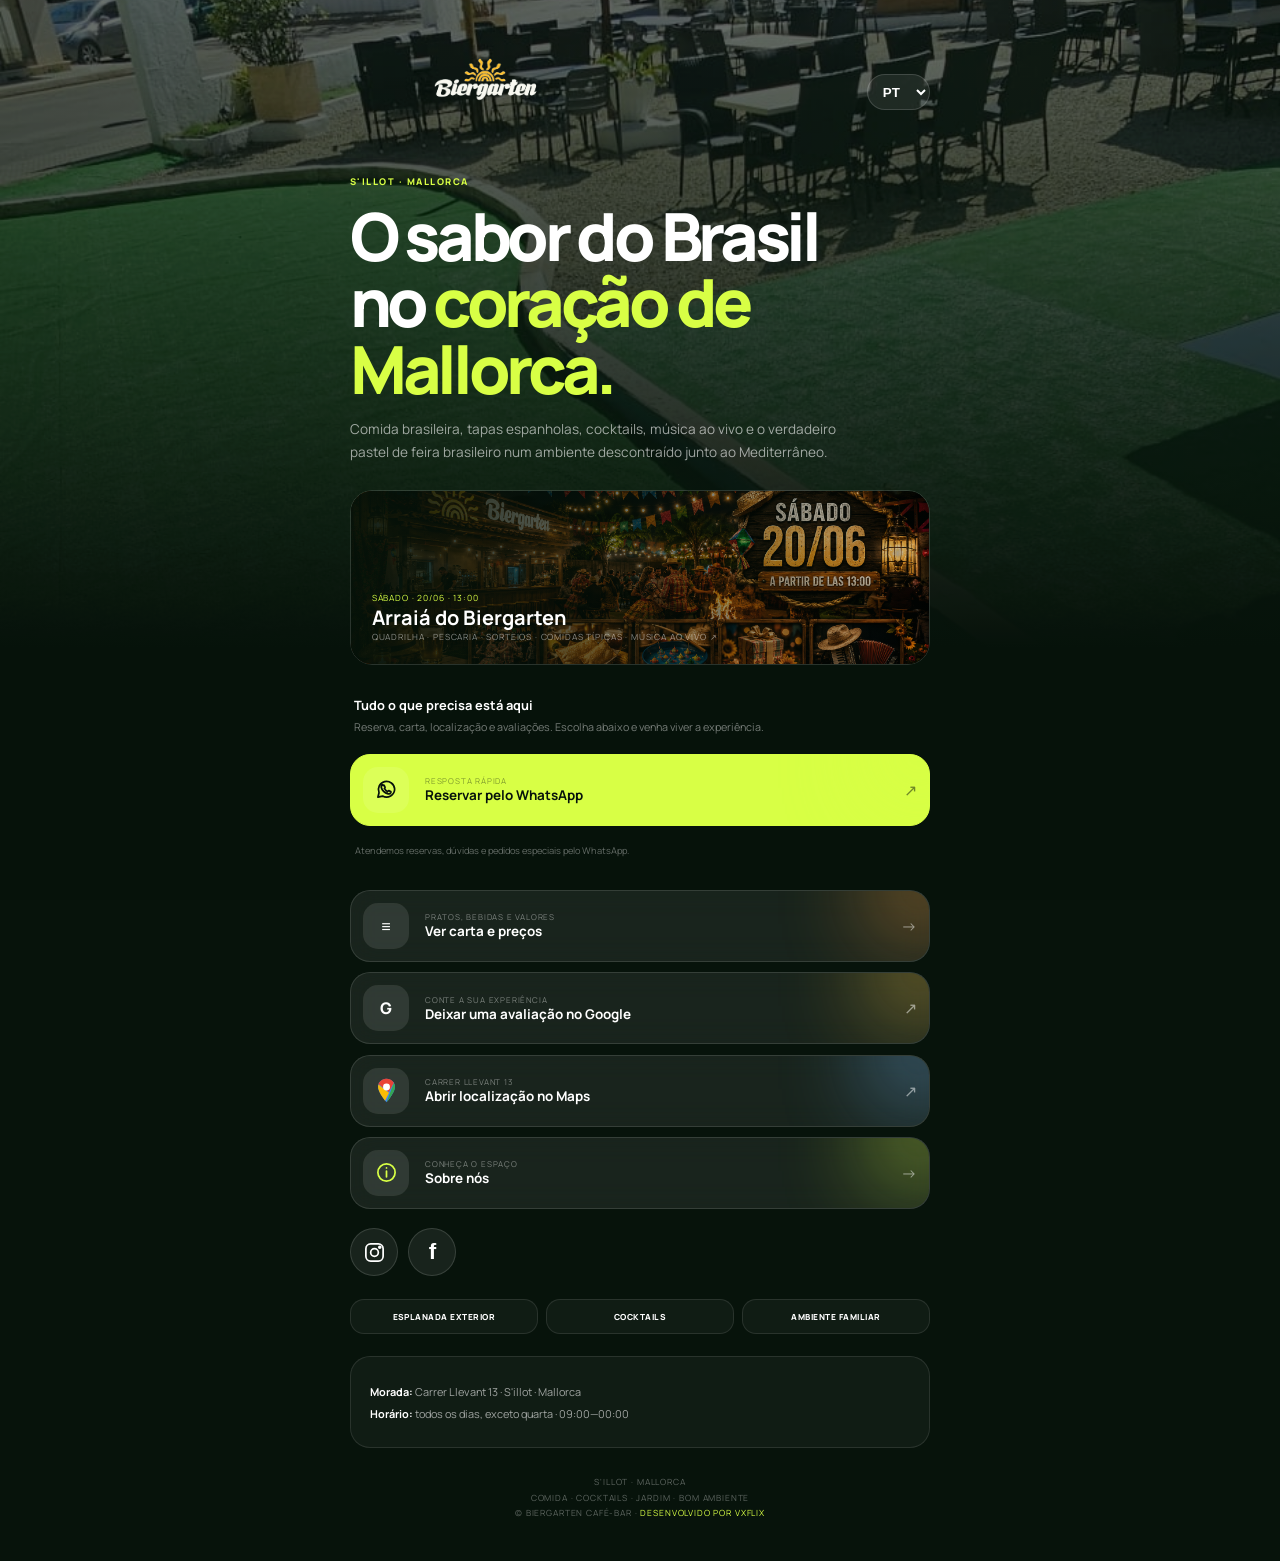
==== commit 5ef2b3f3: "Aumenta logos e finaliza estrutura do domínio" ====
--- a/index.html
+++ b/index.html
@@ -8,7 +8,7 @@
   <link rel="preconnect" href="https://fonts.gstatic.com" crossorigin>
   <link href="https://fonts.googleapis.com/css2?family=Manrope:wght@500;600;700;800&display=swap" rel="stylesheet">
   <style>
-    :root{--lime:#d8ff45;--night:#07130b}*{box-sizing:border-box}body{margin:0;min-height:100vh;background:var(--night);color:#fff;font-family:Manrope,sans-serif;padding:1rem}.bg{position:fixed;inset:0;background:linear-gradient(rgba(5,18,9,.52),#07130b 72%),url("images/local (1).jpeg") center/cover;opacity:.85}.page{position:relative;width:min(580px,100%);margin:auto;padding:1rem 0}.top{display:flex;align-items:center;justify-content:space-between}.logo{width:220px;height:100px;object-fit:contain}.lang{padding:.55rem .7rem;border:1px solid rgba(255,255,255,.15);border-radius:999px;background:rgba(255,255,255,.08);color:#fff;font-weight:800}.intro{padding:1rem 0 1.6rem}.eyebrow{color:var(--lime);font-size:.58rem;font-weight:800;letter-spacing:.16em;text-transform:uppercase}.intro h1{max-width:540px;margin:.8rem 0 1rem;font-size:clamp(2.5rem,9vw,4.15rem);font-weight:800;line-height:1;letter-spacing:-.065em}.intro h1 em{color:var(--lime);font-style:normal}.intro p{max-width:500px;margin:0;color:rgba(255,255,255,.6);font-size:.85rem;line-height:1.7}.events{display:flex;overflow:hidden;scroll-behavior:smooth;margin-bottom:1.5rem;border-radius:22px}.event{position:relative;isolation:isolate;flex:0 0 100%;height:175px;border-radius:22px;overflow:hidden;color:#fff;text-decoration:none;border:1px solid rgba(255,255,255,.14)}.event img{position:absolute;z-index:-2;width:100%;height:100%;object-fit:cover}.event:after{content:"";position:absolute;z-index:-1;inset:0;background:linear-gradient(90deg,rgba(5,18,9,.95),rgba(5,18,9,.15))}.event div{height:100%;padding:1.3rem;display:flex;flex-direction:column;justify-content:end}.event small,.event em{font-size:.53rem;text-transform:uppercase;letter-spacing:.1em;font-style:normal}.event small{color:var(--lime)}.event strong{font-size:1.25rem}.event em{opacity:.5}.hub{margin:0 0 1rem;padding:.25rem}.hub strong{font-size:.8rem}.hub p{margin:.3rem 0 0;color:rgba(255,255,255,.45);font-size:.67rem}.links{display:grid;gap:.65rem}.link{position:relative;overflow:hidden;display:flex;align-items:center;gap:1rem;padding:.75rem;border:1px solid rgba(255,255,255,.12);border-radius:20px;background:rgba(255,255,255,.075);backdrop-filter:blur(14px);color:#fff;text-decoration:none;transition:.25s}.link:before{content:"";position:absolute;width:100px;height:100px;right:-40px;top:-50px;background:var(--glow);filter:blur(45px);opacity:.4}.link:hover{transform:translateY(-3px);border-color:rgba(255,255,255,.35)}.link-icon{display:grid;place-items:center;flex:0 0 46px;height:46px;border-radius:15px;background:rgba(255,255,255,.1);font-weight:800}.link-icon svg,.social-round svg{width:23px;height:23px;fill:none;stroke:currentColor;stroke-width:1.8;stroke-linecap:round;stroke-linejoin:round}.link-icon .maps-pin{width:27px;height:27px;stroke:none}.link-icon .about-icon{stroke:var(--lime)}.link-text{display:grid}.link-text small{font-size:.5rem;text-transform:uppercase;letter-spacing:.1em;opacity:.42}.link-text strong{font-size:.84rem}.link i{margin-left:auto;font-style:normal;opacity:.5}.primary{background:var(--lime);color:var(--night);border-color:var(--lime);--glow:var(--lime)}.menu{--glow:#ffa23d}.google{--glow:#ffcc43}.map{--glow:#78bcff}.about{--glow:#d8ff45}.whatsapp-note{margin:.5rem .3rem 1.4rem;color:rgba(255,255,255,.38);font-size:.58rem}.social-row{display:flex;align-items:center;gap:.65rem;margin:1.2rem 0}.social-round{display:grid;place-items:center;width:48px;height:48px;border:1px solid rgba(255,255,255,.14);border-radius:50%;background:rgba(255,255,255,.07);color:#fff;text-decoration:none;transition:.2s}.social-round:hover{transform:translateY(-3px);border-color:var(--lime);color:var(--lime)}.trust{display:grid;grid-template-columns:repeat(3,1fr);gap:.5rem;margin:1.4rem 0}.trust span{padding:.7rem .35rem;border:1px solid rgba(255,255,255,.1);border-radius:14px;background:rgba(255,255,255,.04);text-align:center;font-size:.52rem;font-weight:800;text-transform:uppercase;letter-spacing:.06em}.info{padding:1.2rem;border:1px solid rgba(255,255,255,.1);border-radius:20px;background:rgba(255,255,255,.04)}.info p{margin:.45rem 0;color:rgba(255,255,255,.6);font-size:.68rem}.info b{color:#fff}.footer{padding:1.7rem .2rem .5rem;text-align:center;color:rgba(255,255,255,.35);font-size:.53rem;line-height:1.8;text-transform:uppercase;letter-spacing:.1em}.footer a{color:var(--lime);text-decoration:none}@media(max-width:450px){.logo{width:190px}.intro h1{font-size:2.75rem}.trust{gap:.35rem}.trust span{font-size:.45rem}}
+    :root{--lime:#d8ff45;--night:#07130b}*{box-sizing:border-box}body{margin:0;min-height:100vh;background:var(--night);color:#fff;font-family:Manrope,sans-serif;padding:1rem}.bg{position:fixed;inset:0;background:linear-gradient(rgba(5,18,9,.52),#07130b 72%),url("images/local (1).jpeg") center/cover;opacity:.85}.page{position:relative;width:min(580px,100%);margin:auto;padding:1rem 0}.top{display:flex;align-items:center;justify-content:space-between}.logo{width:270px;height:120px;object-fit:contain}.lang{padding:.55rem .7rem;border:1px solid rgba(255,255,255,.15);border-radius:999px;background:rgba(255,255,255,.08);color:#fff;font-weight:800}.intro{padding:1rem 0 1.6rem}.eyebrow{color:var(--lime);font-size:.58rem;font-weight:800;letter-spacing:.16em;text-transform:uppercase}.intro h1{max-width:540px;margin:.8rem 0 1rem;font-size:clamp(2.5rem,9vw,4.15rem);font-weight:800;line-height:1;letter-spacing:-.065em}.intro h1 em{color:var(--lime);font-style:normal}.intro p{max-width:500px;margin:0;color:rgba(255,255,255,.6);font-size:.85rem;line-height:1.7}.events{display:flex;overflow:hidden;scroll-behavior:smooth;margin-bottom:1.5rem;border-radius:22px}.event{position:relative;isolation:isolate;flex:0 0 100%;height:175px;border-radius:22px;overflow:hidden;color:#fff;text-decoration:none;border:1px solid rgba(255,255,255,.14)}.event img{position:absolute;z-index:-2;width:100%;height:100%;object-fit:cover}.event:after{content:"";position:absolute;z-index:-1;inset:0;background:linear-gradient(90deg,rgba(5,18,9,.95),rgba(5,18,9,.15))}.event div{height:100%;padding:1.3rem;display:flex;flex-direction:column;justify-content:end}.event small,.event em{font-size:.53rem;text-transform:uppercase;letter-spacing:.1em;font-style:normal}.event small{color:var(--lime)}.event strong{font-size:1.25rem}.event em{opacity:.5}.hub{margin:0 0 1rem;padding:.25rem}.hub strong{font-size:.8rem}.hub p{margin:.3rem 0 0;color:rgba(255,255,255,.45);font-size:.67rem}.links{display:grid;gap:.65rem}.link{position:relative;overflow:hidden;display:flex;align-items:center;gap:1rem;padding:.75rem;border:1px solid rgba(255,255,255,.12);border-radius:20px;background:rgba(255,255,255,.075);backdrop-filter:blur(14px);color:#fff;text-decoration:none;transition:.25s}.link:before{content:"";position:absolute;width:100px;height:100px;right:-40px;top:-50px;background:var(--glow);filter:blur(45px);opacity:.4}.link:hover{transform:translateY(-3px);border-color:rgba(255,255,255,.35)}.link-icon{display:grid;place-items:center;flex:0 0 46px;height:46px;border-radius:15px;background:rgba(255,255,255,.1);font-weight:800}.link-icon svg,.social-round svg{width:23px;height:23px;fill:none;stroke:currentColor;stroke-width:1.8;stroke-linecap:round;stroke-linejoin:round}.link-icon .maps-pin{width:27px;height:27px;stroke:none}.link-icon .about-icon{stroke:var(--lime)}.link-text{display:grid}.link-text small{font-size:.5rem;text-transform:uppercase;letter-spacing:.1em;opacity:.42}.link-text strong{font-size:.84rem}.link i{margin-left:auto;font-style:normal;opacity:.5}.primary{background:var(--lime);color:var(--night);border-color:var(--lime);--glow:var(--lime)}.menu{--glow:#ffa23d}.google{--glow:#ffcc43}.map{--glow:#78bcff}.about{--glow:#d8ff45}.whatsapp-note{margin:.5rem .3rem 1.4rem;color:rgba(255,255,255,.38);font-size:.58rem}.social-row{display:flex;align-items:center;gap:.65rem;margin:1.2rem 0}.social-round{display:grid;place-items:center;width:48px;height:48px;border:1px solid rgba(255,255,255,.14);border-radius:50%;background:rgba(255,255,255,.07);color:#fff;text-decoration:none;transition:.2s}.social-round:hover{transform:translateY(-3px);border-color:var(--lime);color:var(--lime)}.trust{display:grid;grid-template-columns:repeat(3,1fr);gap:.5rem;margin:1.4rem 0}.trust span{padding:.7rem .35rem;border:1px solid rgba(255,255,255,.1);border-radius:14px;background:rgba(255,255,255,.04);text-align:center;font-size:.52rem;font-weight:800;text-transform:uppercase;letter-spacing:.06em}.info{padding:1.2rem;border:1px solid rgba(255,255,255,.1);border-radius:20px;background:rgba(255,255,255,.04)}.info p{margin:.45rem 0;color:rgba(255,255,255,.6);font-size:.68rem}.info b{color:#fff}.footer{padding:1.7rem .2rem .5rem;text-align:center;color:rgba(255,255,255,.35);font-size:.53rem;line-height:1.8;text-transform:uppercase;letter-spacing:.1em}.footer a{color:var(--lime);text-decoration:none}@media(max-width:450px){.logo{width:225px;height:105px}.intro h1{font-size:2.75rem}.trust{gap:.35rem}.trust span{font-size:.45rem}}
   </style>
 </head>
 <body>
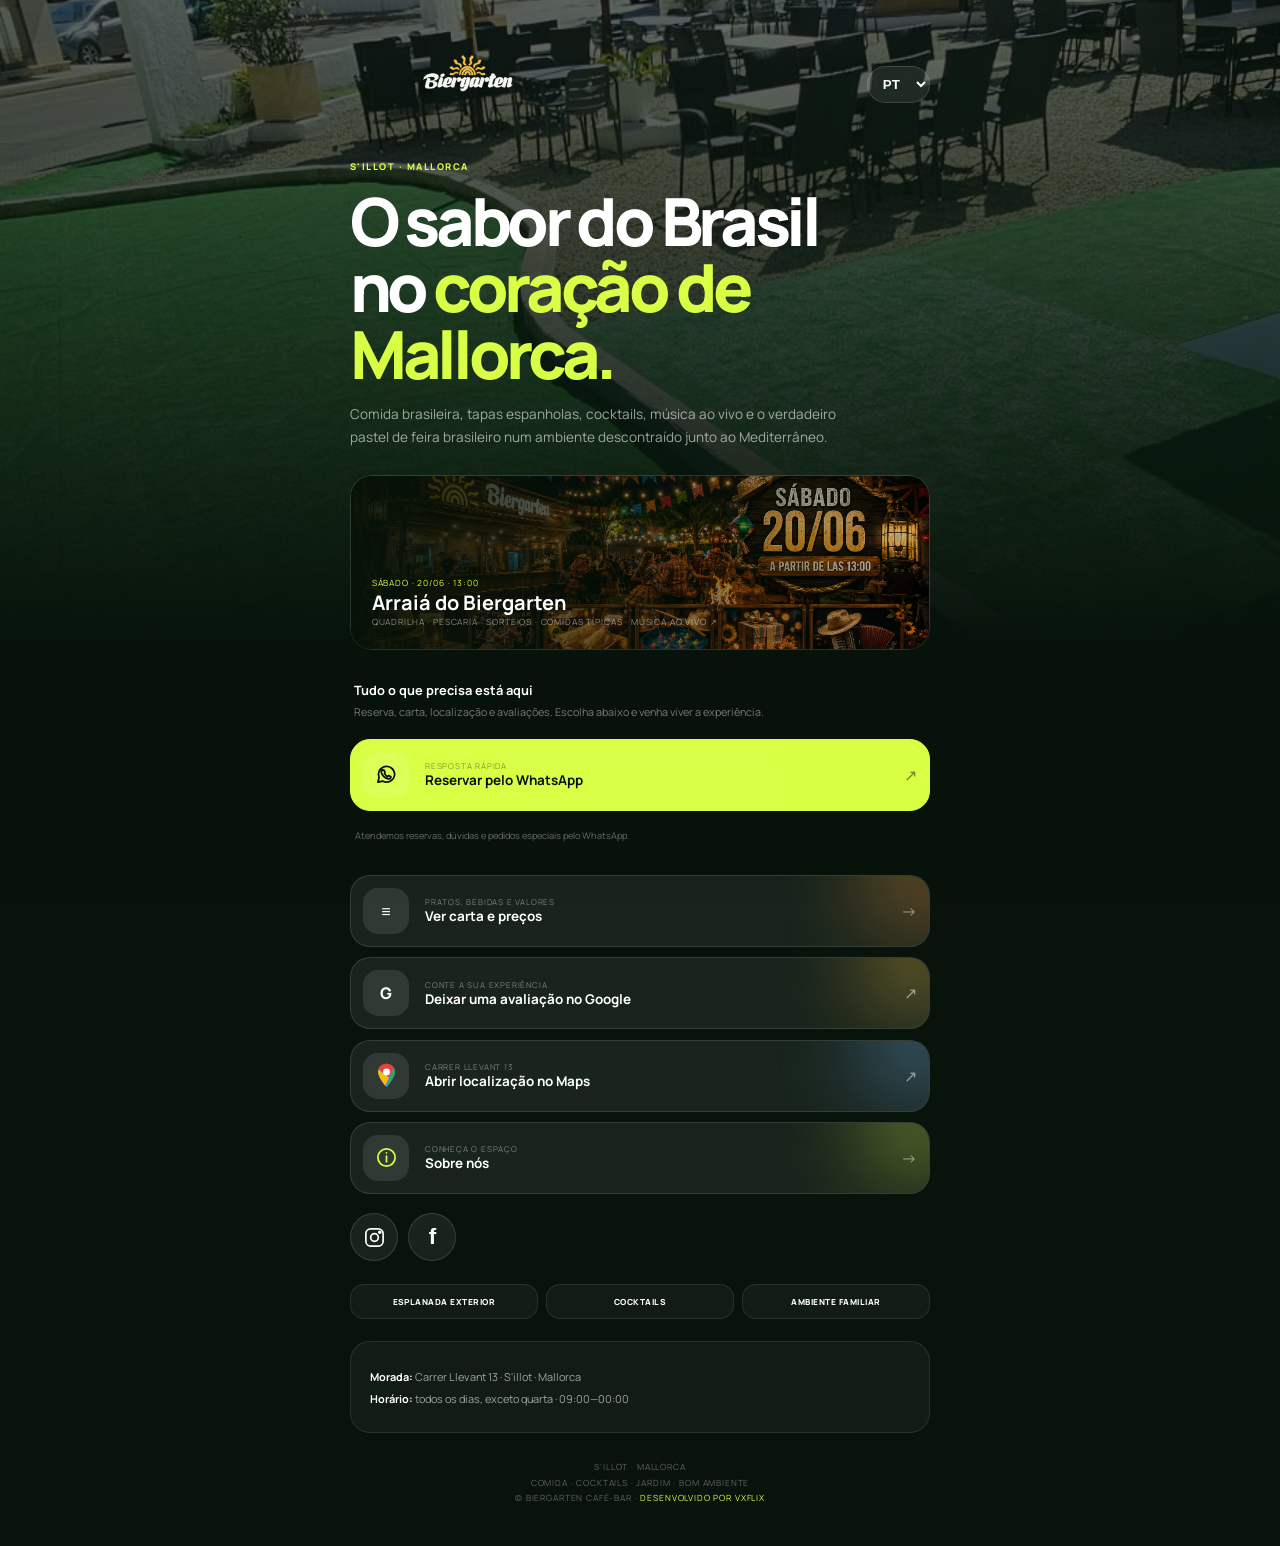
==== commit f897e477: "Corrige logo, carta e preserva site premium" ====
--- a/index.html
+++ b/index.html
@@ -8,7 +8,7 @@
   <link rel="preconnect" href="https://fonts.gstatic.com" crossorigin>
   <link href="https://fonts.googleapis.com/css2?family=Manrope:wght@500;600;700;800&display=swap" rel="stylesheet">
   <style>
-    :root{--lime:#d8ff45;--night:#07130b}*{box-sizing:border-box}body{margin:0;min-height:100vh;background:var(--night);color:#fff;font-family:Manrope,sans-serif;padding:1rem}.bg{position:fixed;inset:0;background:linear-gradient(rgba(5,18,9,.52),#07130b 72%),url("images/local (1).jpeg") center/cover;opacity:.85}.page{position:relative;width:min(580px,100%);margin:auto;padding:1rem 0}.top{display:flex;align-items:center;justify-content:space-between}.logo{width:270px;height:120px;object-fit:contain}.lang{padding:.55rem .7rem;border:1px solid rgba(255,255,255,.15);border-radius:999px;background:rgba(255,255,255,.08);color:#fff;font-weight:800}.intro{padding:1rem 0 1.6rem}.eyebrow{color:var(--lime);font-size:.58rem;font-weight:800;letter-spacing:.16em;text-transform:uppercase}.intro h1{max-width:540px;margin:.8rem 0 1rem;font-size:clamp(2.5rem,9vw,4.15rem);font-weight:800;line-height:1;letter-spacing:-.065em}.intro h1 em{color:var(--lime);font-style:normal}.intro p{max-width:500px;margin:0;color:rgba(255,255,255,.6);font-size:.85rem;line-height:1.7}.events{display:flex;overflow:hidden;scroll-behavior:smooth;margin-bottom:1.5rem;border-radius:22px}.event{position:relative;isolation:isolate;flex:0 0 100%;height:175px;border-radius:22px;overflow:hidden;color:#fff;text-decoration:none;border:1px solid rgba(255,255,255,.14)}.event img{position:absolute;z-index:-2;width:100%;height:100%;object-fit:cover}.event:after{content:"";position:absolute;z-index:-1;inset:0;background:linear-gradient(90deg,rgba(5,18,9,.95),rgba(5,18,9,.15))}.event div{height:100%;padding:1.3rem;display:flex;flex-direction:column;justify-content:end}.event small,.event em{font-size:.53rem;text-transform:uppercase;letter-spacing:.1em;font-style:normal}.event small{color:var(--lime)}.event strong{font-size:1.25rem}.event em{opacity:.5}.hub{margin:0 0 1rem;padding:.25rem}.hub strong{font-size:.8rem}.hub p{margin:.3rem 0 0;color:rgba(255,255,255,.45);font-size:.67rem}.links{display:grid;gap:.65rem}.link{position:relative;overflow:hidden;display:flex;align-items:center;gap:1rem;padding:.75rem;border:1px solid rgba(255,255,255,.12);border-radius:20px;background:rgba(255,255,255,.075);backdrop-filter:blur(14px);color:#fff;text-decoration:none;transition:.25s}.link:before{content:"";position:absolute;width:100px;height:100px;right:-40px;top:-50px;background:var(--glow);filter:blur(45px);opacity:.4}.link:hover{transform:translateY(-3px);border-color:rgba(255,255,255,.35)}.link-icon{display:grid;place-items:center;flex:0 0 46px;height:46px;border-radius:15px;background:rgba(255,255,255,.1);font-weight:800}.link-icon svg,.social-round svg{width:23px;height:23px;fill:none;stroke:currentColor;stroke-width:1.8;stroke-linecap:round;stroke-linejoin:round}.link-icon .maps-pin{width:27px;height:27px;stroke:none}.link-icon .about-icon{stroke:var(--lime)}.link-text{display:grid}.link-text small{font-size:.5rem;text-transform:uppercase;letter-spacing:.1em;opacity:.42}.link-text strong{font-size:.84rem}.link i{margin-left:auto;font-style:normal;opacity:.5}.primary{background:var(--lime);color:var(--night);border-color:var(--lime);--glow:var(--lime)}.menu{--glow:#ffa23d}.google{--glow:#ffcc43}.map{--glow:#78bcff}.about{--glow:#d8ff45}.whatsapp-note{margin:.5rem .3rem 1.4rem;color:rgba(255,255,255,.38);font-size:.58rem}.social-row{display:flex;align-items:center;gap:.65rem;margin:1.2rem 0}.social-round{display:grid;place-items:center;width:48px;height:48px;border:1px solid rgba(255,255,255,.14);border-radius:50%;background:rgba(255,255,255,.07);color:#fff;text-decoration:none;transition:.2s}.social-round:hover{transform:translateY(-3px);border-color:var(--lime);color:var(--lime)}.trust{display:grid;grid-template-columns:repeat(3,1fr);gap:.5rem;margin:1.4rem 0}.trust span{padding:.7rem .35rem;border:1px solid rgba(255,255,255,.1);border-radius:14px;background:rgba(255,255,255,.04);text-align:center;font-size:.52rem;font-weight:800;text-transform:uppercase;letter-spacing:.06em}.info{padding:1.2rem;border:1px solid rgba(255,255,255,.1);border-radius:20px;background:rgba(255,255,255,.04)}.info p{margin:.45rem 0;color:rgba(255,255,255,.6);font-size:.68rem}.info b{color:#fff}.footer{padding:1.7rem .2rem .5rem;text-align:center;color:rgba(255,255,255,.35);font-size:.53rem;line-height:1.8;text-transform:uppercase;letter-spacing:.1em}.footer a{color:var(--lime);text-decoration:none}@media(max-width:450px){.logo{width:225px;height:105px}.intro h1{font-size:2.75rem}.trust{gap:.35rem}.trust span{font-size:.45rem}}
+    :root{--lime:#d8ff45;--night:#07130b}*{box-sizing:border-box}body{margin:0;min-height:100vh;background:var(--night);color:#fff;font-family:Manrope,sans-serif;padding:1rem}.bg{position:fixed;inset:0;background:linear-gradient(rgba(5,18,9,.52),#07130b 72%),url("images/local (1).jpeg") center/cover;opacity:.85}.page{position:relative;width:min(580px,100%);margin:auto;padding:1rem 0}.top{display:flex;align-items:center;justify-content:space-between}.logo{width:235px;height:105px;object-fit:contain}.lang{padding:.55rem .7rem;border:1px solid rgba(255,255,255,.15);border-radius:999px;background:rgba(255,255,255,.08);color:#fff;font-weight:800}.intro{padding:1rem 0 1.6rem}.eyebrow{color:var(--lime);font-size:.58rem;font-weight:800;letter-spacing:.16em;text-transform:uppercase}.intro h1{max-width:540px;margin:.8rem 0 1rem;font-size:clamp(2.5rem,9vw,4.15rem);font-weight:800;line-height:1;letter-spacing:-.065em}.intro h1 em{color:var(--lime);font-style:normal}.intro p{max-width:500px;margin:0;color:rgba(255,255,255,.6);font-size:.85rem;line-height:1.7}.events{display:flex;overflow:hidden;scroll-behavior:smooth;margin-bottom:1.5rem;border-radius:22px}.event{position:relative;isolation:isolate;flex:0 0 100%;height:175px;border-radius:22px;overflow:hidden;color:#fff;text-decoration:none;border:1px solid rgba(255,255,255,.14)}.event img{position:absolute;z-index:-2;width:100%;height:100%;object-fit:cover}.event:after{content:"";position:absolute;z-index:-1;inset:0;background:linear-gradient(90deg,rgba(5,18,9,.95),rgba(5,18,9,.15))}.event div{height:100%;padding:1.3rem;display:flex;flex-direction:column;justify-content:end}.event small,.event em{font-size:.53rem;text-transform:uppercase;letter-spacing:.1em;font-style:normal}.event small{color:var(--lime)}.event strong{font-size:1.25rem}.event em{opacity:.5}.hub{margin:0 0 1rem;padding:.25rem}.hub strong{font-size:.8rem}.hub p{margin:.3rem 0 0;color:rgba(255,255,255,.45);font-size:.67rem}.links{display:grid;gap:.65rem}.link{position:relative;overflow:hidden;display:flex;align-items:center;gap:1rem;padding:.75rem;border:1px solid rgba(255,255,255,.12);border-radius:20px;background:rgba(255,255,255,.075);backdrop-filter:blur(14px);color:#fff;text-decoration:none;transition:.25s}.link:before{content:"";position:absolute;width:100px;height:100px;right:-40px;top:-50px;background:var(--glow);filter:blur(45px);opacity:.4}.link:hover{transform:translateY(-3px);border-color:rgba(255,255,255,.35)}.link-icon{display:grid;place-items:center;flex:0 0 46px;height:46px;border-radius:15px;background:rgba(255,255,255,.1);font-weight:800}.link-icon svg,.social-round svg{width:23px;height:23px;fill:none;stroke:currentColor;stroke-width:1.8;stroke-linecap:round;stroke-linejoin:round}.link-icon .maps-pin{width:27px;height:27px;stroke:none}.link-icon .about-icon{stroke:var(--lime)}.link-text{display:grid}.link-text small{font-size:.5rem;text-transform:uppercase;letter-spacing:.1em;opacity:.42}.link-text strong{font-size:.84rem}.link i{margin-left:auto;font-style:normal;opacity:.5}.primary{background:var(--lime);color:var(--night);border-color:var(--lime);--glow:var(--lime)}.menu{--glow:#ffa23d}.google{--glow:#ffcc43}.map{--glow:#78bcff}.about{--glow:#d8ff45}.whatsapp-note{margin:.5rem .3rem 1.4rem;color:rgba(255,255,255,.38);font-size:.58rem}.social-row{display:flex;align-items:center;gap:.65rem;margin:1.2rem 0}.social-round{display:grid;place-items:center;width:48px;height:48px;border:1px solid rgba(255,255,255,.14);border-radius:50%;background:rgba(255,255,255,.07);color:#fff;text-decoration:none;transition:.2s}.social-round:hover{transform:translateY(-3px);border-color:var(--lime);color:var(--lime)}.trust{display:grid;grid-template-columns:repeat(3,1fr);gap:.5rem;margin:1.4rem 0}.trust span{padding:.7rem .35rem;border:1px solid rgba(255,255,255,.1);border-radius:14px;background:rgba(255,255,255,.04);text-align:center;font-size:.52rem;font-weight:800;text-transform:uppercase;letter-spacing:.06em}.info{padding:1.2rem;border:1px solid rgba(255,255,255,.1);border-radius:20px;background:rgba(255,255,255,.04)}.info p{margin:.45rem 0;color:rgba(255,255,255,.6);font-size:.68rem}.info b{color:#fff}.footer{padding:1.7rem .2rem .5rem;text-align:center;color:rgba(255,255,255,.35);font-size:.53rem;line-height:1.8;text-transform:uppercase;letter-spacing:.1em}.footer a{color:var(--lime);text-decoration:none}@media(max-width:450px){.logo{width:205px;height:96px}.intro h1{font-size:2.75rem}.trust{gap:.35rem}.trust span{font-size:.45rem}}
   </style>
 </head>
 <body>
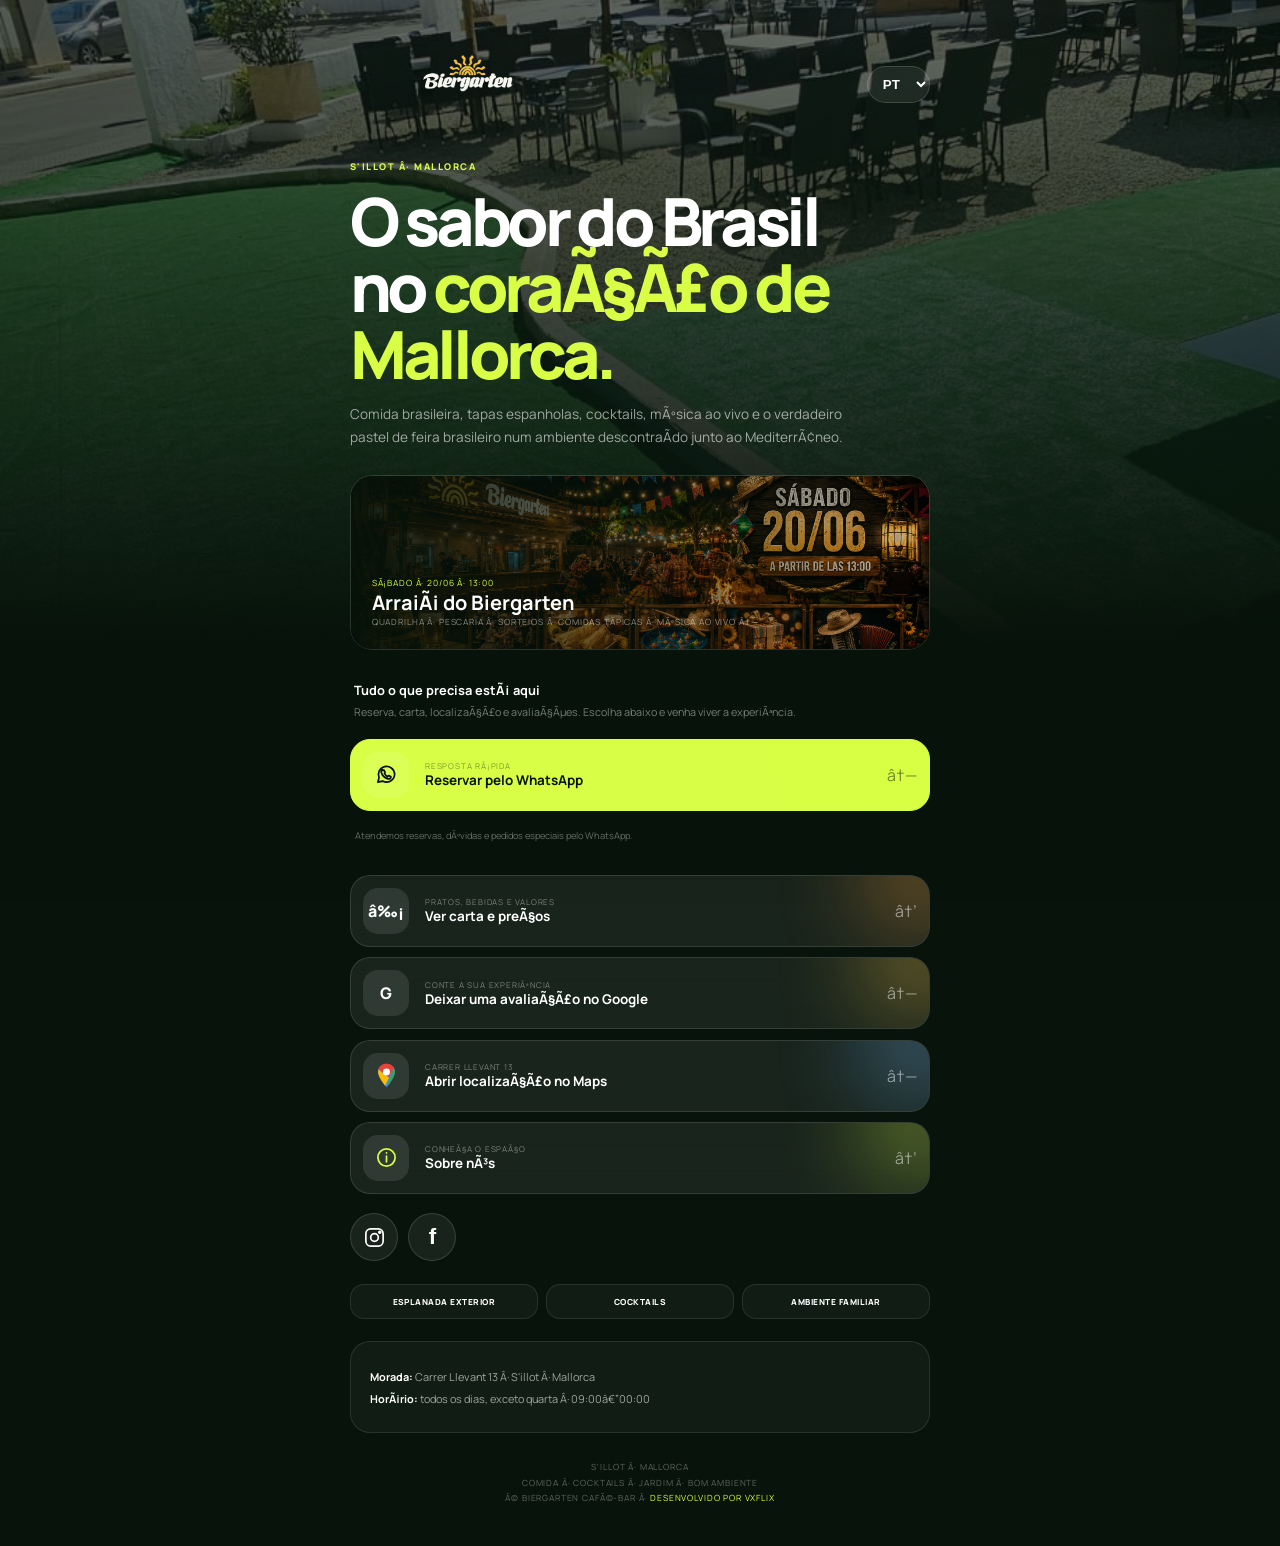
==== commit 2c03d06f: "Atualiza links das redes sociais" ====
--- a/index.html
+++ b/index.html
@@ -1,4 +1,4 @@
-<!DOCTYPE html>
+﻿<!DOCTYPE html>
 <html lang="pt">
 <head>
   <meta charset="UTF-8">
@@ -15,34 +15,34 @@
   <div class="bg"></div>
   <main class="page">
     <div class="top"><img class="logo" src="images/logo-dark.png" alt="Biergarten"><select class="lang"><option value="pt">PT</option><option value="es">ES</option><option value="en">EN</option><option value="de">DE</option></select></div>
-    <section class="intro"><span class="eyebrow">S'illot · Mallorca</span><h1>O sabor do Brasil no <em>coração de Mallorca.</em></h1><p>Comida brasileira, tapas espanholas, cocktails, música ao vivo e o verdadeiro pastel de feira brasileiro num ambiente descontraído junto ao Mediterrâneo.</p></section>
+    <section class="intro"><span class="eyebrow">S'illot Â· Mallorca</span><h1>O sabor do Brasil no <em>coraÃ§Ã£o de Mallorca.</em></h1><p>Comida brasileira, tapas espanholas, cocktails, mÃºsica ao vivo e o verdadeiro pastel de feira brasileiro num ambiente descontraÃ­do junto ao MediterrÃ¢neo.</p></section>
     <div class="events">
-      <a class="event" href="https://wa.me/34622554319?text=Olá%2C%20quero%20mais%20informações%20sobre%20o%20Arraiá%20do%20Biergarten." target="_blank"><img src="images/evento-arraia-20-06.png" alt="Arraiá do Biergarten"><div><small>Sábado · 20/06 · 13:00</small><strong>Arraiá do Biergarten</strong><em>Quadrilha · Pescaria · Sorteios · Comidas típicas · Música ao vivo ↗</em></div></a>
-      <a class="event" href="https://wa.me/34622554319?text=Olá%2C%20quero%20reservar%20para%20o%20Show%20Especial%20de%2027%2F06." target="_blank"><img src="images/evento-show-especial-27-06.png" alt="Show Especial com Renatinho da Bahia e Alê Brito"><div><small>Sexta · 27/06 · 18:00</small><strong>Renatinho da Bahia & Alê Brito</strong><em>Samba · Boa gastronomia · Drinks especiais ↗</em></div></a>
-      <a class="event" href="https://wa.me/34622554319?text=Olá%2C%20quero%20fazer%20um%20pedido%20de%20marmitex." target="_blank"><img src="images/promo-marmitex-delivery.png" alt="Marmitex e delivery Biergarten"><div><small>Sextas, sábados e domingos</small><strong>Marmitex aos fins de semana</strong><em>Feijoada · Coxinhas · Pastéis · Pratos brasileiros ↗</em></div></a>
+      <a class="event" href="https://wa.me/34622554319?text=OlÃ¡%2C%20quero%20mais%20informaÃ§Ãµes%20sobre%20o%20ArraiÃ¡%20do%20Biergarten." target="_blank"><img src="images/evento-arraia-20-06.png" alt="ArraiÃ¡ do Biergarten"><div><small>SÃ¡bado Â· 20/06 Â· 13:00</small><strong>ArraiÃ¡ do Biergarten</strong><em>Quadrilha Â· Pescaria Â· Sorteios Â· Comidas tÃ­picas Â· MÃºsica ao vivo â†—</em></div></a>
+      <a class="event" href="https://wa.me/34622554319?text=OlÃ¡%2C%20quero%20reservar%20para%20o%20Show%20Especial%20de%2027%2F06." target="_blank"><img src="images/evento-show-especial-27-06.png" alt="Show Especial com Renatinho da Bahia e AlÃª Brito"><div><small>Sexta Â· 27/06 Â· 18:00</small><strong>Renatinho da Bahia & AlÃª Brito</strong><em>Samba Â· Boa gastronomia Â· Drinks especiais â†—</em></div></a>
+      <a class="event" href="https://wa.me/34622554319?text=OlÃ¡%2C%20quero%20fazer%20um%20pedido%20de%20marmitex." target="_blank"><img src="images/promo-marmitex-delivery.png" alt="Marmitex e delivery Biergarten"><div><small>Sextas, sÃ¡bados e domingos</small><strong>Marmitex aos fins de semana</strong><em>Feijoada Â· Coxinhas Â· PastÃ©is Â· Pratos brasileiros â†—</em></div></a>
     </div>
-    <div class="hub"><strong>Tudo o que precisa está aqui</strong><p>Reserva, carta, localização e avaliações. Escolha abaixo e venha viver a experiência.</p></div>
+    <div class="hub"><strong>Tudo o que precisa estÃ¡ aqui</strong><p>Reserva, carta, localizaÃ§Ã£o e avaliaÃ§Ãµes. Escolha abaixo e venha viver a experiÃªncia.</p></div>
     <div class="links">
-      <a class="link primary" href="https://wa.me/34622554319" target="_blank"><span class="link-icon"><svg viewBox="0 0 24 24"><path d="M20.5 11.5a8.5 8.5 0 0 1-12.6 7.4L3 20l1.2-4.6A8.5 8.5 0 1 1 20.5 11.5Z"/><path d="M8.2 7.8c.5-.7 1.2-.4 1.5.2l.8 1.8c.1.3-.4.9-.7 1.1.8 1.5 1.9 2.6 3.4 3.3.3-.2.8-1.1 1.2-1l1.8.8c.5.2.5.7.3 1.2-.5 1.1-1.6 1.6-2.8 1.3-3.8-.9-6.3-3.4-7.2-6.8-.3-1.2.2-2.3.9-3.1Z"/></svg></span><span class="link-text"><small>Resposta rápida</small><strong>Reservar pelo WhatsApp</strong></span><i>↗</i></a>
-      <p class="whatsapp-note">Atendemos reservas, dúvidas e pedidos especiais pelo WhatsApp.</p>
-      <a class="link menu" href="carta.html"><span class="link-icon">≡</span><span class="link-text"><small>Pratos, bebidas e valores</small><strong>Ver carta e preços</strong></span><i>→</i></a>
-      <a class="link google" href="https://share.google/HWqYhRmyLR4mfaoDF" target="_blank"><span class="link-icon">G</span><span class="link-text"><small>Conte a sua experiência</small><strong>Deixar uma avaliação no Google</strong></span><i>↗</i></a>
-      <a class="link map" href="https://www.google.com/maps/search/?api=1&query=Carrer+Llevant+13+S%27illot+Mallorca" target="_blank"><span class="link-icon"><svg class="maps-pin" viewBox="0 0 32 32"><path fill="#4285F4" d="M16 2C10.5 2 6 6.3 6 11.7c0 7.2 10 18.3 10 18.3s10-11.1 10-18.3C26 6.3 21.5 2 16 2Z"/><path fill="#34A853" d="M16 30s10-11.1 10-18.3c0-1.8-.5-3.5-1.3-4.9L16 30Z"/><path fill="#FBBC04" d="M6 11.7C6 17 11.4 24.5 14.3 28L19 18.8 6.4 9c-.3.9-.4 1.8-.4 2.7Z"/><path fill="#EA4335" d="M24.7 6.8A10.1 10.1 0 0 0 16 2C11.7 2 8 4.6 6.4 8.2l12.5 9.7 5.8-11.1Z"/><circle cx="16" cy="11.8" r="4.1" fill="#fff"/></svg></span><span class="link-text"><small>Carrer Llevant 13</small><strong>Abrir localização no Maps</strong></span><i>↗</i></a>
-      <a class="link about" href="site.html"><span class="link-icon"><svg class="about-icon" viewBox="0 0 24 24"><circle cx="12" cy="12" r="9"/><path d="M12 10.5v6"/><path d="M12 7.2h.01"/></svg></span><span class="link-text"><small>Conheça o espaço</small><strong>Sobre nós</strong></span><i>→</i></a>
+      <a class="link primary" href="https://wa.me/34622554319" target="_blank"><span class="link-icon"><svg viewBox="0 0 24 24"><path d="M20.5 11.5a8.5 8.5 0 0 1-12.6 7.4L3 20l1.2-4.6A8.5 8.5 0 1 1 20.5 11.5Z"/><path d="M8.2 7.8c.5-.7 1.2-.4 1.5.2l.8 1.8c.1.3-.4.9-.7 1.1.8 1.5 1.9 2.6 3.4 3.3.3-.2.8-1.1 1.2-1l1.8.8c.5.2.5.7.3 1.2-.5 1.1-1.6 1.6-2.8 1.3-3.8-.9-6.3-3.4-7.2-6.8-.3-1.2.2-2.3.9-3.1Z"/></svg></span><span class="link-text"><small>Resposta rÃ¡pida</small><strong>Reservar pelo WhatsApp</strong></span><i>â†—</i></a>
+      <p class="whatsapp-note">Atendemos reservas, dÃºvidas e pedidos especiais pelo WhatsApp.</p>
+      <a class="link menu" href="carta.html"><span class="link-icon">â‰¡</span><span class="link-text"><small>Pratos, bebidas e valores</small><strong>Ver carta e preÃ§os</strong></span><i>â†’</i></a>
+      <a class="link google" href="https://share.google/HWqYhRmyLR4mfaoDF" target="_blank"><span class="link-icon">G</span><span class="link-text"><small>Conte a sua experiÃªncia</small><strong>Deixar uma avaliaÃ§Ã£o no Google</strong></span><i>â†—</i></a>
+      <a class="link map" href="https://www.google.com/maps/search/?api=1&query=Carrer+Llevant+13+S%27illot+Mallorca" target="_blank"><span class="link-icon"><svg class="maps-pin" viewBox="0 0 32 32"><path fill="#4285F4" d="M16 2C10.5 2 6 6.3 6 11.7c0 7.2 10 18.3 10 18.3s10-11.1 10-18.3C26 6.3 21.5 2 16 2Z"/><path fill="#34A853" d="M16 30s10-11.1 10-18.3c0-1.8-.5-3.5-1.3-4.9L16 30Z"/><path fill="#FBBC04" d="M6 11.7C6 17 11.4 24.5 14.3 28L19 18.8 6.4 9c-.3.9-.4 1.8-.4 2.7Z"/><path fill="#EA4335" d="M24.7 6.8A10.1 10.1 0 0 0 16 2C11.7 2 8 4.6 6.4 8.2l12.5 9.7 5.8-11.1Z"/><circle cx="16" cy="11.8" r="4.1" fill="#fff"/></svg></span><span class="link-text"><small>Carrer Llevant 13</small><strong>Abrir localizaÃ§Ã£o no Maps</strong></span><i>â†—</i></a>
+      <a class="link about" href="site.html"><span class="link-icon"><svg class="about-icon" viewBox="0 0 24 24"><circle cx="12" cy="12" r="9"/><path d="M12 10.5v6"/><path d="M12 7.2h.01"/></svg></span><span class="link-text"><small>ConheÃ§a o espaÃ§o</small><strong>Sobre nÃ³s</strong></span><i>â†’</i></a>
     </div>
-    <div class="social-row"><a class="social-round" href="https://www.instagram.com/biergarten_sillot/" target="_blank" aria-label="Instagram"><svg viewBox="0 0 24 24"><rect x="3" y="3" width="18" height="18" rx="5"/><circle cx="12" cy="12" r="4"/><circle cx="17.5" cy="6.5" r="1"/></svg></a><a class="social-round" href="https://www.facebook.com/" target="_blank" aria-label="Facebook"><b style="font:800 1.4rem Arial">f</b></a></div>
+    <div class="social-row"><a class="social-round" href="https://www.instagram.com/biergartensillot/" target="_blank" aria-label="Instagram"><svg viewBox="0 0 24 24"><rect x="3" y="3" width="18" height="18" rx="5"/><circle cx="12" cy="12" r="4"/><circle cx="17.5" cy="6.5" r="1"/></svg></a><a class="social-round" href="https://www.facebook.com/profile.php?id=61590389174556" target="_blank" aria-label="Facebook"><b style="font:800 1.4rem Arial">f</b></a></div>
     <div class="trust"><span>Esplanada exterior</span><span>Cocktails</span><span>Ambiente familiar</span></div>
-    <div class="info"><p><b>Morada:</b> Carrer Llevant 13 · S'illot · Mallorca</p><p><b>Horário:</b> todos os dias, exceto quarta · 09:00—00:00</p></div>
-    <div class="footer">S'illot · Mallorca<br>Comida · Cocktails · Jardim · Bom ambiente<br>© Biergarten Café-Bar · <a href="https://vxflix.com" target="_blank">Desenvolvido por VXFLIX</a></div>
+    <div class="info"><p><b>Morada:</b> Carrer Llevant 13 Â· S'illot Â· Mallorca</p><p><b>HorÃ¡rio:</b> todos os dias, exceto quarta Â· 09:00â€”00:00</p></div>
+    <div class="footer">S'illot Â· Mallorca<br>Comida Â· Cocktails Â· Jardim Â· Bom ambiente<br>Â© Biergarten CafÃ©-Bar Â· <a href="https://vxflix.com" target="_blank">Desenvolvido por VXFLIX</a></div>
   </main>
   <script>
     const events=document.querySelector(".events");let pos=0;setInterval(()=>{pos=(pos+1)%events.children.length;events.scrollTo({left:events.children[pos].offsetLeft-events.offsetLeft,behavior:"smooth"})},5000);
     const translations={
-      es:["El sabor de Brasil en el <em>corazón de Mallorca.</em>","Comida brasileña, tapas españolas, cócteles, música en vivo y el auténtico pastel de feria brasileño en un ambiente relajado junto al Mediterráneo.","Todo lo que necesitas está aquí","Reserva, carta, ubicación y opiniones. Elige abajo y ven a vivir la experiencia.","Respuesta rápida","Reservar por WhatsApp","Platos, bebidas y precios","Ver carta y precios","Cuéntanos tu experiencia","Dejar una reseña en Google","Carrer Llevant 13","Abrir ubicación en Maps","Conoce el espacio","Sobre nosotros","Terraza exterior","Cócteles","Ambiente familiar",["Sábado · 20/06 · 13:00","Arraiá do Biergarten","Cuadrilla · Pesca · Sorteos · Comidas típicas · Música en vivo ↗","Viernes · 27/06 · 18:00","Renatinho da Bahia & Alê Brito","Samba · Buena gastronomía · Bebidas especiales ↗","Viernes, sábados y domingos","Marmitex los fines de semana","Feijoada · Coxinhas · Pasteles brasileños · Platos brasileños ↗"]],
-      en:["The taste of Brazil in the <em>heart of Mallorca.</em>","Brazilian food, Spanish tapas, cocktails, live music and authentic Brazilian pastel in a relaxed setting by the Mediterranean.","Everything you need is here","Bookings, menu, location and reviews. Choose below and come enjoy the experience.","Quick reply","Book via WhatsApp","Food, drinks and prices","View menu and prices","Tell us about your visit","Leave a Google review","Carrer Llevant 13","Open location in Maps","Discover the space","About us","Outdoor terrace","Cocktails","Family friendly",["Saturday · 20/06 · 13:00","Biergarten Brazilian June Festival","Traditional dance · Games · Giveaways · Typical food · Live music ↗","Friday · 27/06 · 18:00","Renatinho da Bahia & Alê Brito","Samba · Great food · Special drinks ↗","Fridays, Saturdays and Sundays","Weekend Brazilian meal boxes","Feijoada · Coxinhas · Brazilian pastels · Brazilian dishes ↗"]],
-      de:["Der Geschmack Brasiliens im <em>Herzen Mallorcas.</em>","Brasilianisches Essen, spanische Tapas, Cocktails, Live-Musik und authentische brasilianische Pastéis in entspannter mediterraner Atmosphäre.","Alles, was du brauchst","Reservierung, Speisekarte, Standort und Bewertungen. Wähle unten und erlebe den Biergarten.","Schnelle Antwort","Über WhatsApp reservieren","Speisen, Getränke und Preise","Speisekarte und Preise","Erzähle von deinem Besuch","Google-Bewertung abgeben","Carrer Llevant 13","Standort in Maps öffnen","Entdecke den Ort","Über uns","Außenterrasse","Cocktails","Familienfreundlich",["Samstag · 20/06 · 13:00","Brasilianisches Junifest im Biergarten","Traditioneller Tanz · Spiele · Verlosungen · Typisches Essen · Live-Musik ↗","Freitag · 27/06 · 18:00","Renatinho da Bahia & Alê Brito","Samba · Gutes Essen · Besondere Drinks ↗","Freitags, samstags und sonntags","Brasilianische Gerichte am Wochenende","Feijoada · Coxinhas · Brasilianische Pastéis · Brasilianische Gerichte ↗"]]
+      es:["El sabor de Brasil en el <em>corazÃ³n de Mallorca.</em>","Comida brasileÃ±a, tapas espaÃ±olas, cÃ³cteles, mÃºsica en vivo y el autÃ©ntico pastel de feria brasileÃ±o en un ambiente relajado junto al MediterrÃ¡neo.","Todo lo que necesitas estÃ¡ aquÃ­","Reserva, carta, ubicaciÃ³n y opiniones. Elige abajo y ven a vivir la experiencia.","Respuesta rÃ¡pida","Reservar por WhatsApp","Platos, bebidas y precios","Ver carta y precios","CuÃ©ntanos tu experiencia","Dejar una reseÃ±a en Google","Carrer Llevant 13","Abrir ubicaciÃ³n en Maps","Conoce el espacio","Sobre nosotros","Terraza exterior","CÃ³cteles","Ambiente familiar",["SÃ¡bado Â· 20/06 Â· 13:00","ArraiÃ¡ do Biergarten","Cuadrilla Â· Pesca Â· Sorteos Â· Comidas tÃ­picas Â· MÃºsica en vivo â†—","Viernes Â· 27/06 Â· 18:00","Renatinho da Bahia & AlÃª Brito","Samba Â· Buena gastronomÃ­a Â· Bebidas especiales â†—","Viernes, sÃ¡bados y domingos","Marmitex los fines de semana","Feijoada Â· Coxinhas Â· Pasteles brasileÃ±os Â· Platos brasileÃ±os â†—"]],
+      en:["The taste of Brazil in the <em>heart of Mallorca.</em>","Brazilian food, Spanish tapas, cocktails, live music and authentic Brazilian pastel in a relaxed setting by the Mediterranean.","Everything you need is here","Bookings, menu, location and reviews. Choose below and come enjoy the experience.","Quick reply","Book via WhatsApp","Food, drinks and prices","View menu and prices","Tell us about your visit","Leave a Google review","Carrer Llevant 13","Open location in Maps","Discover the space","About us","Outdoor terrace","Cocktails","Family friendly",["Saturday Â· 20/06 Â· 13:00","Biergarten Brazilian June Festival","Traditional dance Â· Games Â· Giveaways Â· Typical food Â· Live music â†—","Friday Â· 27/06 Â· 18:00","Renatinho da Bahia & AlÃª Brito","Samba Â· Great food Â· Special drinks â†—","Fridays, Saturdays and Sundays","Weekend Brazilian meal boxes","Feijoada Â· Coxinhas Â· Brazilian pastels Â· Brazilian dishes â†—"]],
+      de:["Der Geschmack Brasiliens im <em>Herzen Mallorcas.</em>","Brasilianisches Essen, spanische Tapas, Cocktails, Live-Musik und authentische brasilianische PastÃ©is in entspannter mediterraner AtmosphÃ¤re.","Alles, was du brauchst","Reservierung, Speisekarte, Standort und Bewertungen. WÃ¤hle unten und erlebe den Biergarten.","Schnelle Antwort","Ãœber WhatsApp reservieren","Speisen, GetrÃ¤nke und Preise","Speisekarte und Preise","ErzÃ¤hle von deinem Besuch","Google-Bewertung abgeben","Carrer Llevant 13","Standort in Maps Ã¶ffnen","Entdecke den Ort","Ãœber uns","AuÃŸenterrasse","Cocktails","Familienfreundlich",["Samstag Â· 20/06 Â· 13:00","Brasilianisches Junifest im Biergarten","Traditioneller Tanz Â· Spiele Â· Verlosungen Â· Typisches Essen Â· Live-Musik â†—","Freitag Â· 27/06 Â· 18:00","Renatinho da Bahia & AlÃª Brito","Samba Â· Gutes Essen Â· Besondere Drinks â†—","Freitags, samstags und sonntags","Brasilianische Gerichte am Wochenende","Feijoada Â· Coxinhas Â· Brasilianische PastÃ©is Â· Brasilianische Gerichte â†—"]]
     };
-    const pt=["O sabor do Brasil no <em>coração de Mallorca.</em>","Comida brasileira, tapas espanholas, cocktails, música ao vivo e o verdadeiro pastel de feira brasileiro num ambiente descontraído junto ao Mediterrâneo.","Tudo o que precisa está aqui","Reserva, carta, localização e avaliações. Escolha abaixo e venha viver a experiência.","Resposta rápida","Reservar pelo WhatsApp","Pratos, bebidas e valores","Ver carta e preços","Conte a sua experiência","Deixar uma avaliação no Google","Carrer Llevant 13","Abrir localização no Maps","Conheça o espaço","Sobre nós","Esplanada exterior","Cocktails","Ambiente familiar",["Sábado · 20/06 · 13:00","Arraiá do Biergarten","Quadrilha · Pescaria · Sorteios · Comidas típicas · Música ao vivo ↗","Sexta · 27/06 · 18:00","Renatinho da Bahia & Alê Brito","Samba · Boa gastronomia · Drinks especiais ↗","Sextas, sábados e domingos","Marmitex aos fins de semana","Feijoada · Coxinhas · Pastéis · Pratos brasileiros ↗"]];
+    const pt=["O sabor do Brasil no <em>coraÃ§Ã£o de Mallorca.</em>","Comida brasileira, tapas espanholas, cocktails, mÃºsica ao vivo e o verdadeiro pastel de feira brasileiro num ambiente descontraÃ­do junto ao MediterrÃ¢neo.","Tudo o que precisa estÃ¡ aqui","Reserva, carta, localizaÃ§Ã£o e avaliaÃ§Ãµes. Escolha abaixo e venha viver a experiÃªncia.","Resposta rÃ¡pida","Reservar pelo WhatsApp","Pratos, bebidas e valores","Ver carta e preÃ§os","Conte a sua experiÃªncia","Deixar uma avaliaÃ§Ã£o no Google","Carrer Llevant 13","Abrir localizaÃ§Ã£o no Maps","ConheÃ§a o espaÃ§o","Sobre nÃ³s","Esplanada exterior","Cocktails","Ambiente familiar",["SÃ¡bado Â· 20/06 Â· 13:00","ArraiÃ¡ do Biergarten","Quadrilha Â· Pescaria Â· Sorteios Â· Comidas tÃ­picas Â· MÃºsica ao vivo â†—","Sexta Â· 27/06 Â· 18:00","Renatinho da Bahia & AlÃª Brito","Samba Â· Boa gastronomia Â· Drinks especiais â†—","Sextas, sÃ¡bados e domingos","Marmitex aos fins de semana","Feijoada Â· Coxinhas Â· PastÃ©is Â· Pratos brasileiros â†—"]];
     const lang=document.querySelector(".lang");function setLang(l){const t=l==="pt"?pt:translations[l]||pt;document.documentElement.lang=l;document.querySelector(".intro h1").innerHTML=t[0];document.querySelector(".intro p").textContent=t[1];document.querySelector(".hub strong").textContent=t[2];document.querySelector(".hub p").textContent=t[3];const sm=document.querySelectorAll(".link-text small"),st=document.querySelectorAll(".link-text strong");[t[4],t[6],t[8],t[10],t[12]].forEach((v,i)=>sm[i].textContent=v);[t[5],t[7],t[9],t[11],t[13]].forEach((v,i)=>st[i].textContent=v);document.querySelectorAll(".trust span").forEach((e,i)=>e.textContent=t[14+i]);document.querySelectorAll(".event div small,.event div strong,.event div em").forEach((e,i)=>e.textContent=t[17][i]);localStorage.setItem("biergarten-language",l)}lang.value=localStorage.getItem("biergarten-language")||"pt";setLang(lang.value);lang.addEventListener("change",e=>setLang(e.target.value));
   </script>
 </body>
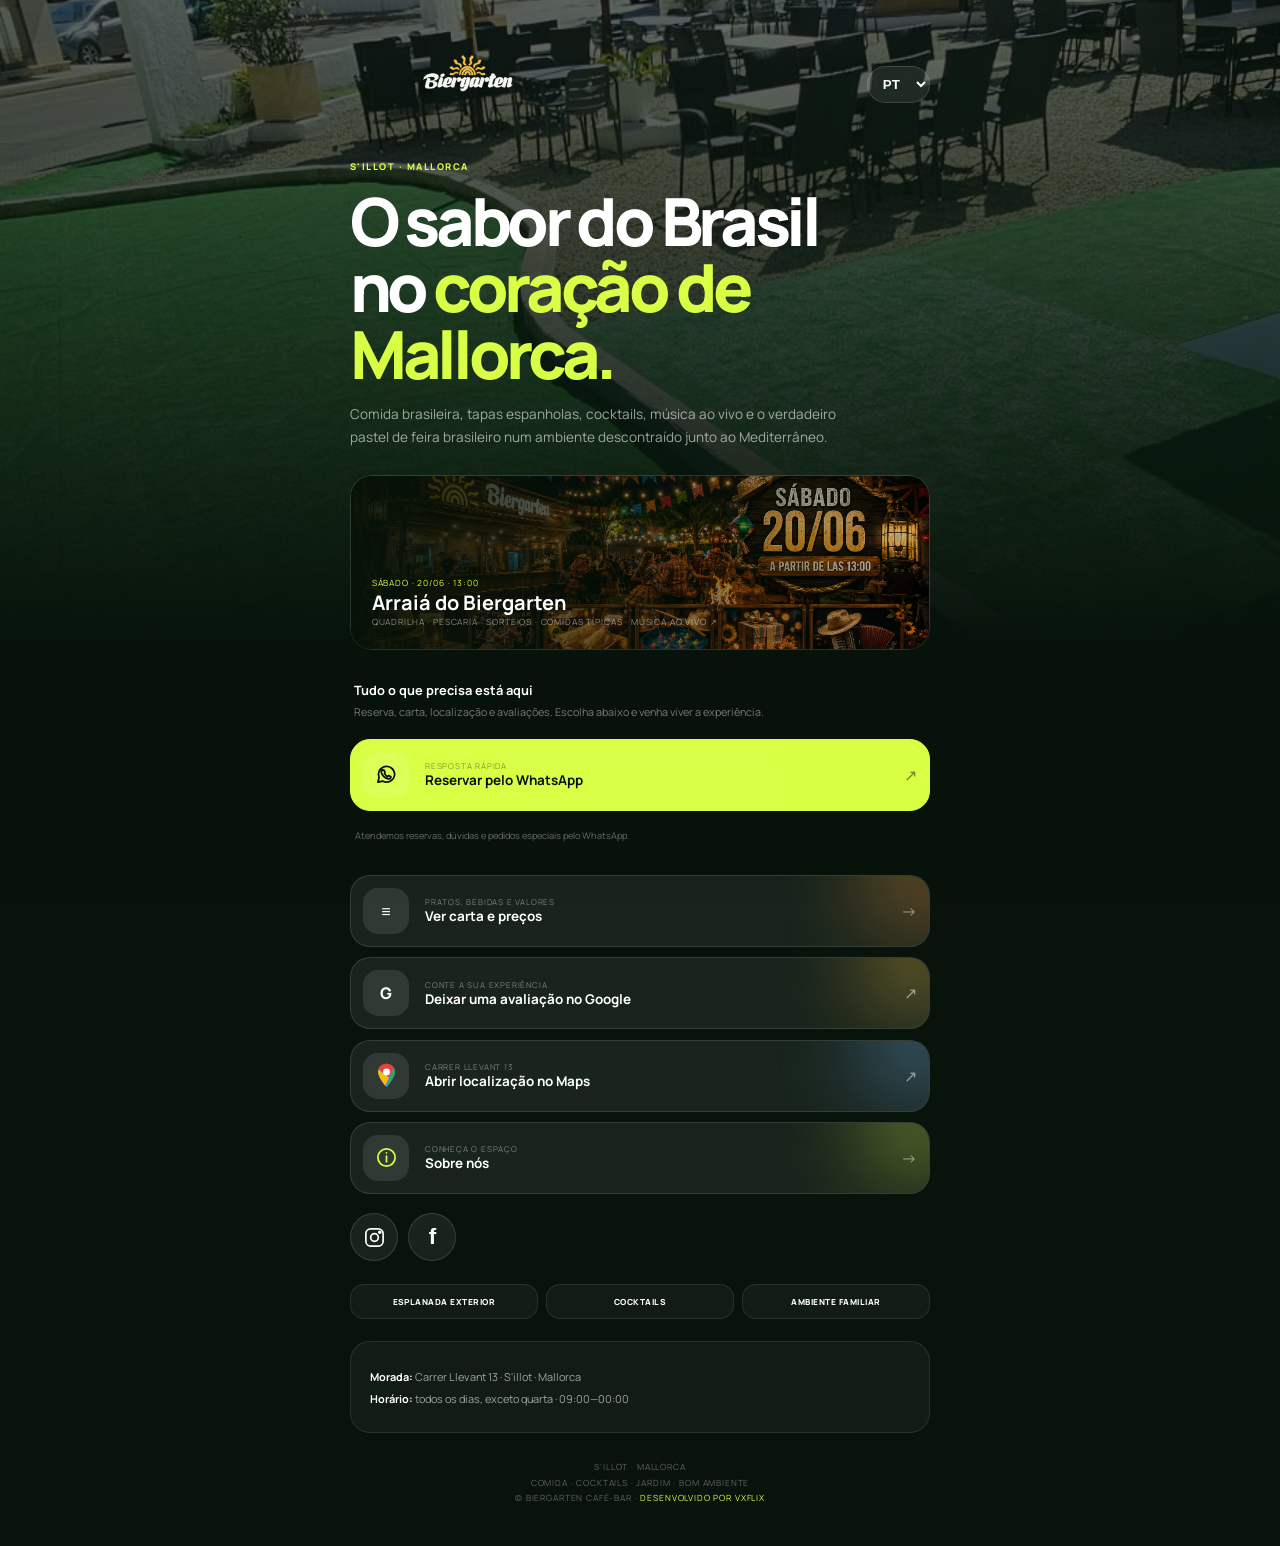
==== commit 983f17e4: "Corrige textos e links das redes sociais" ====
--- a/index.html
+++ b/index.html
@@ -1,4 +1,4 @@
-﻿<!DOCTYPE html>
+<!DOCTYPE html>
 <html lang="pt">
 <head>
   <meta charset="UTF-8">
@@ -15,34 +15,34 @@
   <div class="bg"></div>
   <main class="page">
     <div class="top"><img class="logo" src="images/logo-dark.png" alt="Biergarten"><select class="lang"><option value="pt">PT</option><option value="es">ES</option><option value="en">EN</option><option value="de">DE</option></select></div>
-    <section class="intro"><span class="eyebrow">S'illot Â· Mallorca</span><h1>O sabor do Brasil no <em>coraÃ§Ã£o de Mallorca.</em></h1><p>Comida brasileira, tapas espanholas, cocktails, mÃºsica ao vivo e o verdadeiro pastel de feira brasileiro num ambiente descontraÃ­do junto ao MediterrÃ¢neo.</p></section>
+    <section class="intro"><span class="eyebrow">S'illot · Mallorca</span><h1>O sabor do Brasil no <em>coração de Mallorca.</em></h1><p>Comida brasileira, tapas espanholas, cocktails, música ao vivo e o verdadeiro pastel de feira brasileiro num ambiente descontraído junto ao Mediterrâneo.</p></section>
     <div class="events">
-      <a class="event" href="https://wa.me/34622554319?text=OlÃ¡%2C%20quero%20mais%20informaÃ§Ãµes%20sobre%20o%20ArraiÃ¡%20do%20Biergarten." target="_blank"><img src="images/evento-arraia-20-06.png" alt="ArraiÃ¡ do Biergarten"><div><small>SÃ¡bado Â· 20/06 Â· 13:00</small><strong>ArraiÃ¡ do Biergarten</strong><em>Quadrilha Â· Pescaria Â· Sorteios Â· Comidas tÃ­picas Â· MÃºsica ao vivo â†—</em></div></a>
-      <a class="event" href="https://wa.me/34622554319?text=OlÃ¡%2C%20quero%20reservar%20para%20o%20Show%20Especial%20de%2027%2F06." target="_blank"><img src="images/evento-show-especial-27-06.png" alt="Show Especial com Renatinho da Bahia e AlÃª Brito"><div><small>Sexta Â· 27/06 Â· 18:00</small><strong>Renatinho da Bahia & AlÃª Brito</strong><em>Samba Â· Boa gastronomia Â· Drinks especiais â†—</em></div></a>
-      <a class="event" href="https://wa.me/34622554319?text=OlÃ¡%2C%20quero%20fazer%20um%20pedido%20de%20marmitex." target="_blank"><img src="images/promo-marmitex-delivery.png" alt="Marmitex e delivery Biergarten"><div><small>Sextas, sÃ¡bados e domingos</small><strong>Marmitex aos fins de semana</strong><em>Feijoada Â· Coxinhas Â· PastÃ©is Â· Pratos brasileiros â†—</em></div></a>
+      <a class="event" href="https://wa.me/34622554319?text=Olá%2C%20quero%20mais%20informações%20sobre%20o%20Arraiá%20do%20Biergarten." target="_blank"><img src="images/evento-arraia-20-06.png" alt="Arraiá do Biergarten"><div><small>Sábado · 20/06 · 13:00</small><strong>Arraiá do Biergarten</strong><em>Quadrilha · Pescaria · Sorteios · Comidas típicas · Música ao vivo ↗</em></div></a>
+      <a class="event" href="https://wa.me/34622554319?text=Olá%2C%20quero%20reservar%20para%20o%20Show%20Especial%20de%2027%2F06." target="_blank"><img src="images/evento-show-especial-27-06.png" alt="Show Especial com Renatinho da Bahia e Alê Brito"><div><small>Sexta · 27/06 · 18:00</small><strong>Renatinho da Bahia & Alê Brito</strong><em>Samba · Boa gastronomia · Drinks especiais ↗</em></div></a>
+      <a class="event" href="https://wa.me/34622554319?text=Olá%2C%20quero%20fazer%20um%20pedido%20de%20marmitex." target="_blank"><img src="images/promo-marmitex-delivery.png" alt="Marmitex e delivery Biergarten"><div><small>Sextas, sábados e domingos</small><strong>Marmitex aos fins de semana</strong><em>Feijoada · Coxinhas · Pastéis · Pratos brasileiros ↗</em></div></a>
     </div>
-    <div class="hub"><strong>Tudo o que precisa estÃ¡ aqui</strong><p>Reserva, carta, localizaÃ§Ã£o e avaliaÃ§Ãµes. Escolha abaixo e venha viver a experiÃªncia.</p></div>
+    <div class="hub"><strong>Tudo o que precisa está aqui</strong><p>Reserva, carta, localização e avaliações. Escolha abaixo e venha viver a experiência.</p></div>
     <div class="links">
-      <a class="link primary" href="https://wa.me/34622554319" target="_blank"><span class="link-icon"><svg viewBox="0 0 24 24"><path d="M20.5 11.5a8.5 8.5 0 0 1-12.6 7.4L3 20l1.2-4.6A8.5 8.5 0 1 1 20.5 11.5Z"/><path d="M8.2 7.8c.5-.7 1.2-.4 1.5.2l.8 1.8c.1.3-.4.9-.7 1.1.8 1.5 1.9 2.6 3.4 3.3.3-.2.8-1.1 1.2-1l1.8.8c.5.2.5.7.3 1.2-.5 1.1-1.6 1.6-2.8 1.3-3.8-.9-6.3-3.4-7.2-6.8-.3-1.2.2-2.3.9-3.1Z"/></svg></span><span class="link-text"><small>Resposta rÃ¡pida</small><strong>Reservar pelo WhatsApp</strong></span><i>â†—</i></a>
-      <p class="whatsapp-note">Atendemos reservas, dÃºvidas e pedidos especiais pelo WhatsApp.</p>
-      <a class="link menu" href="carta.html"><span class="link-icon">â‰¡</span><span class="link-text"><small>Pratos, bebidas e valores</small><strong>Ver carta e preÃ§os</strong></span><i>â†’</i></a>
-      <a class="link google" href="https://share.google/HWqYhRmyLR4mfaoDF" target="_blank"><span class="link-icon">G</span><span class="link-text"><small>Conte a sua experiÃªncia</small><strong>Deixar uma avaliaÃ§Ã£o no Google</strong></span><i>â†—</i></a>
-      <a class="link map" href="https://www.google.com/maps/search/?api=1&query=Carrer+Llevant+13+S%27illot+Mallorca" target="_blank"><span class="link-icon"><svg class="maps-pin" viewBox="0 0 32 32"><path fill="#4285F4" d="M16 2C10.5 2 6 6.3 6 11.7c0 7.2 10 18.3 10 18.3s10-11.1 10-18.3C26 6.3 21.5 2 16 2Z"/><path fill="#34A853" d="M16 30s10-11.1 10-18.3c0-1.8-.5-3.5-1.3-4.9L16 30Z"/><path fill="#FBBC04" d="M6 11.7C6 17 11.4 24.5 14.3 28L19 18.8 6.4 9c-.3.9-.4 1.8-.4 2.7Z"/><path fill="#EA4335" d="M24.7 6.8A10.1 10.1 0 0 0 16 2C11.7 2 8 4.6 6.4 8.2l12.5 9.7 5.8-11.1Z"/><circle cx="16" cy="11.8" r="4.1" fill="#fff"/></svg></span><span class="link-text"><small>Carrer Llevant 13</small><strong>Abrir localizaÃ§Ã£o no Maps</strong></span><i>â†—</i></a>
-      <a class="link about" href="site.html"><span class="link-icon"><svg class="about-icon" viewBox="0 0 24 24"><circle cx="12" cy="12" r="9"/><path d="M12 10.5v6"/><path d="M12 7.2h.01"/></svg></span><span class="link-text"><small>ConheÃ§a o espaÃ§o</small><strong>Sobre nÃ³s</strong></span><i>â†’</i></a>
+      <a class="link primary" href="https://wa.me/34622554319" target="_blank"><span class="link-icon"><svg viewBox="0 0 24 24"><path d="M20.5 11.5a8.5 8.5 0 0 1-12.6 7.4L3 20l1.2-4.6A8.5 8.5 0 1 1 20.5 11.5Z"/><path d="M8.2 7.8c.5-.7 1.2-.4 1.5.2l.8 1.8c.1.3-.4.9-.7 1.1.8 1.5 1.9 2.6 3.4 3.3.3-.2.8-1.1 1.2-1l1.8.8c.5.2.5.7.3 1.2-.5 1.1-1.6 1.6-2.8 1.3-3.8-.9-6.3-3.4-7.2-6.8-.3-1.2.2-2.3.9-3.1Z"/></svg></span><span class="link-text"><small>Resposta rápida</small><strong>Reservar pelo WhatsApp</strong></span><i>↗</i></a>
+      <p class="whatsapp-note">Atendemos reservas, dúvidas e pedidos especiais pelo WhatsApp.</p>
+      <a class="link menu" href="carta.html"><span class="link-icon">≡</span><span class="link-text"><small>Pratos, bebidas e valores</small><strong>Ver carta e preços</strong></span><i>→</i></a>
+      <a class="link google" href="https://share.google/HWqYhRmyLR4mfaoDF" target="_blank"><span class="link-icon">G</span><span class="link-text"><small>Conte a sua experiência</small><strong>Deixar uma avaliação no Google</strong></span><i>↗</i></a>
+      <a class="link map" href="https://www.google.com/maps/search/?api=1&query=Carrer+Llevant+13+S%27illot+Mallorca" target="_blank"><span class="link-icon"><svg class="maps-pin" viewBox="0 0 32 32"><path fill="#4285F4" d="M16 2C10.5 2 6 6.3 6 11.7c0 7.2 10 18.3 10 18.3s10-11.1 10-18.3C26 6.3 21.5 2 16 2Z"/><path fill="#34A853" d="M16 30s10-11.1 10-18.3c0-1.8-.5-3.5-1.3-4.9L16 30Z"/><path fill="#FBBC04" d="M6 11.7C6 17 11.4 24.5 14.3 28L19 18.8 6.4 9c-.3.9-.4 1.8-.4 2.7Z"/><path fill="#EA4335" d="M24.7 6.8A10.1 10.1 0 0 0 16 2C11.7 2 8 4.6 6.4 8.2l12.5 9.7 5.8-11.1Z"/><circle cx="16" cy="11.8" r="4.1" fill="#fff"/></svg></span><span class="link-text"><small>Carrer Llevant 13</small><strong>Abrir localização no Maps</strong></span><i>↗</i></a>
+      <a class="link about" href="site.html"><span class="link-icon"><svg class="about-icon" viewBox="0 0 24 24"><circle cx="12" cy="12" r="9"/><path d="M12 10.5v6"/><path d="M12 7.2h.01"/></svg></span><span class="link-text"><small>Conheça o espaço</small><strong>Sobre nós</strong></span><i>→</i></a>
     </div>
     <div class="social-row"><a class="social-round" href="https://www.instagram.com/biergartensillot/" target="_blank" aria-label="Instagram"><svg viewBox="0 0 24 24"><rect x="3" y="3" width="18" height="18" rx="5"/><circle cx="12" cy="12" r="4"/><circle cx="17.5" cy="6.5" r="1"/></svg></a><a class="social-round" href="https://www.facebook.com/profile.php?id=61590389174556" target="_blank" aria-label="Facebook"><b style="font:800 1.4rem Arial">f</b></a></div>
     <div class="trust"><span>Esplanada exterior</span><span>Cocktails</span><span>Ambiente familiar</span></div>
-    <div class="info"><p><b>Morada:</b> Carrer Llevant 13 Â· S'illot Â· Mallorca</p><p><b>HorÃ¡rio:</b> todos os dias, exceto quarta Â· 09:00â€”00:00</p></div>
-    <div class="footer">S'illot Â· Mallorca<br>Comida Â· Cocktails Â· Jardim Â· Bom ambiente<br>Â© Biergarten CafÃ©-Bar Â· <a href="https://vxflix.com" target="_blank">Desenvolvido por VXFLIX</a></div>
+    <div class="info"><p><b>Morada:</b> Carrer Llevant 13 · S'illot · Mallorca</p><p><b>Horário:</b> todos os dias, exceto quarta · 09:00—00:00</p></div>
+    <div class="footer">S'illot · Mallorca<br>Comida · Cocktails · Jardim · Bom ambiente<br>© Biergarten Café-Bar · <a href="https://vxflix.com" target="_blank">Desenvolvido por VXFLIX</a></div>
   </main>
   <script>
     const events=document.querySelector(".events");let pos=0;setInterval(()=>{pos=(pos+1)%events.children.length;events.scrollTo({left:events.children[pos].offsetLeft-events.offsetLeft,behavior:"smooth"})},5000);
     const translations={
-      es:["El sabor de Brasil en el <em>corazÃ³n de Mallorca.</em>","Comida brasileÃ±a, tapas espaÃ±olas, cÃ³cteles, mÃºsica en vivo y el autÃ©ntico pastel de feria brasileÃ±o en un ambiente relajado junto al MediterrÃ¡neo.","Todo lo que necesitas estÃ¡ aquÃ­","Reserva, carta, ubicaciÃ³n y opiniones. Elige abajo y ven a vivir la experiencia.","Respuesta rÃ¡pida","Reservar por WhatsApp","Platos, bebidas y precios","Ver carta y precios","CuÃ©ntanos tu experiencia","Dejar una reseÃ±a en Google","Carrer Llevant 13","Abrir ubicaciÃ³n en Maps","Conoce el espacio","Sobre nosotros","Terraza exterior","CÃ³cteles","Ambiente familiar",["SÃ¡bado Â· 20/06 Â· 13:00","ArraiÃ¡ do Biergarten","Cuadrilla Â· Pesca Â· Sorteos Â· Comidas tÃ­picas Â· MÃºsica en vivo â†—","Viernes Â· 27/06 Â· 18:00","Renatinho da Bahia & AlÃª Brito","Samba Â· Buena gastronomÃ­a Â· Bebidas especiales â†—","Viernes, sÃ¡bados y domingos","Marmitex los fines de semana","Feijoada Â· Coxinhas Â· Pasteles brasileÃ±os Â· Platos brasileÃ±os â†—"]],
-      en:["The taste of Brazil in the <em>heart of Mallorca.</em>","Brazilian food, Spanish tapas, cocktails, live music and authentic Brazilian pastel in a relaxed setting by the Mediterranean.","Everything you need is here","Bookings, menu, location and reviews. Choose below and come enjoy the experience.","Quick reply","Book via WhatsApp","Food, drinks and prices","View menu and prices","Tell us about your visit","Leave a Google review","Carrer Llevant 13","Open location in Maps","Discover the space","About us","Outdoor terrace","Cocktails","Family friendly",["Saturday Â· 20/06 Â· 13:00","Biergarten Brazilian June Festival","Traditional dance Â· Games Â· Giveaways Â· Typical food Â· Live music â†—","Friday Â· 27/06 Â· 18:00","Renatinho da Bahia & AlÃª Brito","Samba Â· Great food Â· Special drinks â†—","Fridays, Saturdays and Sundays","Weekend Brazilian meal boxes","Feijoada Â· Coxinhas Â· Brazilian pastels Â· Brazilian dishes â†—"]],
-      de:["Der Geschmack Brasiliens im <em>Herzen Mallorcas.</em>","Brasilianisches Essen, spanische Tapas, Cocktails, Live-Musik und authentische brasilianische PastÃ©is in entspannter mediterraner AtmosphÃ¤re.","Alles, was du brauchst","Reservierung, Speisekarte, Standort und Bewertungen. WÃ¤hle unten und erlebe den Biergarten.","Schnelle Antwort","Ãœber WhatsApp reservieren","Speisen, GetrÃ¤nke und Preise","Speisekarte und Preise","ErzÃ¤hle von deinem Besuch","Google-Bewertung abgeben","Carrer Llevant 13","Standort in Maps Ã¶ffnen","Entdecke den Ort","Ãœber uns","AuÃŸenterrasse","Cocktails","Familienfreundlich",["Samstag Â· 20/06 Â· 13:00","Brasilianisches Junifest im Biergarten","Traditioneller Tanz Â· Spiele Â· Verlosungen Â· Typisches Essen Â· Live-Musik â†—","Freitag Â· 27/06 Â· 18:00","Renatinho da Bahia & AlÃª Brito","Samba Â· Gutes Essen Â· Besondere Drinks â†—","Freitags, samstags und sonntags","Brasilianische Gerichte am Wochenende","Feijoada Â· Coxinhas Â· Brasilianische PastÃ©is Â· Brasilianische Gerichte â†—"]]
+      es:["El sabor de Brasil en el <em>corazón de Mallorca.</em>","Comida brasileña, tapas españolas, cócteles, música en vivo y el auténtico pastel de feria brasileño en un ambiente relajado junto al Mediterráneo.","Todo lo que necesitas está aquí","Reserva, carta, ubicación y opiniones. Elige abajo y ven a vivir la experiencia.","Respuesta rápida","Reservar por WhatsApp","Platos, bebidas y precios","Ver carta y precios","Cuéntanos tu experiencia","Dejar una reseña en Google","Carrer Llevant 13","Abrir ubicación en Maps","Conoce el espacio","Sobre nosotros","Terraza exterior","Cócteles","Ambiente familiar",["Sábado · 20/06 · 13:00","Arraiá do Biergarten","Cuadrilla · Pesca · Sorteos · Comidas típicas · Música en vivo ↗","Viernes · 27/06 · 18:00","Renatinho da Bahia & Alê Brito","Samba · Buena gastronomía · Bebidas especiales ↗","Viernes, sábados y domingos","Marmitex los fines de semana","Feijoada · Coxinhas · Pasteles brasileños · Platos brasileños ↗"]],
+      en:["The taste of Brazil in the <em>heart of Mallorca.</em>","Brazilian food, Spanish tapas, cocktails, live music and authentic Brazilian pastel in a relaxed setting by the Mediterranean.","Everything you need is here","Bookings, menu, location and reviews. Choose below and come enjoy the experience.","Quick reply","Book via WhatsApp","Food, drinks and prices","View menu and prices","Tell us about your visit","Leave a Google review","Carrer Llevant 13","Open location in Maps","Discover the space","About us","Outdoor terrace","Cocktails","Family friendly",["Saturday · 20/06 · 13:00","Biergarten Brazilian June Festival","Traditional dance · Games · Giveaways · Typical food · Live music ↗","Friday · 27/06 · 18:00","Renatinho da Bahia & Alê Brito","Samba · Great food · Special drinks ↗","Fridays, Saturdays and Sundays","Weekend Brazilian meal boxes","Feijoada · Coxinhas · Brazilian pastels · Brazilian dishes ↗"]],
+      de:["Der Geschmack Brasiliens im <em>Herzen Mallorcas.</em>","Brasilianisches Essen, spanische Tapas, Cocktails, Live-Musik und authentische brasilianische Pastéis in entspannter mediterraner Atmosphäre.","Alles, was du brauchst","Reservierung, Speisekarte, Standort und Bewertungen. Wähle unten und erlebe den Biergarten.","Schnelle Antwort","Über WhatsApp reservieren","Speisen, Getränke und Preise","Speisekarte und Preise","Erzähle von deinem Besuch","Google-Bewertung abgeben","Carrer Llevant 13","Standort in Maps öffnen","Entdecke den Ort","Über uns","Außenterrasse","Cocktails","Familienfreundlich",["Samstag · 20/06 · 13:00","Brasilianisches Junifest im Biergarten","Traditioneller Tanz · Spiele · Verlosungen · Typisches Essen · Live-Musik ↗","Freitag · 27/06 · 18:00","Renatinho da Bahia & Alê Brito","Samba · Gutes Essen · Besondere Drinks ↗","Freitags, samstags und sonntags","Brasilianische Gerichte am Wochenende","Feijoada · Coxinhas · Brasilianische Pastéis · Brasilianische Gerichte ↗"]]
     };
-    const pt=["O sabor do Brasil no <em>coraÃ§Ã£o de Mallorca.</em>","Comida brasileira, tapas espanholas, cocktails, mÃºsica ao vivo e o verdadeiro pastel de feira brasileiro num ambiente descontraÃ­do junto ao MediterrÃ¢neo.","Tudo o que precisa estÃ¡ aqui","Reserva, carta, localizaÃ§Ã£o e avaliaÃ§Ãµes. Escolha abaixo e venha viver a experiÃªncia.","Resposta rÃ¡pida","Reservar pelo WhatsApp","Pratos, bebidas e valores","Ver carta e preÃ§os","Conte a sua experiÃªncia","Deixar uma avaliaÃ§Ã£o no Google","Carrer Llevant 13","Abrir localizaÃ§Ã£o no Maps","ConheÃ§a o espaÃ§o","Sobre nÃ³s","Esplanada exterior","Cocktails","Ambiente familiar",["SÃ¡bado Â· 20/06 Â· 13:00","ArraiÃ¡ do Biergarten","Quadrilha Â· Pescaria Â· Sorteios Â· Comidas tÃ­picas Â· MÃºsica ao vivo â†—","Sexta Â· 27/06 Â· 18:00","Renatinho da Bahia & AlÃª Brito","Samba Â· Boa gastronomia Â· Drinks especiais â†—","Sextas, sÃ¡bados e domingos","Marmitex aos fins de semana","Feijoada Â· Coxinhas Â· PastÃ©is Â· Pratos brasileiros â†—"]];
+    const pt=["O sabor do Brasil no <em>coração de Mallorca.</em>","Comida brasileira, tapas espanholas, cocktails, música ao vivo e o verdadeiro pastel de feira brasileiro num ambiente descontraído junto ao Mediterrâneo.","Tudo o que precisa está aqui","Reserva, carta, localização e avaliações. Escolha abaixo e venha viver a experiência.","Resposta rápida","Reservar pelo WhatsApp","Pratos, bebidas e valores","Ver carta e preços","Conte a sua experiência","Deixar uma avaliação no Google","Carrer Llevant 13","Abrir localização no Maps","Conheça o espaço","Sobre nós","Esplanada exterior","Cocktails","Ambiente familiar",["Sábado · 20/06 · 13:00","Arraiá do Biergarten","Quadrilha · Pescaria · Sorteios · Comidas típicas · Música ao vivo ↗","Sexta · 27/06 · 18:00","Renatinho da Bahia & Alê Brito","Samba · Boa gastronomia · Drinks especiais ↗","Sextas, sábados e domingos","Marmitex aos fins de semana","Feijoada · Coxinhas · Pastéis · Pratos brasileiros ↗"]];
     const lang=document.querySelector(".lang");function setLang(l){const t=l==="pt"?pt:translations[l]||pt;document.documentElement.lang=l;document.querySelector(".intro h1").innerHTML=t[0];document.querySelector(".intro p").textContent=t[1];document.querySelector(".hub strong").textContent=t[2];document.querySelector(".hub p").textContent=t[3];const sm=document.querySelectorAll(".link-text small"),st=document.querySelectorAll(".link-text strong");[t[4],t[6],t[8],t[10],t[12]].forEach((v,i)=>sm[i].textContent=v);[t[5],t[7],t[9],t[11],t[13]].forEach((v,i)=>st[i].textContent=v);document.querySelectorAll(".trust span").forEach((e,i)=>e.textContent=t[14+i]);document.querySelectorAll(".event div small,.event div strong,.event div em").forEach((e,i)=>e.textContent=t[17][i]);localStorage.setItem("biergarten-language",l)}lang.value=localStorage.getItem("biergarten-language")||"pt";setLang(lang.value);lang.addEventListener("change",e=>setLang(e.target.value));
   </script>
 </body>
